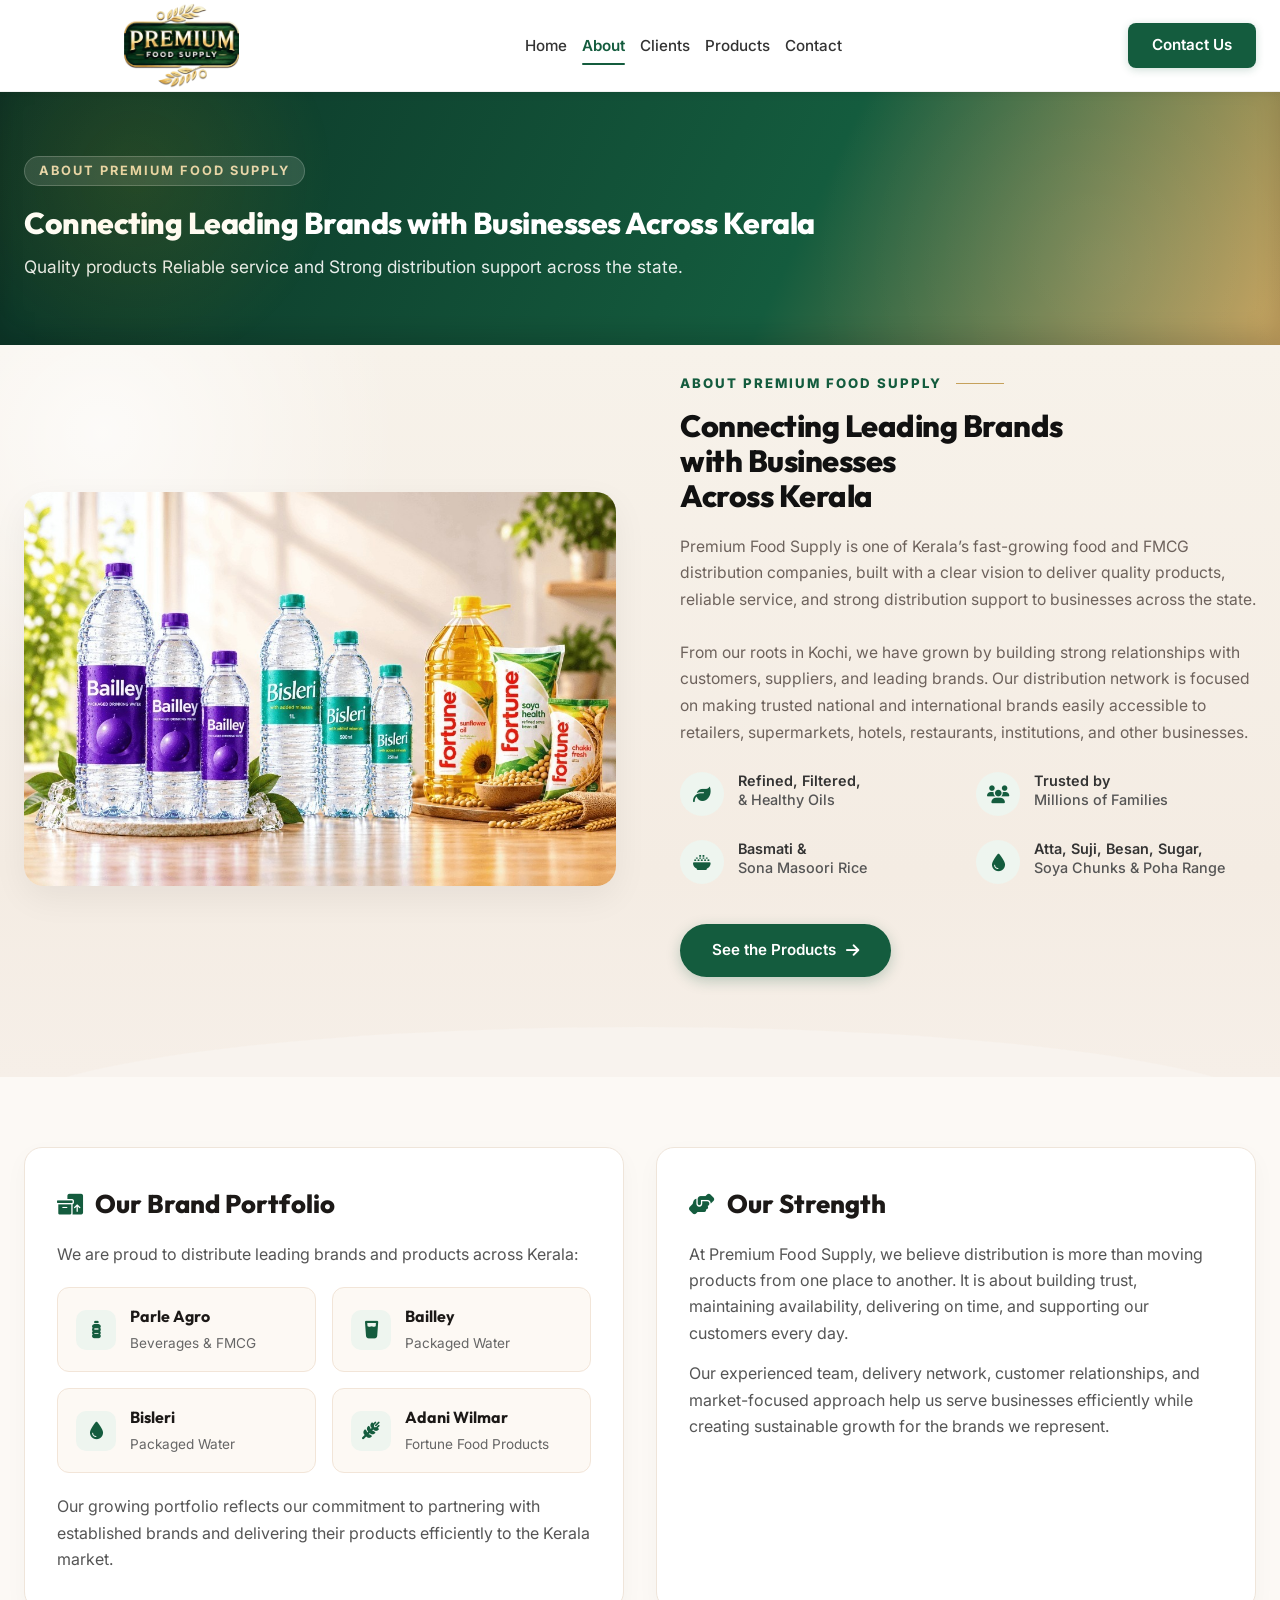
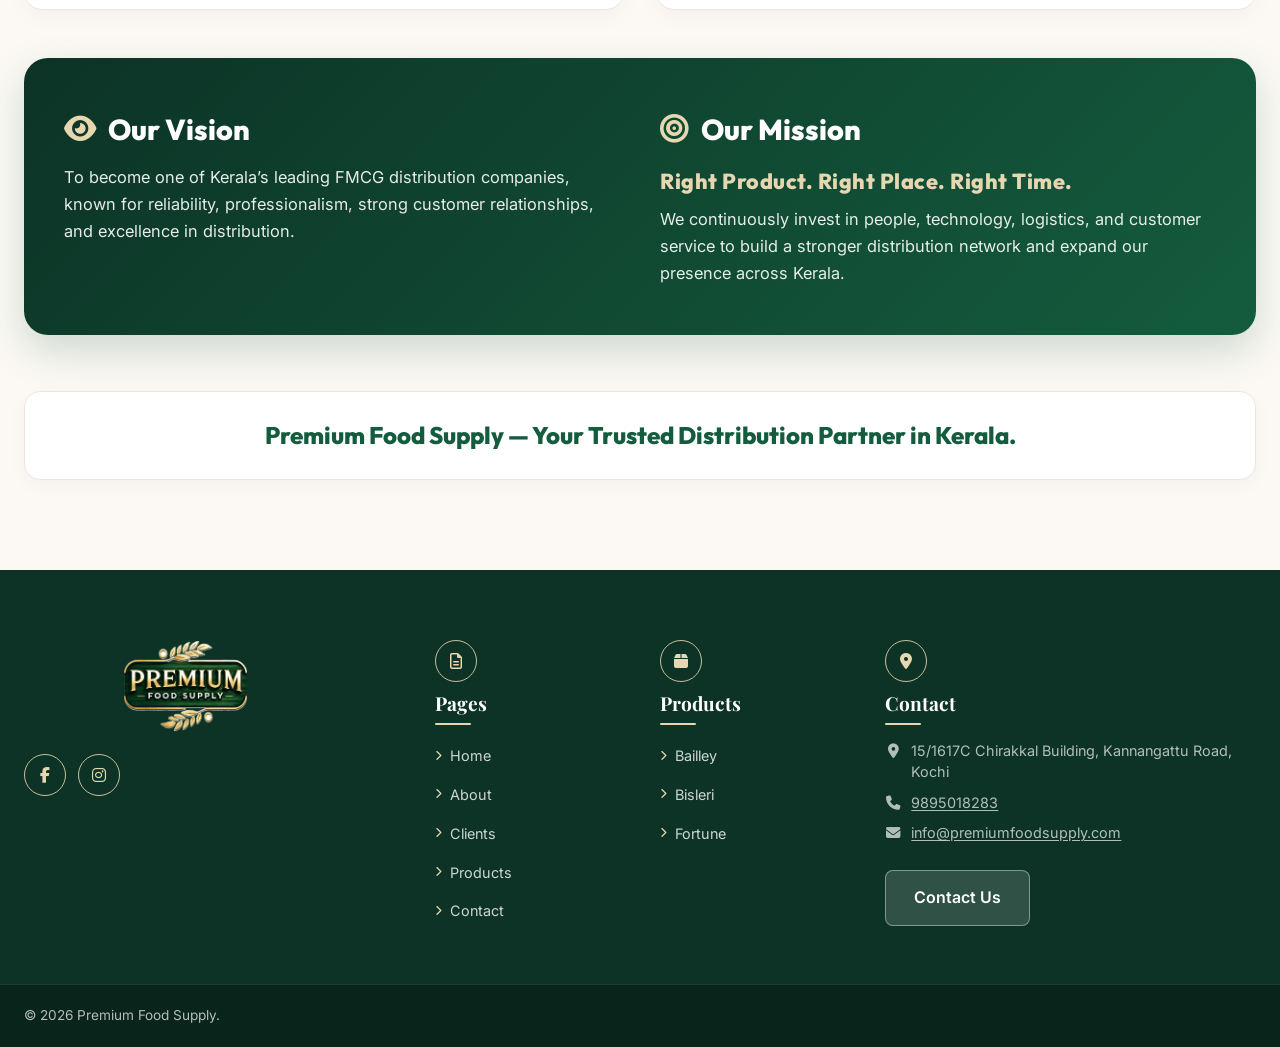
==== about.html @ c35e498e "Update about.html and product.html for clarity and layout improvements - Revised the service descrip" ====
<!DOCTYPE html>
<html lang="en">

<head>
    <meta charset="UTF-8">
    <meta name="viewport" content="width=device-width, initial-scale=1.0">
    <title>About Us - Premium Food Supply</title>
    <link
        href="https://fonts.googleapis.com/css2?family=Outfit:wght@400;500;600;700;800&family=Inter:wght@400;500;600;700&family=Playfair+Display:ital,wght@0,600;0,700;1,600&display=swap"
        rel="stylesheet">
    <link rel="stylesheet" href="https://cdnjs.cloudflare.com/ajax/libs/font-awesome/6.4.0/css/all.min.css">
    <link rel="stylesheet" href="css/style.css">
</head>

<body>


    <nav class="navbar">
        <div class="container">
            <button class="nav-toggle" id="navToggle" aria-label="Open menu"><i class="fa-solid fa-bars"></i></button>
            <div class="logo">
                <a href="index.html" class="brand-lockup">
                    <img class="brand-logo" src="images/premium-logo.png" alt="Premium Food Supply">
                </a>
            </div>
            <ul class="nav-links">
                <li><a href="index.html">Home</a></li>
                <li><a href="about.html" class="active">About</a></li>
                <li><a href="clients.html">Clients</a></li>
                <li><a href="products.html">Products</a></li>
                <li><a href="contact.html">Contact</a></li>
            </ul>
            <a href="contact.html" class="btn btn-nav-contact">Contact Us</a>
        </div>
    </nav>

    <section class="page-banner">
        <div class="container">
            <span class="page-kicker">About Premium Food Supply</span>
            <h1>Connecting Leading Brands with Businesses Across Kerala</h1>
            <p>Quality products Reliable service and Strong distribution support across the state.</p>
        </div>
    </section>

    <section class="about" id="home-about">
        <div class="container">
            <div class="about-grid">
                <div class="about-visual">
                    <div class="about-image-wrapper">
                        <img src="images/about-home.jpg?v=3" alt="Bailley, Bisleri, and Fortune products from Premium Food Supply">
                    </div>
                </div>
                <div class="about-content">
                    <div class="about-intro-card">
                        <div class="about-kicker">
                            <span>ABOUT PREMIUM FOOD SUPPLY</span>
                            <span class="about-kicker-line"></span>
                        </div>
                        <h2 class="about-title"><span class="about-title-line">Connecting Leading Brands</span><span class="about-title-line">with Businesses</span><span class="about-title-line">Across Kerala</span></h2>
                        <p class="about-desc"><span class="about-desc-line">Premium Food Supply is one of Kerala’s fast-growing food and FMCG</span><span class="about-desc-line">distribution companies, built with a clear vision to deliver quality products,</span><span class="about-desc-line">reliable service, and strong distribution support to businesses across the state.</span></p>
                        <p class="about-desc">From our roots in Kochi, we have grown by building strong relationships with customers, suppliers, and leading brands. Our distribution network is focused on making trusted national and international brands easily accessible to retailers, supermarkets, hotels, restaurants, institutions, and other businesses.</p>
                    </div>

                    <div class="about-details-card">
                        <div class="about-features-grid">
                            <div class="about-feature-item">
                                <div class="feature-icon-circle"><i class="fa-solid fa-leaf"></i></div>
                                <div class="feature-text">
                                    <span class="feature-title">Refined, Filtered,</span>
                                    <span class="feature-sub">&amp; Healthy Oils</span>
                                </div>
                            </div>
                            <div class="about-feature-item">
                                <div class="feature-icon-circle"><i class="fa-solid fa-users"></i></div>
                                <div class="feature-text">
                                    <span class="feature-title">Trusted by</span>
                                    <span class="feature-sub">Millions of Families</span>
                                </div>
                            </div>
                            <div class="about-feature-item">
                                <div class="feature-icon-circle"><i class="fa-solid fa-bowl-rice"></i></div>
                                <div class="feature-text">
                                    <span class="feature-title">Basmati &amp;</span>
                                    <span class="feature-sub">Sona Masoori Rice</span>
                                </div>
                            </div>
                            <div class="about-feature-item">
                                <div class="feature-icon-circle"><i class="fa-solid fa-droplet"></i></div>
                                <div class="feature-text">
                                    <span class="feature-title">Atta, Suji, Besan, Sugar,</span>
                                    <span class="feature-sub">Soya Chunks &amp; Poha Range</span>
                                </div>
                            </div>
                        </div>

                        <a href="products.html" class="btn btn-about-cta">See the Products <i class="fa-solid fa-arrow-right"></i></a>
                    </div>
                </div>
            </div>
        </div>
    </section>

    <section class="about-sections">
        <div class="container">
            <div class="about-block-grid">
                <div class="about-card">
                    <h3 class="about-card-title"><i class="fa-solid fa-boxes-packing"></i> Our Brand Portfolio</h3>
                    <p class="about-card-desc">We are proud to distribute leading brands and products across Kerala:</p>
                    <ul class="brand-portfolio-list">
                        <li class="brand-portfolio-item">
                            <div class="b-icon"><i class="fa-solid fa-bottle-water"></i></div>
                            <div class="b-info">
                                <strong>Parle Agro</strong>
                                <span>Beverages &amp; FMCG</span>
                            </div>
                        </li>
                        <li class="brand-portfolio-item">
                            <div class="b-icon"><i class="fa-solid fa-glass-water"></i></div>
                            <div class="b-info">
                                <strong>Bailley</strong>
                                <span>Packaged Water</span>
                            </div>
                        </li>
                        <li class="brand-portfolio-item">
                            <div class="b-icon"><i class="fa-solid fa-droplet"></i></div>
                            <div class="b-info">
                                <strong>Bisleri</strong>
                                <span>Packaged Water</span>
                            </div>
                        </li>
                        <li class="brand-portfolio-item">
                            <div class="b-icon"><i class="fa-solid fa-wheat-awn"></i></div>
                            <div class="b-info">
                                <strong>Adani Wilmar</strong>
                                <span>Fortune Food Products</span>
                            </div>
                        </li>
                    </ul>
                    <p class="about-card-desc" style="margin-top: 20px;">Our growing portfolio reflects our commitment to partnering with established brands and delivering their products efficiently to the Kerala market.</p>
                </div>

                <div class="about-card">
                    <h3 class="about-card-title"><i class="fa-solid fa-handshake-angle"></i> Our Strength</h3>
                    <p class="about-card-desc">At Premium Food Supply, we believe distribution is more than moving products from one place to another. It is about building trust, maintaining availability, delivering on time, and supporting our customers every day.</p>
                    <p class="about-card-desc" style="margin-top: 14px;">Our experienced team, delivery network, customer relationships, and market-focused approach help us serve businesses efficiently while creating sustainable growth for the brands we represent.</p>
                </div>
            </div>

            <div class="vm-banner">
                <div class="vm-box">
                    <h3><i class="fa-solid fa-eye"></i> Our Vision</h3>
                    <p>To become one of Kerala’s leading FMCG distribution companies, known for reliability, professionalism, strong customer relationships, and excellence in distribution.</p>
                </div>
                <div class="vm-box">
                    <h3><i class="fa-solid fa-bullseye"></i> Our Mission</h3>
                    <div class="mission-tagline">Right Product. Right Place. Right Time.</div>
                    <p>We continuously invest in people, technology, logistics, and customer service to build a stronger distribution network and expand our presence across Kerala.</p>
                </div>
            </div>

            <div class="about-tagline-footer">
                <h3>Premium Food Supply — Your Trusted Distribution Partner in Kerala.</h3>
            </div>
        </div>
    </section>

    <footer class="footer">
        <div class="container">
            <div class="footer-col">
                <div class="logo light">
                    <a href="index.html" class="brand-lockup">
                        <img class="brand-logo" src="images/premium-logo.png" alt="Premium Food Supply">
                    </a>
                </div>
                <div class="footer-social">
                    <a href="https://www.facebook.com/share/1CgRe87Rca/?mibextid=wwXIfr" target="_blank" rel="noopener noreferrer" aria-label="Facebook"><i class="fa-brands fa-facebook-f"></i></a>
                    <a href="https://www.instagram.com/premium_food_supply" target="_blank" rel="noopener noreferrer" aria-label="Instagram"><i class="fa-brands fa-instagram"></i></a>
                </div>
            </div>
            <div class="footer-col">
                <div class="footer-heading">
                    <span class="footer-heading-icon" aria-hidden="true"><i class="fa-regular fa-file-lines"></i></span>
                    <h4>Pages</h4>
                </div>
                <ul>
                    <li><a href="index.html">Home</a></li>
                    <li><a href="about.html">About</a></li>
                    <li><a href="clients.html">Clients</a></li>
                    <li><a href="products.html">Products</a></li>
                    <li><a href="contact.html">Contact</a></li>
                </ul>
            </div>
            <div class="footer-col">
                <div class="footer-heading">
                    <span class="footer-heading-icon" aria-hidden="true"><i class="fa-solid fa-box"></i></span>
                    <h4>Products</h4>
                </div>
                <ul>
                    <li><a href="products.html?brand=bailley">Bailley</a></li>
                    <li><a href="products.html?brand=bisleri">Bisleri</a></li>
                    <li><a href="products.html?brand=fortune">Fortune</a></li>
                </ul>
            </div>
            <div class="footer-col">
                <div class="footer-heading">
                    <span class="footer-heading-icon" aria-hidden="true"><i class="fa-solid fa-location-dot"></i></span>
                    <h4>Contact</h4>
                </div>
                <div class="contact-info">
                    <p><i class="fa-solid fa-location-dot" aria-hidden="true"></i><span>15/1617C Chirakkal Building, Kannangattu Road, Kochi</span></p>
                    <p><i class="fa-solid fa-phone" aria-hidden="true"></i><span><a href="tel:9895018283">9895018283</a></span></p>
                    <p><i class="fa-solid fa-envelope" aria-hidden="true"></i><span><a href="mailto:info@premiumfoodsupply.com">info@premiumfoodsupply.com</a></span></p>
                </div>
                <a href="contact.html" class="btn btn-hero-outline" style="background: rgba(255,255,255,0.15); color: #fff; border-color: rgba(255,255,255,0.4); margin-top: 16px;">Contact Us</a>
            </div>
        </div>
        <div class="footer-bottom">
            <div class="container">
                <p>&copy; 2026 Premium Food Supply.</p>
            </div>
        </div>
    </footer>

    <button type="button" class="to-top" aria-label="Back to top" hidden><i class="fa-solid fa-arrow-up"></i></button>

    <script src="js/site.js"></script>
</body>

</html>
---- css/style.css ----
/* Global Styles */
:root {
    --primary-color: #145c3e;
    --primary-dark: #0c3d2a;
    --accent: #c6a15b;
    --text-color: #1c1917;
    --text-light: #555555;
    --bg-light: #f7f6f1;
    --cream: #f4f1e8;
    --white: #ffffff;
    --border-color: #eadfD2;
}

* {
    margin: 0;
    padding: 0;
    box-sizing: border-box;
}

body {
    font-family: 'Inter', sans-serif;
    color: var(--text-color);
    line-height: 1.6;
    background-color: #ffffff;
}

h1,
h2,
h3,
h4,
h5,
h6 {
    font-family: 'Outfit', 'Inter', sans-serif;
    color: var(--text-color);
}

a {
    text-decoration: none;
    color: inherit;
    transition: all 0.3s ease;
}

ul {
    list-style: none;
}

.container {
    max-width: 1280px;
    margin: 0 auto;
    padding: 0 24px;
}

/* Buttons */
.btn {
    display: inline-block;
    padding: 10px 24px;
    border-radius: 8px;
    font-weight: 600;
    font-size: 0.95rem;
    cursor: pointer;
    text-align: center;
    border: 1px solid transparent;
    transition: all 0.25s ease;
}

.btn-primary {
    background-color: var(--primary-color);
    color: var(--white);
}

.btn-primary:hover {
    background-color: var(--primary-dark);
}

.btn-dark {
    background-color: var(--primary-dark);
    color: var(--white);
}

.btn-dark:hover {
    background-color: var(--primary-color);
}

.btn-outline {
    background-color: transparent;
    color: var(--primary-color);
    border-color: var(--primary-color);
}

.btn-outline:hover {
    background-color: var(--primary-color);
    color: var(--white);
}

/* Top Bar */
.top-bar {
    background-color: #0c3326;
    color: #ffffff;
    font-size: 0.825rem;
    padding: 6px 0;
    font-weight: 500;
}

.top-bar .container {
    display: flex;
    justify-content: space-between;
    align-items: center;
}

.top-bar-left {
    display: flex;
    align-items: center;
    gap: 12px;
}

.top-bar-left span {
    display: inline-flex;
    align-items: center;
    gap: 6px;
    opacity: 0.95;
}

.top-bar-sep {
    opacity: 0.5;
}

.top-bar-right {
    display: flex;
    align-items: center;
}

.aw-pill {
    background-color: #ffffff;
    border-radius: 6px;
    padding: 4px 12px;
    display: inline-flex;
    align-items: center;
    gap: 10px;
    box-shadow: 0 1px 3px rgba(0, 0, 0, 0.1);
}

.aw-logo {
    display: flex;
    flex-direction: column;
    line-height: 1;
    font-family: 'Inter', sans-serif;
    font-weight: 800;
    font-size: 0.75rem;
    letter-spacing: -0.2px;
}

.aw-blue {
    color: #145c3e;
}

.aw-teal {
    color: #c6a15b;
}

.aw-divider {
    width: 1px;
    height: 16px;
    background-color: #e0e0e0;
}

.aw-slogan {
    color: #666666;
    font-size: 0.725rem;
    font-weight: 400;
    white-space: nowrap;
}

/* Navbar */
.navbar {
    background-color: #ffffff;
    height: 92px;
    box-shadow: 0 1px 6px rgba(0, 0, 0, 0.04);
    position: sticky;
    top: 0;
    z-index: 100;
    border-bottom: 1px solid #f0f0f0;
}

.navbar .container {
    display: flex;
    justify-content: space-between;
    align-items: center;
    height: 100%;
}

.nav-toggle {
    display: none;
    background: none;
    border: none;
    font-size: 1.5rem;
    color: var(--primary-color);
    cursor: pointer;
}

.brand-lockup {
    display: flex;
    align-items: center;
    line-height: 1;
}

.brand-logo {
    display: block;
    height: 86px;
    width: auto;
    max-width: 280px;
    object-fit: contain;
}

.logo.light .brand-logo {
    height: 110px;
    max-width: 320px;
    background: transparent;
    border-radius: 0;
    padding: 0;
}

.brand-word {
    font-family: 'Outfit', sans-serif;
    font-size: 2.3rem;
    font-weight: 800;
    color: #145c3e;
    letter-spacing: -0.5px;
    position: relative;
    line-height: 0.9;
}

.brand-word sup {
    font-size: 0.85rem;
    font-weight: 700;
    top: -0.35em;
    position: relative;
    margin-left: 1px;
}

.brand-sub {
    font-family: 'Inter', sans-serif;
    font-size: 0.65rem;
    font-weight: 700;
    color: #145c3e;
    text-transform: lowercase;
    letter-spacing: 0.5px;
    margin-top: 2px;
}

.nav-links {
    display: flex;
    gap: 36px;
    align-items: center;
}

.nav-links li a {
    font-family: 'Inter', sans-serif;
    font-weight: 500;
    font-size: 0.95rem;
    color: #333333;
    position: relative;
    padding: 6px 0;
}

.nav-links li a:hover {
    color: #145c3e;
}

.nav-links li a.active {
    color: #145c3e;
    font-weight: 600;
}

.nav-links li a.active::after {
    content: '';
    position: absolute;
    bottom: -4px;
    left: 0;
    width: 100%;
    height: 2px;
    background-color: #145c3e;
    border-radius: 2px;
}

.btn-nav-contact {
    background-color: #145c3e;
    color: #ffffff;
    padding: 10px 24px;
    border-radius: 8px;
    font-weight: 600;
    font-size: 0.95rem;
    border: none;
    box-shadow: 0 2px 8px rgba(20, 92, 62, 0.2);
}

.btn-nav-contact:hover {
    background-color: #0c3d2a;
    color: #ffffff;
    transform: translateY(-1px);
    box-shadow: 0 4px 12px rgba(20, 92, 62, 0.3);
}

/* Hero Section */
.hero {
    position: relative;
    background-color: #f7f3ec;
    min-height: 600px;
    display: flex;
    align-items: center;
    overflow: hidden;
}

.hero-bg-container {
    position: absolute;
    inset: 0;
    width: 100%;
    height: 100%;
    z-index: 0;
}

.hero-photo {
    width: 100%;
    height: 100%;
    object-fit: cover;
    object-position: center right;
    display: block;
}

.hero-overlay-shade {
    position: absolute;
    inset: 0;
    z-index: 1;
    pointer-events: none;
    background:
        radial-gradient(ellipse at center, rgba(0, 0, 0, 0) 55%, rgba(0, 0, 0, 0.14) 100%),
        linear-gradient(180deg, rgba(0, 0, 0, 0.08) 0%, rgba(0, 0, 0, 0) 22%, rgba(0, 0, 0, 0) 78%, rgba(0, 0, 0, 0.12) 100%);
}

.hero .container {
    position: relative;
    z-index: 2;
    padding-top: 60px;
    padding-bottom: 60px;
    width: 100%;
}

.hero-content {
    max-width: 580px;
}

.hero-kicker {
    display: inline-block;
    font-family: 'Inter', sans-serif;
    font-size: 0.85rem;
    font-weight: 800;
    letter-spacing: 2.5px;
    color: #145c3e;
    text-transform: uppercase;
    margin-bottom: 16px;
}

.hero-title {
    font-family: 'Outfit', sans-serif;
    font-size: 3.8rem;
    font-weight: 800;
    color: #1c1917;
    line-height: 1.1;
    margin-bottom: 20px;
    letter-spacing: -0.5px;
    opacity: 0;
    animation: fadeUp 0.8s ease-out forwards;
}

.hero-title .highlight {
    color: #145c3e;
}

.hero-desc {
    font-family: 'Inter', sans-serif;
    font-size: 1.05rem;
    line-height: 1.6;
    color: #555555;
    margin-bottom: 32px;
    font-weight: 400;
    max-width: 500px;
    opacity: 0;
    animation: fadeUp 0.8s ease-out 0.2s forwards;
}

.hero-buttons {
    display: flex;
    align-items: center;
    gap: 16px;
    margin-bottom: 48px;
    opacity: 0;
    animation: fadeUp 0.8s ease-out 0.4s forwards;
}

.btn-hero-primary {
    background-color: #145c3e;
    color: #ffffff;
    padding: 14px 28px;
    border-radius: 8px;
    font-weight: 600;
    font-size: 1rem;
    display: inline-flex;
    align-items: center;
    gap: 10px;
    border: 1px solid #145c3e;
    box-shadow: 0 4px 14px rgba(20, 92, 62, 0.25);
    transition: all 0.25s ease;
}

.btn-hero-primary:hover {
    background-color: #0c3d2a;
    border-color: #0c3d2a;
    color: #ffffff;
    transform: translateY(-2px);
    box-shadow: 0 6px 20px rgba(20, 92, 62, 0.35);
}

.btn-hero-outline {
    background-color: #f7f4ec;
    color: #145c3e;
    padding: 14px 28px;
    border-radius: 8px;
    font-weight: 600;
    font-size: 1rem;
    border: 1px solid #d7c7a2;
    transition: all 0.25s ease;
}

.btn-hero-outline:hover {
    background-color: #145c3e;
    color: #ffffff;
    border-color: #145c3e;
    transform: translateY(-2px);
}

.hero-badges {
    display: flex;
    align-items: center;
    gap: 20px;
    opacity: 0;
    animation: fadeUp 0.8s ease-out 0.6s forwards;
}

.badge-item {
    display: flex;
    align-items: center;
    gap: 10px;
}

.badge-icon {
    width: 38px;
    height: 38px;
    border-radius: 8px;
    border: 1.5px solid #d8c6b8;
    display: flex;
    align-items: center;
    justify-content: center;
    color: #3d2c24;
    font-size: 0.95rem;
    background-color: rgba(255, 255, 255, 0.6);
}

.badge-text {
    display: flex;
    flex-direction: column;
    line-height: 1.2;
}

.badge-title {
    font-size: 0.8rem;
    font-weight: 700;
    color: #2c2523;
}

.badge-sub {
    font-size: 0.8rem;
    font-weight: 600;
    color: #555555;
}

.badge-sep {
    width: 1px;
    height: 26px;
    background-color: #dcd0c5;
}

@keyframes fadeUp {
    0% {
        opacity: 0;
        transform: translateY(24px);
    }
    100% {
        opacity: 1;
        transform: translateY(0);
    }
}

/* Page Banner */
.page-banner {
    background: linear-gradient(135deg, #0c3326 0%, #145c3e 62%, #c6a15b 100%);
    color: #ffffff;
    padding: 72px 0;
    position: relative;
    overflow: hidden;
    box-shadow: inset 0 -10px 25px rgba(0, 0, 0, 0.15);
}

.page-banner-video {
    min-height: 360px;
    display: flex;
    align-items: center;
    background: #2a0d40;
}

@media (min-width: 901px) {
    .page-banner-video {
        min-height: 520px;
        padding: 96px 0;
    }
}

.page-banner-media {
    position: absolute;
    inset: 0;
    z-index: 0;
}

.page-banner-slides {
    position: absolute;
    inset: 0;
}

.page-banner-video-el {
    position: absolute;
    inset: 0;
    width: 100%;
    height: 100%;
    max-width: none;
    min-width: 100%;
    min-height: 100%;
    object-fit: cover;
    object-position: center;
    display: block;
    opacity: 0;
    transition: opacity 0.7s ease;
    z-index: 0;
}

.page-banner-video-el.is-active {
    opacity: 1;
    z-index: 1;
}

.page-banner-shade {
    position: absolute;
    inset: 0;
    z-index: 2;
    background:
        linear-gradient(90deg, rgba(8, 28, 22, 0.72) 0%, rgba(12, 51, 38, 0.45) 48%, rgba(12, 51, 38, 0.28) 100%),
        linear-gradient(180deg, rgba(0, 0, 0, 0.18) 0%, rgba(0, 0, 0, 0.08) 40%, rgba(0, 0, 0, 0.28) 100%);
    pointer-events: none;
}

.page-banner-video .container {
    position: relative;
    z-index: 3;
}

#collection-banner .page-kicker,
#collection-banner h1,
#collection-banner p,
#collection-banner .page-banner-dots {
    display: none;
}

.page-banner-dots {
    display: flex;
    align-items: center;
    gap: 8px;
    margin-top: 22px;
}

.page-banner-dot {
    width: 9px;
    height: 9px;
    border: 0;
    border-radius: 999px;
    background: rgba(255, 255, 255, 0.4);
    cursor: pointer;
    padding: 0;
    transition: width 0.25s ease, background-color 0.25s ease;
}

.page-banner-dot.is-active {
    width: 28px;
    background: #e7d7b1;
}

.page-banner-video::before,
.page-banner-video::after {
    display: none;
}

.page-banner::before {
    content: "";
    position: absolute;
    top: -50%;
    right: -10%;
    width: 600px;
    height: 600px;
    background: radial-gradient(circle, rgba(255, 255, 255, 0.08) 0%, transparent 70%);
    border-radius: 50%;
    pointer-events: none;
}

.page-banner::after {
    content: "";
    position: absolute;
    bottom: -30px;
    left: -5%;
    width: 400px;
    height: 400px;
    background: radial-gradient(circle, rgba(255, 193, 7, 0.1) 0%, transparent 70%);
    border-radius: 50%;
    pointer-events: none;
}

.page-kicker {
    font-family: 'Inter', sans-serif;
    font-size: 0.825rem;
    font-weight: 800;
    letter-spacing: 2.5px;
    color: #e7d7b1;
    text-transform: uppercase;
    margin-bottom: 12px;
    display: inline-block;
    background: rgba(255, 255, 255, 0.12);
    padding: 4px 14px;
    border-radius: 20px;
    backdrop-filter: blur(4px);
    border: 1px solid rgba(255, 255, 255, 0.2);
}

.page-banner h1 {
    font-family: 'Outfit', sans-serif;
    font-size: clamp(2.4rem, 4vw, 3.4rem);
    font-weight: 800;
    color: #ffffff;
    line-height: 1.15;
    margin-bottom: 12px;
    letter-spacing: -0.5px;
}

.page-banner p {
    font-family: 'Inter', sans-serif;
    font-size: 1.08rem;
    color: rgba(255, 255, 255, 0.92);
    max-width: none;
    line-height: 1.6;
    white-space: nowrap;
}

/* Category Quick Nav Bar */
.category-nav-bar {
    background: #ffffff;
    border-bottom: 1px solid #efe5da;
    padding: 16px 0;
    position: sticky;
    top: 0;
    z-index: 99;
    box-shadow: 0 4px 20px rgba(0, 0, 0, 0.04);
}

.category-nav-bar .container {
    display: flex;
    align-items: center;
    gap: 12px;
    overflow-x: auto;
    scrollbar-width: none;
    padding-bottom: 4px;
}

.category-nav-bar .container::-webkit-scrollbar {
    display: none;
}

.category-chip {
    display: inline-flex;
    align-items: center;
    gap: 8px;
    padding: 10px 20px;
    border-radius: 30px;
    background: #fdf9f4;
    color: #4a3b37;
    font-family: 'Inter', sans-serif;
    font-size: 0.9rem;
    font-weight: 600;
    border: 1px solid #eadace;
    white-space: nowrap;
    transition: all 0.25s ease;
    cursor: pointer;
}

.category-chip i {
    color: #145c3e;
    font-size: 0.95rem;
}

.category-chip:hover,
.category-chip.active {
    background: #145c3e;
    color: #ffffff;
    border-color: #145c3e;
    box-shadow: 0 4px 14px rgba(20, 92, 62, 0.25);
}

.category-chip:hover i,
.category-chip.active i {
    color: #ffffff;
}

.catalog-back {
    margin: 28px 0 8px;
}

.catalog-back-btn {
    display: inline-flex;
    align-items: center;
    gap: 8px;
    background: #fff;
    color: #145c3e;
    border: 1px solid #eadace;
    border-radius: 999px;
    padding: 10px 18px;
    font-family: 'Inter', sans-serif;
    font-weight: 700;
    cursor: pointer;
}

.catalog-back-btn:hover {
    background: #145c3e;
    color: #fff;
    border-color: #145c3e;
}

/* Products Catalog Group Section */
.catalog-group {
    margin-bottom: 64px;
    scroll-margin-top: 100px;
}

.catalog-group[hidden],
.catalog-back[hidden] {
    display: none !important;
}

.catalog-group .section-header {
    display: block;
    text-align: center;
    margin-bottom: 36px;
    padding-bottom: 0;
    position: relative;
}

.catalog-group .section-header::after {
    display: none;
}

.catalog-group .section-title {
    font-family: 'Outfit', sans-serif;
    font-size: 2.2rem;
    font-weight: 800;
    color: #1c1917;
    margin: 0 auto;
    letter-spacing: -0.5px;
    display: inline-block;
    padding-bottom: 14px;
    position: relative;
    text-align: center;
}

.catalog-group .section-title::after {
    left: 50%;
    transform: translateX(-50%);
    bottom: -2px;
    width: 48px;
    height: 3px;
    background-color: #145c3e;
    border-radius: 3px;
}

.catalog-subgroup {
    margin-bottom: 40px;
}

.catalog-subgroup:last-child {
    margin-bottom: 0;
}

.catalog-subtitle {
    font-family: 'Outfit', sans-serif;
    font-size: 1.25rem;
    font-weight: 700;
    color: #145c3e;
    margin: 0 0 20px;
    letter-spacing: -0.2px;
    text-align: center;
}

.catalog-subnav {
    display: flex;
    flex-wrap: wrap;
    justify-content: center;
    gap: 10px;
    margin: 8px auto 36px;
    max-width: 920px;
}

.catalog-subchip,
.catalog-oilchip,
.catalog-foodchip {
    appearance: none;
    border: 1px solid rgba(20, 92, 62, 0.18);
    background: #f4f7f5;
    color: #1c1917;
    font-family: 'Outfit', sans-serif;
    font-size: 0.86rem;
    font-weight: 600;
    line-height: 1.25;
    padding: 10px 14px;
    border-radius: 999px;
    cursor: pointer;
    transition: background 0.2s ease, color 0.2s ease, border-color 0.2s ease;
}

.catalog-subchip:hover,
.catalog-subchip.active,
.catalog-oilchip:hover,
.catalog-oilchip.active,
.catalog-foodchip:hover,
.catalog-foodchip.active {
    background: #145c3e;
    border-color: #145c3e;
    color: #fff;
}

.catalog-oilnav,
.catalog-foodnav {
    display: none;
    flex-wrap: wrap;
    justify-content: center;
    gap: 8px;
    margin: 0 auto 32px;
    max-width: 980px;
}

.catalog-family[data-family="Oils"].is-oils-active .catalog-oilnav,
.catalog-group.is-oils-view .catalog-oilnav,
.catalog-family[data-family="Foods"].is-foods-active .catalog-foodnav,
.catalog-group.is-foods-view .catalog-foodnav {
    display: flex;
}

.catalog-oilchip,
.catalog-foodchip {
    font-size: 0.78rem;
    padding: 8px 12px;
    background: #fff;
    border-color: rgba(20, 92, 62, 0.22);
}

.catalog-family {
    margin-bottom: 48px;
}

.catalog-family:last-child {
    margin-bottom: 0;
}

.catalog-family-title {
    font-family: 'Outfit', sans-serif;
    font-size: 1.55rem;
    font-weight: 800;
    color: #1c1917;
    text-align: center;
    margin: 0 0 24px;
    letter-spacing: -0.3px;
}

.catalog-subgroup-nested {
    margin-top: 36px;
    padding-top: 8px;
}

.catalog-subgroup.is-subfiltered-out,
.catalog-family.is-subfiltered-out,
.product-card.is-subfiltered-out {
    display: none;
}

/* Product Detail Page */
.crumb {
    font-family: 'Inter', sans-serif;
    font-size: 0.9rem;
    color: #777777;
    margin-bottom: 32px;
    display: flex;
    align-items: center;
    gap: 8px;
    flex-wrap: wrap;
}

.crumb a {
    color: #145c3e;
    font-weight: 600;
    transition: color 0.2s ease;
}

.crumb a:hover {
    color: #7a061b;
    text-decoration: underline;
}

.crumb span {
    color: #2c2523;
    font-weight: 500;
}

.detail {
    display: grid;
    grid-template-columns: 1fr 1.15fr;
    gap: 48px;
    align-items: center;
    background: #ffffff;
    padding: 44px;
    border-radius: 20px;
    box-shadow: 0 12px 35px rgba(0, 0, 0, 0.05);
    border: 1px solid #efe5da;
    margin-bottom: 64px;
}

.detail-photo {
    background: radial-gradient(circle at center, #ffffff 0%, #fdf6ee 100%);
    border-radius: 16px;
    padding: 32px;
    display: flex;
    align-items: center;
    justify-content: center;
    height: 420px;
    border: 1px solid #f3e5d7;
    box-shadow: inset 0 2px 10px rgba(0,0,0,0.02);
    position: relative;
}

.detail-photo img {
    max-width: 100%;
    max-height: 360px;
    object-fit: contain;
    filter: drop-shadow(0 12px 20px rgba(0, 0, 0, 0.12));
    transition: transform 0.4s ease;
}

.detail-photo:hover img {
    transform: scale(1.05);
}

.detail h1 {
    font-family: 'Outfit', sans-serif;
    font-size: 2.5rem;
    font-weight: 800;
    color: #1c1917;
    margin-bottom: 16px;
    line-height: 1.2;
    letter-spacing: -0.5px;
}

.detail-summary {
    font-family: 'Inter', sans-serif;
    font-size: 1.05rem;
    color: #555555;
    line-height: 1.65;
    margin-bottom: 24px;
}

.pack-chips-label {
    font-family: 'Outfit', sans-serif;
    font-size: 0.85rem;
    font-weight: 700;
    color: #333333;
    text-transform: uppercase;
    letter-spacing: 1px;
    margin-bottom: 10px;
    display: block;
}

.pack-chips {
    display: flex;
    flex-wrap: wrap;
    gap: 10px;
    margin-bottom: 28px;
}

.pack-chips span {
    font-family: 'Inter', sans-serif;
    font-size: 0.88rem;
    font-weight: 700;
    background: #eef5ef;
    color: #145c3e;
    padding: 8px 18px;
    border-radius: 30px;
    border: 1px solid #ebd2cc;
    box-shadow: 0 2px 6px rgba(20, 92, 62, 0.06);
}

.detail-points {
    list-style: none;
    margin-bottom: 36px;
    display: flex;
    flex-direction: column;
    gap: 12px;
}

.detail-points li {
    font-family: 'Inter', sans-serif;
    font-size: 0.98rem;
    color: #2c2523;
    padding: 12px 18px;
    background: #fdf9f4;
    border-radius: 10px;
    border: 1px solid #f2e5d8;
    display: flex;
    align-items: center;
    gap: 12px;
}

.detail-points li::before {
    content: '\f058';
    font-family: 'Font Awesome 6 Free';
    font-weight: 900;
    color: #145c3e;
    font-size: 1.1rem;
    flex-shrink: 0;
}

.related {
    margin-top: 40px;
}

.related .section-title {
    font-family: 'Outfit', sans-serif;
    font-size: 2.2rem;
    font-weight: 800;
    color: #1c1917;
    margin-bottom: 32px;
    text-align: center;
}

/* Contact Page Styles */
.contact-quick-grid {
    display: grid;
    grid-template-columns: repeat(3, 1fr);
    gap: 28px;
    margin-bottom: 54px;
}

.contact-quick-card {
    background: #ffffff;
    border: 1px solid #efe5da;
    border-radius: 18px;
    padding: 28px 24px;
    display: flex;
    flex-direction: column;
    align-items: flex-start;
    gap: 18px;
    box-shadow: 0 8px 24px rgba(0, 0, 0, 0.04);
    transition: all 0.3s ease;
}

.contact-quick-card:hover {
    transform: translateY(-4px);
    box-shadow: 0 14px 32px rgba(20, 92, 62, 0.1);
    border-color: #e5bebc;
}

.contact-quick-icon {
    width: 52px;
    height: 52px;
    border-radius: 50%;
    background-color: #eef5ef;
    color: #145c3e;
    display: flex;
    align-items: center;
    justify-content: center;
    font-size: 1.3rem;
    flex-shrink: 0;
}

.contact-quick-card h3 {
    font-family: 'Outfit', sans-serif;
    font-size: 1.25rem;
    font-weight: 700;
    color: #1c1917;
    margin: 0;
}

.contact-quick-card p {
    font-family: 'Inter', sans-serif;
    font-size: 0.95rem;
    color: #555555;
    line-height: 1.55;
    margin: 0;
}

.contact-quick-card .contact-link {
    font-family: 'Inter', sans-serif;
    font-size: 0.95rem;
    font-weight: 700;
    color: #145c3e;
    display: inline-flex;
    align-items: center;
    gap: 6px;
    margin-top: auto;
    transition: gap 0.2s ease;
}

.contact-quick-card:hover .contact-link {
    gap: 10px;
}

.contact-layout {
    display: grid;
    grid-template-columns: 1fr 1.2fr;
    gap: 48px;
    align-items: stretch;
}

.contact-card {
    background: linear-gradient(145deg, #1c1917 0%, #2b2422 100%);
    color: #ffffff;
    padding: 44px 40px;
    border-radius: 20px;
    box-shadow: 0 14px 36px rgba(0, 0, 0, 0.15);
    border: 1px solid rgba(255, 255, 255, 0.08);
    display: flex;
    flex-direction: column;
    justify-content: space-between;
    position: relative;
    overflow: hidden;
}

.contact-card::before {
    content: "";
    position: absolute;
    top: 0;
    right: 0;
    width: 240px;
    height: 240px;
    background: radial-gradient(circle, rgba(20, 92, 62, 0.3) 0%, transparent 70%);
    pointer-events: none;
}

.contact-card .section-subtitle {
    color: #e7d7b1;
    font-size: 0.85rem;
    font-weight: 800;
    letter-spacing: 2.5px;
}

.contact-card .section-title {
    color: #ffffff;
    font-size: 2.2rem;
    margin-bottom: 24px;
}

.contact-info-list {
    display: flex;
    flex-direction: column;
    gap: 20px;
    margin-bottom: 32px;
}

.contact-info-item {
    display: flex;
    align-items: flex-start;
    gap: 16px;
}

.contact-info-icon {
    width: 42px;
    height: 42px;
    border-radius: 10px;
    background: rgba(255, 255, 255, 0.1);
    color: #c6a15b;
    display: flex;
    align-items: center;
    justify-content: center;
    font-size: 1.1rem;
    flex-shrink: 0;
}

.contact-info-text {
    display: flex;
    flex-direction: column;
}

.contact-info-text strong {
    font-family: 'Outfit', sans-serif;
    font-size: 0.95rem;
    font-weight: 700;
    color: #ffffff;
    margin-bottom: 2px;
}

.contact-info-text span {
    font-family: 'Inter', sans-serif;
    font-size: 0.9rem;
    color: rgba(255, 255, 255, 0.8);
    line-height: 1.5;
}

.contact-trust-badges {
    display: flex;
    gap: 16px;
    padding-top: 24px;
    border-top: 1px solid rgba(255, 255, 255, 0.12);
}

.contact-trust-item {
    display: flex;
    align-items: center;
    gap: 8px;
    font-family: 'Inter', sans-serif;
    font-size: 0.825rem;
    font-weight: 600;
    color: rgba(255, 255, 255, 0.85);
}

.contact-trust-item i {
    color: #4caf50;
}

.contact-form {
    background: #ffffff;
    padding: 44px 40px;
    border-radius: 20px;
    box-shadow: 0 12px 35px rgba(0, 0, 0, 0.05);
    border: 1px solid #efe5da;
}

.contact-form h2 {
    font-family: 'Outfit', sans-serif;
    font-size: 2rem;
    font-weight: 800;
    color: #1c1917;
    margin-bottom: 8px;
}

.contact-form p.form-subtitle {
    font-family: 'Inter', sans-serif;
    font-size: 0.95rem;
    color: #666666;
    margin-bottom: 28px;
}

.form-row {
    margin-bottom: 22px;
}

.form-row label {
    font-family: 'Outfit', sans-serif;
    font-size: 0.9rem;
    font-weight: 700;
    color: #2c2523;
    margin-bottom: 8px;
    display: block;
    letter-spacing: 0.2px;
}

.form-row input,
.form-row select,
.form-row textarea {
    width: 100%;
    padding: 14px 18px;
    border-radius: 10px;
    border: 1px solid #dcd0c5;
    background-color: #faf8f5;
    font-family: 'Inter', sans-serif;
    font-size: 0.98rem;
    color: #2c2523;
    transition: all 0.25s ease;
}

.form-row select {
    cursor: pointer;
    appearance: none;
    background-image: url("data:image/svg+xml;charset=UTF-8,%3csvg xmlns='http://www.w3.org/2000/svg' viewBox='0 0 24 24' fill='none' stroke='%23a80825' stroke-width='2' stroke-linecap='round' stroke-linejoin='round'%3e%3cpolyline points='6 9 12 15 18 9'%3e%3c/polyline%3e%3c/svg%3e");
    background-repeat: no-repeat;
    background-position: right 16px center;
    background-size: 16px;
}

.form-row textarea {
    min-height: 130px;
    resize: vertical;
}

.form-row input:focus,
.form-row select:focus,
.form-row textarea:focus {
    background-color: #ffffff;
    border-color: #145c3e;
    box-shadow: 0 0 0 4px rgba(20, 92, 62, 0.12);
    outline: none;
}

.topic-picker {
    position: relative;
}

.topic-picker-btn {
    width: 100%;
    padding: 14px 44px 14px 18px;
    border-radius: 10px;
    border: 1px solid #dcd0c5;
    background-color: #faf8f5;
    font-family: 'Inter', sans-serif;
    font-size: 0.98rem;
    color: #2c2523;
    text-align: left;
    cursor: pointer;
    appearance: none;
    background-image: url("data:image/svg+xml;charset=UTF-8,%3csvg xmlns='http://www.w3.org/2000/svg' viewBox='0 0 24 24' fill='none' stroke='%23a80825' stroke-width='2' stroke-linecap='round' stroke-linejoin='round'%3e%3cpolyline points='6 9 12 15 18 9'%3e%3c/polyline%3e%3c/svg%3e");
    background-repeat: no-repeat;
    background-position: right 16px center;
    background-size: 16px;
    transition: all 0.25s ease;
}

.topic-picker.is-open .topic-picker-btn,
.topic-picker-btn:focus {
    background-color: #ffffff;
    border-color: #145c3e;
    box-shadow: 0 0 0 4px rgba(20, 92, 62, 0.12);
    outline: none;
}

.topic-picker-menu {
    position: absolute;
    left: 0;
    right: 0;
    top: calc(100% + 6px);
    z-index: 40;
    max-height: 280px;
    overflow-y: auto;
    background: #ffffff;
    border: 1px solid #e5ddd4;
    border-radius: 10px;
    box-shadow: 0 12px 28px rgba(28, 25, 23, 0.12);
    padding: 6px;
}

.topic-option {
    width: 100%;
    display: flex;
    align-items: center;
    justify-content: space-between;
    gap: 10px;
    padding: 11px 12px;
    border: 0;
    border-radius: 8px;
    background: transparent;
    color: #2c2523;
    font-family: 'Inter', sans-serif;
    font-size: 0.95rem;
    text-align: left;
    cursor: pointer;
}

.topic-option:hover,
.topic-option:focus {
    background: #f3f7f4;
    color: #145c3e;
    outline: none;
}

.topic-option.topic-brand {
    font-weight: 600;
}

.topic-option.topic-category {
    font-weight: 600;
    color: #145c3e;
}

.topic-option.topic-brand i,
.topic-option.topic-category i,
.topic-option.topic-back i {
    font-size: 0.75rem;
    color: #a80825;
}

.topic-option.topic-back {
    font-weight: 700;
    color: #145c3e;
    border-bottom: 1px solid #eadfd6;
    border-radius: 8px 8px 0 0;
    margin-bottom: 4px;
}

.topic-group-label {
    padding: 10px 12px 4px;
    font-family: 'Outfit', sans-serif;
    font-size: 0.78rem;
    font-weight: 700;
    letter-spacing: 0.04em;
    text-transform: uppercase;
    color: #145c3e;
}

.form-note {
    background: #e8f5e9;
    border: 1px solid #c8e6c9;
    color: #2e7d32;
    padding: 16px 20px;
    border-radius: 12px;
    font-family: 'Inter', sans-serif;
    font-size: 0.95rem;
    font-weight: 600;
    margin-top: 20px;
    display: flex;
    align-items: center;
    gap: 12px;
}

.form-note[hidden] {
    display: none !important;
}

.form-note i {
    font-size: 1.2rem;
}

@media (max-width: 992px) {
    .detail {
        grid-template-columns: 1fr;
        padding: 32px 24px;
        gap: 32px;
    }
    
    .detail-photo {
        height: 320px;
    }

    .contact-quick-grid {
        grid-template-columns: 1fr;
    }

    .contact-quick-card {
        align-items: center;
        text-align: center;
        justify-content: center;
    }

    .contact-quick-card .contact-link {
        justify-content: center;
        text-align: center;
        word-break: break-word;
    }

    .contact-layout {
        grid-template-columns: 1fr;
    }
}

/* Features Section */
.features {
    background-color: var(--white);
    padding: 40px 0;
    border-bottom: 1px solid var(--border-color);
}

.features .container {
    display: flex;
    justify-content: space-between;
    align-items: center;
}

.feature-box {
    display: flex;
    align-items: center;
    gap: 15px;
    padding: 0 20px;
}

.features .feature-box:not(:last-child) {
    border-right: 1px solid var(--border-color);
}

.feature-icon {
    font-size: 2rem;
    color: #1a6b48;
}

.feature-text h4 {
    font-size: 1rem;
    margin-bottom: 2px;
    color: var(--text-color);
    font-family: 'Inter', sans-serif;
}

.feature-text p {
    font-size: 0.85rem;
    color: var(--text-light);
}

/* About Section */
.about {
    padding: 90px 0;
    background-color: #fdf9f4;
    position: relative;
    overflow: hidden;
}

.about-grid {
    display: grid;
    grid-template-columns: 1.05fr 1fr;
    gap: 64px;
    align-items: center;
}

.about-visual {
    position: relative;
}

.about-image-wrapper {
    position: relative;
    border-radius: 20px;
    overflow: hidden;
    box-shadow: 0 12px 35px rgba(0, 0, 0, 0.06);
}

.about-image-wrapper img {
    width: 100%;
    height: auto;
    display: block;
    object-fit: cover;
}

.about-content {
    display: flex;
    flex-direction: column;
}

.about-intro-card,
.about-details-card {
    display: flex;
    flex-direction: column;
}

.about-kicker {
    display: flex;
    align-items: center;
    gap: 12px;
    margin-bottom: 16px;
}

.about-kicker span:first-child {
    font-family: 'Inter', sans-serif;
    font-size: 0.825rem;
    font-weight: 800;
    letter-spacing: 2px;
    color: #145c3e;
    text-transform: uppercase;
}

.about-kicker-line {
    width: 60px;
    height: 1.5px;
    background-color: #d8c0b5;
    display: inline-block;
}

.about-title {
    font-family: 'Outfit', sans-serif;
    font-size: clamp(1.85rem, 2.4vw, 2.85rem);
    font-weight: 800;
    color: #111111;
    line-height: 1.15;
    margin-bottom: 20px;
    letter-spacing: -0.5px;
}

.about-title .about-title-line {
    display: block;
    white-space: nowrap;
}

.about-title .highlight {
    color: #111111;
}

.br-m {
    display: none;
}

.about-desc {
    font-family: 'Inter', sans-serif;
    font-size: 1.025rem;
    line-height: 1.65;
    color: #555555;
    margin-bottom: 36px;
    font-weight: 400;
}

.about-desc .about-desc-line {
    display: block;
}

.about-visual-badge {
    position: absolute;
    bottom: -20px;
    right: -20px;
    background: #145c3e;
    color: #ffffff;
    padding: 18px 24px;
    border-radius: 16px;
    box-shadow: 0 12px 30px rgba(20, 92, 62, 0.28);
    display: flex;
    flex-direction: column;
    align-items: center;
    border: 3px solid #ffffff;
    z-index: 2;
}

.about-visual-badge .badge-num {
    font-family: 'Outfit', sans-serif;
    font-size: 1.8rem;
    font-weight: 800;
    line-height: 1;
    color: #e7d7b1;
}

.about-visual-badge .badge-lbl {
    font-family: 'Inter', sans-serif;
    font-size: 0.75rem;
    font-weight: 700;
    text-transform: uppercase;
    letter-spacing: 0.5px;
    text-align: center;
    margin-top: 4px;
}

.about-brands-strip {
    margin-top: 24px;
    margin-bottom: 28px;
    padding-top: 20px;
    border-top: 1px dashed #e5d8cb;
}

.strip-heading {
    font-family: 'Outfit', sans-serif;
    font-size: 0.85rem;
    font-weight: 800;
    text-transform: uppercase;
    letter-spacing: 1.5px;
    color: #145c3e;
    margin-bottom: 14px;
}

.about-brands-grid {
    display: grid;
    grid-template-columns: repeat(3, 1fr);
    gap: 14px;
}

.brand-mini-card {
    background: #ffffff;
    border: 1px solid #efe5da;
    border-radius: 12px;
    padding: 12px 14px;
    display: flex;
    align-items: center;
    gap: 12px;
    text-decoration: none;
    box-shadow: 0 4px 12px rgba(0, 0, 0, 0.03);
    transition: all 0.25s ease;
}

.brand-mini-card:hover {
    transform: translateY(-3px);
    box-shadow: 0 8px 20px rgba(20, 92, 62, 0.12);
    border-color: #145c3e;
}

.b-mini-logo {
    width: 38px;
    height: 38px;
    border-radius: 8px;
    background: #fdf9f4;
    display: flex;
    align-items: center;
    justify-content: center;
    overflow: hidden;
    border: 1px solid #f2e5d8;
    flex-shrink: 0;
}

.b-mini-logo img {
    max-width: 80%;
    max-height: 80%;
    object-fit: contain;
}

.b-mini-text {
    display: flex;
    flex-direction: column;
    line-height: 1.25;
}

.b-mini-text strong {
    font-family: 'Outfit', sans-serif;
    font-size: 0.95rem;
    font-weight: 700;
    color: #1c1917;
}

.b-mini-text span {
    font-family: 'Inter', sans-serif;
    font-size: 0.75rem;
    color: #666666;
}

.about-action-row {
    margin-top: 12px;
}

.about-action-row-mobile {
    display: none;
}

.about-action-row-desktop {
    display: block;
    margin-top: 28px;
}

@media (max-width: 992px) {
    .about-visual-badge {
        position: relative;
        bottom: 0;
        right: 0;
        margin-top: 16px;
    }
}

@media (max-width: 640px) {
    .about-brands-grid {
        grid-template-columns: 1fr;
    }
}

.about-features-grid {
    display: grid;
    grid-template-columns: 1fr 1fr;
    gap: 24px 16px;
    margin-bottom: 40px;
}

.about-feature-item {
    display: flex;
    align-items: flex-start;
    gap: 14px;
}

.feature-icon-circle {
    width: 44px;
    height: 44px;
    border-radius: 50%;
    background-color: #eef5ef;
    color: #145c3e;
    display: flex;
    align-items: center;
    justify-content: center;
    font-size: 1.1rem;
    flex-shrink: 0;
}

.about-feature-item .feature-text {
    display: flex;
    flex-direction: column;
    line-height: 1.3;
}

.about-feature-item .feature-title {
    font-family: 'Inter', sans-serif;
    font-size: 0.9rem;
    font-weight: 600;
    color: #333333;
}

.about-feature-item .feature-sub {
    font-family: 'Inter', sans-serif;
    font-size: 0.9rem;
    font-weight: 500;
    color: #555555;
}

.btn-about-cta {
    align-self: flex-start;
    background-color: #145c3e;
    color: #ffffff;
    padding: 14px 32px;
    border-radius: 30px;
    font-weight: 600;
    font-size: 0.95rem;
    border: none;
    display: inline-flex;
    align-items: center;
    gap: 10px;
    margin-bottom: 28px;
    box-shadow: 0 4px 14px rgba(20, 92, 62, 0.25);
    transition: all 0.25s ease;
}

.btn-about-cta:hover {
    background-color: #0c3d2a;
    color: #ffffff;
    transform: translateY(-2px);
    box-shadow: 0 6px 20px rgba(20, 92, 62, 0.35);
}

/* Products Section */
.products {
    padding: 90px 0;
    background-color: #ffffff;
}

.section-header {
    text-align: center;
    margin-bottom: 56px;
}

.section-subtitle {
    font-family: 'Inter', sans-serif;
    font-size: 0.825rem;
    font-weight: 800;
    letter-spacing: 2.5px;
    color: #145c3e;
    text-transform: uppercase;
    display: block;
    margin-bottom: 10px;
}

.section-title {
    font-family: 'Outfit', sans-serif;
    font-size: 2.8rem;
    font-weight: 800;
    color: #1c1917;
    letter-spacing: -0.5px;
    position: relative;
    display: inline-block;
}

.section-title::after {
    content: '';
    position: absolute;
    bottom: -12px;
    left: 50%;
    transform: translateX(-50%);
    width: 44px;
    height: 3px;
    background-color: #145c3e;
    border-radius: 2px;
}

.products-grid {
    display: grid;
    grid-template-columns: repeat(3, 1fr);
    gap: 28px;
    margin-bottom: 48px;
}

.product-card {
    background: #ffffff;
    border-radius: 16px;
    padding: 24px 20px;
    text-align: center;
    box-shadow: 0 6px 20px rgba(0, 0, 0, 0.04);
    border: 1px solid #eae1d7;
    transition: all 0.3s ease;
    display: flex;
    flex-direction: column;
    align-items: center;
    justify-content: space-between;
}

.product-card:hover {
    transform: translateY(-6px);
    box-shadow: 0 14px 35px rgba(20, 92, 62, 0.1);
    border-color: #d4c4a0;
}

.product-img-box {
    width: 100%;
    height: 220px;
    min-height: 220px;
    max-height: 220px;
    border-radius: 12px;
    border: none;
    outline: none;
    box-shadow: none;
    background-color: #f5f5f5;
    margin-bottom: 18px;
    overflow: hidden;
    position: relative;
    display: flex;
    align-items: center;
    justify-content: center;
    flex-shrink: 0;
}

.product-img-box img {
    max-width: 100%;
    max-height: 100%;
    width: auto;
    height: auto;
    object-fit: contain;
    padding: 10px;
    border: none;
    outline: none;
    box-shadow: none;
    background: transparent;
    transition: transform 0.3s ease;
}

.product-card:hover .product-img-box img {
    transform: scale(1.06);
}

.product-card h4 {
    font-family: 'Outfit', sans-serif;
    font-weight: 700;
    font-size: 1.15rem;
    color: #1c1917;
    margin-bottom: 8px;
    line-height: 1.3;
    flex: 1 1 auto;
    display: flex;
    align-items: center;
    justify-content: center;
    min-height: 2.8em;
}

.pack-line {
    display: inline-block;
    font-family: 'Inter', sans-serif;
    font-size: 0.825rem;
    color: #555555;
    background: #eef5ef;
    padding: 4px 12px;
    border-radius: 20px;
    margin-bottom: 18px;
    font-weight: 500;
}

.product-card .btn {
    width: 100%;
    padding: 11px 0;
    font-size: 0.9rem;
    font-weight: 600;
    border-radius: 8px;
    background-color: #145c3e;
    color: #ffffff;
    border: none;
    box-shadow: 0 2px 8px rgba(20, 92, 62, 0.2);
    transition: all 0.25s ease;
}

.product-card .btn:hover {
    background-color: #0c3d2a;
    color: #ffffff;
    transform: translateY(-1px);
    box-shadow: 0 4px 14px rgba(20, 92, 62, 0.3);
}

.view-all-container {
    text-align: center;
}

.view-all-container .btn-primary {
    background-color: #145c3e;
    color: #ffffff;
    padding: 14px 36px;
    border-radius: 30px;
    font-weight: 600;
    font-size: 1rem;
    box-shadow: 0 4px 14px rgba(20, 92, 62, 0.25);
}

.view-all-container .btn-primary:hover {
    background-color: #0c3d2a;
    transform: translateY(-2px);
    box-shadow: 0 6px 20px rgba(20, 92, 62, 0.35);
}

/* Why Choose Us Section */
.why-choose-us {
    padding: 90px 0;
    background-color: #fdf9f4;
}

.why-choose-us .container {
    display: flex;
    flex-direction: column;
    gap: 40px;
}

.why-content {
    text-align: center;
    max-width: 650px;
    margin: 0 auto;
}

.why-content p {
    font-family: 'Inter', sans-serif;
    color: #555555;
    font-size: 1.05rem;
    margin-top: 12px;
}

.why-features {
    display: grid;
    grid-template-columns: repeat(4, 1fr);
    gap: 24px;
}

.why-box {
    background: #ffffff;
    padding: 24px 20px;
    border-radius: 16px;
    display: flex;
    align-items: flex-start;
    gap: 16px;
    box-shadow: 0 6px 20px rgba(0, 0, 0, 0.04);
    border: 1px solid #efe5da;
    transition: all 0.3s ease;
}

.why-box:hover {
    transform: translateY(-4px);
    box-shadow: 0 12px 30px rgba(20, 92, 62, 0.08);
    border-color: #d4c4a0;
}

.why-icon {
    width: 44px;
    height: 44px;
    border-radius: 50%;
    background-color: #eef5ef;
    color: #145c3e;
    display: flex;
    align-items: center;
    justify-content: center;
    font-size: 1.1rem;
    flex-shrink: 0;
}

.why-text {
    text-align: left;
}

.why-text h4 {
    font-family: 'Outfit', sans-serif;
    font-size: 1.05rem;
    font-weight: 700;
    margin-bottom: 4px;
    color: #1c1917;
}

.why-text p {
    font-family: 'Inter', sans-serif;
    font-size: 0.85rem;
    color: #555555;
}

/* Contact Section */
.page-section#home-contact {
    padding: 90px 0;
    background-color: #ffffff;
}

.contact-layout {
    display: grid;
    grid-template-columns: 1fr 1.2fr;
    gap: 40px;
    align-items: stretch;
    margin-top: 40px;
}

.contact-card {
    background: #145c3e;
    color: #ffffff;
    border-radius: 16px;
    padding: 44px 36px;
    box-shadow: 0 10px 30px rgba(20, 92, 62, 0.2);
    display: flex;
    flex-direction: column;
    justify-content: space-between;
}

.contact-card .section-subtitle {
    color: #e7d7b1;
}

.contact-card h3 {
    color: #ffffff;
    font-family: 'Outfit', sans-serif;
    font-size: 2rem;
    font-weight: 800;
    margin-bottom: 24px;
}

.contact-card p {
    color: rgba(255, 255, 255, 0.92);
    display: flex;
    align-items: center;
    gap: 12px;
    margin-bottom: 16px;
    font-size: 0.95rem;
}

.contact-card p i {
    color: #e7d7b1;
    font-size: 1.1rem;
    width: 24px;
}

.contact-form {
    background: #ffffff;
    padding: 40px;
    border-radius: 16px;
    box-shadow: 0 6px 20px rgba(0, 0, 0, 0.04);
    border: 1px solid #efe5da;
    display: flex;
    flex-direction: column;
    gap: 20px;
}

.form-row {
    display: flex;
    flex-direction: column;
    gap: 6px;
}

.form-row label {
    font-family: 'Inter', sans-serif;
    font-size: 0.875rem;
    font-weight: 600;
    color: #333333;
}

.form-row input,
.form-row textarea {
    border-radius: 8px;
    border: 1px solid #dcd0c5;
    padding: 12px 16px;
    font-family: 'Inter', sans-serif;
    font-size: 0.95rem;
    color: #1c1917;
    transition: all 0.25s ease;
}

.form-row input:focus,
.form-row textarea:focus {
    border-color: #145c3e;
    outline: none;
    box-shadow: 0 0 0 3px rgba(20, 92, 62, 0.1);
}

.form-row textarea {
    min-height: 120px;
    resize: vertical;
}

.contact-form button[type="submit"] {
    background-color: #145c3e;
    color: #ffffff;
    padding: 14px 32px;
    border-radius: 8px;
    font-weight: 600;
    font-size: 1rem;
    border: none;
    cursor: pointer;
    box-shadow: 0 4px 14px rgba(20, 92, 62, 0.25);
    transition: all 0.25s ease;
    align-self: flex-start;
}

.contact-form button[type="submit"]:hover {
    background-color: #0c3d2a;
    transform: translateY(-2px);
    box-shadow: 0 6px 20px rgba(20, 92, 62, 0.35);
}

/* Footer */
.footer {
    background-color: #0c3326;
    color: #ffffff;
    padding-top: 70px;
}

.footer .container {
    display: grid;
    grid-template-columns: 2fr 1fr 1fr 2fr;
    gap: 40px;
    margin-bottom: 50px;
    align-items: start;
}

.footer-col {
    display: flex;
    flex-direction: column;
    align-items: flex-start;
    align-self: start;
}

.footer-col > p {
    margin-top: 16px;
    font-size: 0.9rem;
    color: rgba(255, 255, 255, 0.8);
    line-height: 1.6;
}

.footer-social {
    display: flex;
    align-items: center;
    justify-content: flex-start;
    gap: 12px;
    margin-top: 18px;
}

.footer-social a {
    display: inline-flex;
    align-items: center;
    justify-content: center;
    width: 42px;
    height: 42px;
    border-radius: 50%;
    background: transparent;
    border: 1.5px solid rgba(231, 215, 177, 0.85);
    color: #e7d7b1;
    font-size: 1rem;
    text-decoration: none;
    transition: background 0.22s ease, border-color 0.22s ease, color 0.22s ease, transform 0.22s ease, box-shadow 0.22s ease;
}

.footer-social a:hover,
.footer-social a:focus-visible {
    background: rgba(231, 215, 177, 0.16);
    border-color: #e7d7b1;
    color: #ffffff;
    transform: translateY(-2px);
    box-shadow: 0 6px 16px rgba(0, 0, 0, 0.18);
    outline: none;
}

.footer-social a i {
    line-height: 1;
}

.footer-col h4 {
    color: #ffffff;
    font-family: 'Playfair Display', 'Outfit', Georgia, serif;
    font-size: 1.2rem;
    font-weight: 700;
    margin: 0 0 14px;
    position: relative;
    display: inline-block;
}

.footer-heading {
    display: flex;
    flex-direction: column;
    align-items: flex-start;
    gap: 10px;
    margin-bottom: 6px;
    min-height: 0;
}

.footer-heading-icon {
    display: inline-flex;
    align-items: center;
    justify-content: center;
    width: 42px;
    height: 42px;
    flex-shrink: 0;
    border-radius: 50%;
    border: 1.5px solid rgba(231, 215, 177, 0.85);
    color: #e7d7b1;
    font-size: 1rem;
    background: transparent;
}

.footer-heading h4 {
    margin: 0;
    padding-bottom: 10px;
    line-height: 1.2;
}

.footer-heading h4::after {
    content: "";
    display: block;
    width: 36px;
    height: 2px;
    margin-top: 8px;
    background: #e7d7b1;
    border-radius: 2px;
}

.footer-col ul li {
    margin-bottom: 12px;
}

.footer-col ul li a {
    color: rgba(255, 255, 255, 0.8);
    font-size: 0.9rem;
    transition: all 0.25s ease;
    display: inline-flex;
    align-items: center;
    gap: 8px;
}

.footer-col ul li a::before {
    content: "\f054";
    font-family: "Font Awesome 6 Free";
    font-weight: 900;
    font-size: 0.65rem;
    color: #e7d7b1;
    line-height: 1;
}

.footer-col ul li a:hover {
    color: #ffffff;
    padding-left: 4px;
}

.footer .contact-info p {
    color: rgba(255, 255, 255, 0.85);
    font-size: 0.9rem;
    margin-bottom: 10px;
    display: flex;
    align-items: flex-start;
    gap: 10px;
}

.footer .contact-info p i {
    flex: 0 0 16px;
    width: 16px;
    margin-top: 3px;
    text-align: center;
}

.footer .contact-info p span {
    flex: 1 1 auto;
    min-width: 0;
    line-height: 1.45;
}

.footer .contact-info a,
#home-contact .contact-facts a,
.contact-page .contact-info-text a {
    color: inherit;
    text-decoration: underline;
    text-underline-offset: 2px;
}

.footer-bottom {
    background-color: #08241b;
    padding: 20px 0;
    border-top: 1px solid rgba(255, 255, 255, 0.1);
    color: rgba(255, 255, 255, 0.7);
    text-align: center;
    font-size: 0.85rem;
}

.footer-col ul li a:hover {
    color: var(--white);
    padding-left: 5px;
}

.contact-info p {
    display: flex;
    align-items: flex-start;
    gap: 10px;
    margin-bottom: 12px;
    font-size: 0.9rem;
    opacity: 0.8;
}

.newsletter-title {
    margin-top: 30px;
}

.newsletter-text {
    font-size: 0.9rem;
    opacity: 0.8;
    margin-bottom: 15px;
}

.newsletter-form {
    display: flex;
}

.newsletter-form input {
    flex: 1;
    padding: 10px 15px;
    border: none;
    border-radius: 4px 0 0 4px;
    outline: none;
}

.newsletter-form button {
    background-color: #1a6b48;
    color: white;
    border: none;
    padding: 0 15px;
    border-radius: 0 4px 4px 0;
    cursor: pointer;
    transition: background 0.3s;
}

.newsletter-form button:hover {
    background-color: #9a1024;
}

.footer-bottom {
    background-color: #08241b;
    padding: 20px 0;
    font-size: 0.85rem;
}

.footer-bottom .container {
    display: flex;
    justify-content: space-between;
    align-items: center;
    margin-bottom: 0;
}

.footer-links a {
    color: rgba(255, 255, 255, 0.8);
    margin-left: 20px;
}

.footer-links a:hover {
    color: var(--white);
}

/* Responsive */
@media (max-width: 1280px) {
    .logo img {
        margin-left: 100px;
    }

    .hero-content h2 {
        font-size: 4rem;
    }

    .nav-links {
        gap: 15px;
    }

    .products .product-card {
        border-radius: 10px;
    }

    .product-card .btn {
        border-radius: 5px;
        width: 200px;
    }

    .about .container,
    .why-choose-us .container {
        gap: 30px;
    }

    .products-grid {
        grid-template-columns: repeat(3, 1fr);
    }
}

@media (max-width: 1024px) {
    .products-grid {
        grid-template-columns: repeat(2, 1fr);
    }

    .about .container {
        display: flex;
        flex-direction: row;
        align-items: center;
    }

    .about .container .about-image img {
        width: 400px;
        height: 500px;
        object-fit: cover;
    }

    .why-choose-us .container {
        flex-direction: column;
    }

    .why-choose-us .why-content {
        text-align: center;
    }

    .footer .container {
        display: flex;
        flex-wrap: wrap;
        gap: 100px;
        align-items: flex-start;
    }

    .footer .footer-col:first-child p {
        display: none;
    }
}

@media(max-width: 1012px) {
    .footer .container {
        display: flex;
        gap: 80px;
        align-items: flex-start;
    }
}

@media(max-width:952px) {
    .footer .container {
        display: flex;
        gap: 60px;
        align-items: flex-start;
    }
}

@media(max-width:892px) {
    .footer .container {
        display: flex;
        gap: 40px;
        align-items: flex-start;
    }
}

@media(max-width:832px) {
    .footer .container {
        display: flex;
        gap: 25px;
        align-items: flex-start;
    }
}

@media(max-width:791px) {
    .navbar {
        height: 70px;
    }

    .navbar .logo img {
        width: 80px;
        height: auto;
    }

    .navbar .container .nav-links ul li a {
        font-size: 7px;
    }

    .navbar .container .nav-links .btn {
        font-size: 7px;
        width: 70px;
    }

    .navbar .container .nav-links #home {
        display: none;
    }

    .hero {
        padding: 0;
    }

    .hero-content h2 {
        font-size: 2rem;
    }

    .hero-buttons .btn {
        padding: 10px 10px;
        font-size: 0.9rem;
    }

    .feature-icon {
        font-size: 1.3rem;
    }

    .feature-text h4 {
        margin-bottom: 0;
        font-size: 0.8rem;
    }

    .feature-text p {
        font-size: 0.8rem;
    }

    .about {
        padding: 50px 0;
    }

    .about .container .about-image img {
        width: 300px;
        height: 400px;
    }

    .about-content .section-subtitle {
        font-size: 0.6rem;
    }

    .section-title {
        font-size: 1.8rem;
    }

    .about-content p {
        font-size: 13px;
    }

    .about-list li {
        font-size: 12px;
    }

    .about a {
        font-size: 13px;
    }

    .products {
        padding: 40px 0;
    }

    .section-subtitle {
        font-size: 0.6rem;
    }

    .products .section-header .section-title {
        font-size: 21px;
    }

    .products-grid {
        display: grid;
        grid-template-columns: repeat(3, 1fr);
        gap: 15px;
    }

    .product-card {
        padding: 15px 0;
    }

    .product-card img {
        width: 90px;
        height: 90px;
    }

    .product-card h4 {
        font-size: 13px;
    }

    .product-card .btn {
        width: 130px;
        font-size: 10px;
    }

    .all-spices {
        padding: 50px 0;
    }

    .all-spices .decor-bay {
        width: 100px;
    }

    .all-spices .decor-anise {
        width: 30px;
    }

    .all-spices .section-header .section-title {
        font-size: 2rem !important;
    }

    .all-spices .section-header .section-desc {
        font-size: 12px !important;
    }

    .spices-list {
        display: flex;
    }

    .spice-item img {
        height: 90px !important;
        width: 90px;
    }

    .spice-item span {
        font-size: 12px !important;
    }

    .view-all-container a {
        font-size: 13px !important;
    }

    .decor-new-bg-bottom {
        width: 150px;
    }

    .decor-bay-bottom-right {
        width: 100px;
    }

    .why-choose-us {
        padding: 40px 0;
    }

    .why-choose-us .section-subtitle {
        font-size: 9px;
    }

    .why-choose-us .section-title {
        font-size: 25px;
    }

    .why-content p {
        font-size: 15px;
    }

    .why-icon {
        font-size: 1.5rem;
    }

    .why-text h4 {
        font-size: 0.8rem;
    }

    .why-text p {
        font-family: 0.2rem;
    }

    .footer .container {
        gap: 37px;
    }

    .footer-col .logo.light {
        will-change: 70px;
    }

    .footer-col h4 {
        font-size: 0.9rem;
    }

    .footer-col ul li a {
        font-size: 0.7rem;
    }
}

@media(max-width:768px) {
    .nav-links li a {
        font-size: 0.85rem;
    }

    .top-bar-left span {
        font-size: 0.7rem;
    }

    .top-bar-right span {
        font-size: 0.7rem;
    }

    .footer .container {
        gap: 30px;
    }

    .footer-bottom {
        font-size: 0.75rem;
    }
}

@media(max-width:640px) {
    .top-bar {
        display: none;
    }

    .nav-links #about {
        display: none;
    }

    .navbar .btn {
        font-size: 11px;
    }

    .hero-content h2 {
        font-size: 2rem;
    }

    .hero-content p {
        font-size: 1rem;
    }

    .hero-buttons .btn {
        font-size: 0.8rem;
    }

    .features .container {
        display: flex;
        gap: 20px;
    }

    .feature-text h4 {
        font-size: 0.8rem;
    }

    .feature-text p {
        font-size: 0.6rem;
    }

    .about .container .about-image img {
        width: 300px;
        height: 350px;
    }

    .about-content .section-title {
        font-size: 1.4rem;
    }

    .about-content p {
        font-size: 11px;
    }

    .about a {
        font-size: 10;
    }

    .products-grid {
        grid-template-columns: repeat(3, 1fr);
    }

    .spices-list {
        display: flex;
        flex-direction: row;
        overflow-x: auto;
        gap: 15px;
        padding-bottom: 10px;
    }

    .spice-item {
        flex: 0 0 120px;
    }

    .spice-item img {
        height: 80px;
        width: 90px;
    }

    .spice-item span {
        font-size: 9px !important;
    }

    .why-choose-us .section-title {
        font-size: 20px;
    }

    .why-content p {
        font-size: 13px;
    }

    .why-icon {
        font-size: 1.3rem;
    }

    .why-text h4 {
        font-size: 11px;
    }

    .why-text p {
        font-size: 0.6rem;
    }

    #link {
        display: none;
    }

    .footer .container {
        display: flex;
        gap: 20px;
        align-items: flex-start;
    }

    .footer-col {
        display: flex;
        flex-direction: column;
        align-items: flex-start;
    }
}

/* Modal Styles */
.modal {
    display: none;
    position: fixed;
    z-index: 2000;
    left: 0;
    top: 0;
    width: 100%;
    height: 100%;
    overflow: auto;
    background-color: rgba(0, 0, 0, 0.7);
    backdrop-filter: blur(5px);
}

.modal-content {
    background-color: #fff;
    margin: 5% auto;
    padding: 40px;
    border-radius: 15px;
    width: 90%;
    max-width: 600px;
    box-shadow: 0 10px 30px rgba(0, 0, 0, 0.2);
    position: relative;
    animation: modalFadeIn 0.3s ease-out;
}

@keyframes modalFadeIn {
    from { transform: translateY(-30px); opacity: 0; }
    to { transform: translateY(0); opacity: 1; }
}

.close-modal {
    color: #0e4a34;
    float: right;
    font-size: 28px;
    font-weight: bold;
    cursor: pointer;
    line-height: 20px;
    transition: color 0.3s;
}

.close-modal:hover {
    color: #f1c40f;
}

.modal-title {
    color: #0e4a34;
    margin-bottom: 20px;
    font-size: 1.8rem;
    line-height: 1.2;
}

.modal-text {
    color: #444;
    line-height: 1.6;
    margin-bottom: 25px;
}

.modal-section {
    margin-bottom: 20px;
}

.modal-section h4 {
    color: #0e4a34;
    margin-bottom: 10px;
    font-size: 1.2rem;
}

.modal-list {
    list-style: none;
    padding: 0;
}

.modal-list li {
    margin-bottom: 8px;
    color: #555;
    display: flex;
    align-items: center;
    gap: 10px;
}

.modal-list li i {
    color: #f1c40f;
    font-size: 0.9rem;
}

@media(max-width:480px) {
    .navbar .logo img {
        width: 70px;
        height: auto;
    }

    .navbar .container .nav-links li a {
        font-size: 11px;
        line-height: 1px;
    }

    .navbar .btn {
        font-size: 9px;
        padding: 5px 5px;
    }

    .nav-links i {
        display: none;

    }

    .hero-content h2 {
        font-size: 1.8rem;
    }

    .hero-content p {
        font-size: 0.8rem;
    }

    .hero-buttons .btn {
        font-size: 0.7rem;
    }

    .features {
        display: block;
        overflow-x: auto;
        -webkit-overflow-scrolling: touch;
        padding: 10px 0;
    }

    .features .container {
        display: flex;
        flex-wrap: nowrap;
        gap: 15px;
        padding-bottom: 10px;
    }

    .features .feature-box {
        flex: 0 0 250px;
    }

    .about .container {
        display: flex;
        flex-direction: column;
        align-items: flex-start;
        text-align: left;
        gap: 20px;
        padding: 0 20px;
    }

    .about-image {
        display: none !important;
    }

    .about-content {
        padding: 0;
        width: 100%;
        display: flex;
        flex-direction: column;
        align-items: flex-start;
    }

    .about-content .section-subtitle,
    .about-content .section-title,
    .about-content p {
        text-align: left;
        margin-left: 0;
        margin-right: 0;
        width: 100%;
    }

    .about-content .section-subtitle {
        display: flex;
        justify-content: flex-start;
        align-items: center;
    }

    .about a {
        display: inline-block;
        margin: 20px auto 0;
        white-space: nowrap;
        font-size: 0.9rem;
        padding: 10px 25px;
    }

    .about-list {
        display: inline-block;
        text-align: left;
        margin: 15px auto;
    }

    .products {
        padding: 20px 0;
    }

    .products-grid {
        display: flex;
        flex-direction: row;
        overflow-x: auto;
        gap: 15px;
        padding: 10px 0;
        margin: 0 -20px;
        padding-left: 20px;
        padding-right: 20px;
        -webkit-overflow-scrolling: touch;
    }

    .product-card {
        flex: 0 0 250px;
        background: #fff;
        padding: 20px;
        border-radius: 12px;
        box-shadow: 0 2px 15px rgba(0, 0, 0, 0.08);
        text-align: center;
    }

    .product-card img {
        width: 100px;
        height: 100px;
        margin: 0 auto 15px;
    }

    .product-card h4 {
        font-size: 1.1rem;
        margin-bottom: 15px;
    }

    .why-features {
        display: none;
        flex-direction: row;
        overflow-x: auto;
        gap: 15px;
        padding: 10px 0;
        margin: 0 -20px;
        /* Allow scrolling from edge to edge */
        padding-left: 20px;
        padding-right: 20px;
        -webkit-overflow-scrolling: touch;
    }

    .why-box {
        flex: 0 0 250px;
        background: #f9f9f9;
        padding: 20px;
        border-radius: 12px;
        box-shadow: 0 2px 10px rgba(0, 0, 0, 0.05);
    }

    #our-products {
        display: none;
    }

    .footer .logo-text img {
        width: 80px;
        height: auto;
    }

    .footer-col #contact-us {
        font-size: 10px;
    }

    .contact-info p {
        font-size: 0.7rem;
    }

    .newsletter-title {
        padding: 0;
        margin-top: 20px;
        margin-bottom: 0;
    }

    .footer-bottom {
        padding: 5px 0;
    }

    .footer-col>p {
        margin-top: 0;
    }

    .footer-links {
        display: flex;
        justify-content: space-between;
        gap: 200px;
    }

    .footer-links a {
        margin-left: 0;
    }
}

@media(max-width:360px) {

    #product,
    #spices-mobile-toggle {
        cursor: pointer;
    }

    .navbar {
        height: 40px;
    }

    .navbar .container {
        display: flex;
        justify-content: center;
        align-items: center;
        position: relative;
    }

    .nav-toggle {
        display: block;
        position: static;
        margin-left: auto;
        font-size: 1.2rem;
    }

    .navbar .logo {
        display: flex;
        align-items: center;
        justify-content: center;
    }

    .navbar .container .nav-links {
        display: none;
        gap: 10px;
    }

    .nav-links.active {
        display: flex !important;
        flex-direction: column;
        position: absolute;
        top: 40px;
        left: 0;
        background: var(--white, #fff);
        width: 100%;
        padding: 10px;
        box-shadow: 0 2px 10px rgba(0, 0, 0, 0.1);
        z-index: 1000;
        max-height: 80vh;
        overflow-y: auto;
    }

    .nav-links li {
        width: 100%;
    }

    .nav-links .dropdown-menu {
        position: static;
        display: none;
        box-shadow: none;
        padding-left: 20px;
        width: 100%;
    }

    .nav-links .dropdown.active .dropdown-menu {
        display: block;
    }

    .navbar .btn {
        display: none;
    }

    .navbar .logo img {
        width: 50px;
        height: auto;
    }

    .nav-links li a {
        font-size: 0.75rem;
        display: block;
        padding: 8px 0;
    }

    .hero {
        padding: 0;
        background-image: none;
    }

    .hero-content {
        max-width: 52%;
    }

    .hero-content h2 {
        font-size: 20px;
    }

    .hero-content p {
        font-size: 12px;
        width: 150px;
        color: #2e3a32;
    }

    .hero-buttons a {
        width: 100px;
        text-align: center;
    }

    .hero-buttons .btn {
        font-size: 0.5rem;
    }

    .hero-buttons .btn-outline {
        color: #0e4a34;
        border: 1px solid #0e4a34;
        background-color: #fff;
    }

    .features {
        display: flex;
        flex-direction: row;
        overflow-x: auto;
        gap: 15px;
        padding-bottom: 10px;
    }

    .features .feature-box {
        flex: 0 0 250px;
    }

    .about {
        padding: 25px 0;
    }

    .about-content {
        display: flex;
        flex-direction: column;
        align-items: center;
        text-align: center;
        margin-right: 0 !important;
    }

    .about-content .section-title {
        font-size: 18px;
        width: 250px;
        margin: 0 auto 15px auto;
    }

    .about-content p {
        font-size: 14px;
        width: 250px;
        margin: 0 auto 15px auto;
    }

    .about-list {
        display: inline-block;
        text-align: left;
        margin: 0 auto 15px auto;
    }

    .about-list li {
        font-size: 10px;
    }

    .about-list li i {
        font-size: 10px;
    }

    .about a {
        font-size: 9px;
        margin: 0 auto;
        display: inline-block;
    }

    .about .container .about-image img {
        display: none;
    }

    .products .section-header {
        margin-bottom: 25px;
    }

    .product-card {
        padding: 30px;
    }

    .product-card img {
        width: 90px;
        height: 90px;
    }

    .product-card .btn {
        width: 150px;
    }

    .products-grid {
        display: flex;
        flex-direction: row;
        overflow-x: auto;
        gap: 15px;
        padding-bottom: 10px;
    }

    .products-grid .product-card {
        flex: 0 0 150px;
    }

    .products-grid .product-card.active-card {
        flex: 0 0 200px !important;
        display: flex !important;
        flex-direction: column !important;
        align-items: center !important;
        box-shadow: none !important;
        padding: 10px !important;
        background: none !important;
        max-height: 500px !important;
        overflow-y: auto !important;
    }

    .products-grid .product-card.active-card img {
        width: 100px !important;
        height: 100px !important;
        grid-area: auto !important;
    }

    .product-card.active-card h4 {
        font-size: 1rem;
        grid-area: auto !important;
    }

    .products-grid .product-card.active-card .product-desc {
        display: block !important;
        text-align: left;
        grid-area: auto !important;
    }

    .all-spices .decor-bay {
        width: 50px;
        display: none;
        transform: translate(-1%, -25%) rotate(45deg);
    }

    .decor-new-bg {
        width: 80px;
        transform: translate(-40% -100%) rotate(90deg);
    }

    .decor-bay-bottom-right {
        display: none;
    }

    .decor-new-bg-bottom {
        width: 100PX;
    }

    .spices-list {
        display: flex;
        flex-direction: row;
        overflow-x: auto;
        gap: 10px;
        padding-bottom: 5px;
    }

    .spice-item span {
        font-size: 10px !important;
    }

    .spice-item {
        flex: 0 0 80px;
    }

    .spice-item img {
        width: 70px !important;
        height: 70px !important;
    }

    .why-choose-us .section-title {
        font-size: 17px !important;
    }

    .why-features {
        display: none;
    }

    .footer {
        padding-top: 10px;
    }

    .footer .container {
        display: flex;
        flex-direction: column;
        gap: 5px;
    }

    .footer .logo-text img {
        width: 70px;
        height: auto;
        margin: 0 auto !important;
        display: block;
    }

    #our-products {
        display: none;
    }

    #contact-us {
        display: flex;
        flex-direction: row;
        justify-content: center;
        gap: 20px;
        margin-top: 10px;
    }

    .footer-col ul {
        display: flex;
        flex-direction: column;
        align-items: flex-start;
    }

    .footer-col ul li {
        margin-bottom: 0 !important;
    }

    .newsletter-title,
    .newsletter-text,
    .newsletter-form {
        display: none;
    }

    .contact-info p {
        font-size: 11px;
        text-align: left;
    }

    .footer-bottom {
        font-size: 0.55rem;
        text-align: center;
    }

    .footer-links {
        display: flex;
        justify-content: center;
        gap: 10px;
    }

    .footer-links a {
        font-size: 0.55rem;
    }
}

@media (max-width:320px) {

html,
body {
    overflow-x: hidden;
    max-width: 100%;
}

    .navbar {
        height: 30px;
        width: 100%;
    }

    .nav-toggle {
        height: 10px;
        width: 10px;
        font-size: 10px;
    }



    .container {
        padding: 0 10px;
        width: 100%;
        max-width: 320px;
        box-sizing: border-box;
    }

    .hero {
        padding: 0;
        background-image: none;
    }

    .hero-content {
        max-width: 58%;
    }

    .hero-content h2 {
        font-size: 15px;
        margin-bottom: 5px;
        line-height: normal;
    }

    .hero-content p {
        font-size: 12px;
        width: 150px;
        color: #747775;
    }

    .hero-buttons a {
        width: 100px;
        text-align: center;
    }

    .hero-buttons .btn {
        font-size: 0.5rem;
        padding: 5px 2px;
    }

    .hero-buttons .btn-outline {
        color: #0e4a34;
        border: 1px solid #0e4a34;
        background-color: #fff;
    }

    .about-content .section-title,
    .about-content p {
        width: 100%;
        max-width: 280px;
    }

    .products-grid .product-card {
        flex: 0 0 140px;
    }

    .spices-list {
        gap: 8px;
    }

    .spice-item {
        flex: 0 0 75px;
    }

    .footer .logo-text img {
        width: 60px;
    }

    img {
        max-width: 100%;
        height: auto;
    }

    /* Hide decorative elements that might cause overflow */
    .decor-anise,
    .decor-bay,
    .decor-new-bg,
    .decor-new-bg-bottom,
    .decor-bay-bottom-right {
        display: none !important;
    }
}

/* Fortune brand */
.brand-lockup {
    display: flex;
    flex-direction: column;
    line-height: 1;
}

.brand-word {
    font-family: 'Nunito', sans-serif;
    font-weight: 800;
    font-size: 2.15rem;
    color: #1a6b48;
    letter-spacing: -0.5px;
}

.brand-word sup {
    font-size: 0.45em;
    margin-left: 1px;
}

.brand-o {
    display: inline-block;
    position: relative;
}

.brand-o::before {
    content: '';
    position: absolute;
    width: 7px;
    height: 7px;
    border: 2.5px solid #c6a15b;
    border-left-color: transparent;
    border-bottom-color: transparent;
    border-radius: 50%;
    top: 2px;
    left: 1px;
    transform: rotate(-20deg);
}

.brand-sub {
    color: #1a6b48;
    font-size: 0.68rem;
    font-weight: 700;
    letter-spacing: 0.2px;
    margin-top: 2px;
}

.logo.light .brand-word,
.logo.light .brand-sub {
    color: #fff;
}

.logo.light .brand-o::before {
    border-color: #ffd0a8;
    border-left-color: transparent;
    border-bottom-color: transparent;
}

.aw-pill {
    display: inline-flex;
    align-items: center;
    gap: 8px;
    background: #fff;
    color: #1f4e79;
    border: 1px solid #d7e3ef;
    border-radius: 4px;
    padding: 4px 8px;
    font-size: 0.72rem;
    line-height: 1.15;
    text-align: left;
}

.aw-pill strong {
    font-family: 'Nunito', sans-serif;
    font-size: 0.78rem;
    letter-spacing: 0.2px;
}

.aw-pill span {
    color: #5c6b7a;
    font-size: 0.62rem;
    max-width: 90px;
}

.hero-kicker {
    display: inline-block;
    color: #1a6b48;
    font-weight: 800;
    letter-spacing: 1.5px;
    text-transform: uppercase;
    font-size: 0.85rem;
    margin-bottom: 12px;
}

.hero .container {
    align-items: center;
}

.hero-content {
    max-width: 520px;
    padding-bottom: 18px;
}

.hero-kicker {
    font-size: 0.78rem;
    letter-spacing: 2.4px;
    margin-bottom: 16px;
}

.hero-content h2 {
    font-family: 'Nunito', sans-serif;
    font-weight: 800;
    font-size: clamp(2.6rem, 4.6vw, 4.35rem);
    line-height: 1.02;
    max-width: 520px;
    color: #1c1c1c;
    margin-bottom: 16px;
}

.hero-content h2 span {
    color: #1a6b48;
}

.hero-content p {
    max-width: 430px;
    color: #5e564f;
    font-size: 1rem;
    line-height: 1.6;
    margin-bottom: 22px;
}

.hero-buttons .btn {
    border-radius: 999px;
    padding: 12px 22px;
    font-weight: 700;
}

.hero-buttons .btn-primary {
    background: #145c3e;
    border-color: #145c3e;
    display: inline-flex;
    align-items: center;
    gap: 8px;
}

.hero-buttons .btn-outline {
    background: #fff;
    border: 1px solid #d9d3cc;
    color: #3a322e;
}

.hero-buttons .btn-outline:hover {
    background: #fff;
    color: #145c3e;
    border-color: #145c3e;
}

.hero-points {
    display: flex;
    gap: 22px;
    margin-top: 28px;
    padding: 0;
    list-style: none;
}

.hero-points li {
    display: flex;
    align-items: center;
    gap: 8px;
    color: #6a615b;
    font-size: 0.82rem;
    font-weight: 600;
}

.hero-points i {
    color: #8a847e;
    font-size: 0.95rem;
}

@media (max-width: 768px) {
    .hero-content,
    .hero-content h2,
    .hero-content p {
        max-width: 100%;
    }

    .hero-points {
        flex-wrap: wrap;
        gap: 10px 16px;
    }
}

.pack-line {
    color: var(--text-light);
    font-size: 0.82rem;
    margin: -6px 0 14px;
    line-height: 1.45;
}

.product-card .btn {
    width: 100%;
}

.product-desc ul {
    padding-left: 18px;
    list-style: disc;
}

.product-desc li {
    margin-bottom: 6px;
}

.about-image img {
    height: auto !important;
    object-fit: contain;
    background: #f6efe4;
}

.product-card h4 {
    min-height: 48px;
    line-height: 1.35;
}

.product-card.active-card {
    grid-template-areas:
        "image title"
        "image packs"
        "image desc";
}

.product-card.active-card .pack-line {
    grid-area: packs;
    margin: 0 0 12px;
}

.catalog-banner {
    padding: 0 0 80px;
    background: #fff;
}

.catalog-frame {
    background: #f6efe4;
    border-radius: 16px;
    padding: 18px;
    box-shadow: 0 12px 30px rgba(107, 21, 32, 0.08);
}

.catalog-frame img {
    width: 100%;
    border-radius: 10px;
    display: block;
}

.catalog-note {
    text-align: center;
    color: var(--text-light);
    margin-top: 14px;
    font-size: 0.92rem;
}

.all-spices {
    background-image: none;
    background-color: #fff8f1;
}

.spice-item {
    width: 170px;
}

.spice-item img {
    width: 150px;
    height: 130px;
    border-radius: 14px;
    object-fit: contain;
    background: #fff;
}

.spice-item span {
    font-family: 'Nunito', sans-serif;
    font-size: 0.92rem;
    color: #0e4a34;
}

.leaf-divider {
    color: #c6a15b !important;
}

@media (max-width: 768px) {
    .hero-content h2 {
        font-size: 2.4rem;
    }

    .brand-word {
        font-size: 1.6rem;
    }

    .products-grid .product-card {
        flex: 0 0 240px;
    }

    .product-card img,
    .products-grid .product-card img {
        width: 100%;
        height: 160px;
        border-radius: 12px;
        object-fit: contain;
    }

    .aw-pill span {
        display: none;
    }

    .detail {
        grid-template-columns: 1fr;
    }

    .contact-layout {
        grid-template-columns: 1fr;
    }

    .page-banner h1 {
        font-size: 2.2rem;
    }
}

.page-banner {
    background: linear-gradient(115deg, #0c3326 0%, #145c3e 62%, #c6a15b 100%);
    color: #fff;
    padding: 64px 0;
}

.page-banner h1 {
    color: #fff;
    font-size: clamp(1.55rem, 2.35vw, 2.45rem);
    margin: 8px 0 12px;
    white-space: nowrap;
}

.page-banner p {
    color: rgba(255, 255, 255, 0.9);
    max-width: none;
    white-space: nowrap;
}

.page-kicker {
    font-size: 0.8rem;
    font-weight: 700;
    letter-spacing: 2px;
    text-transform: uppercase;
}

.page-section {
    padding: 72px 0;
}

.home-preview {
    background: var(--bg-light);
}

.detail {
    display: grid;
    grid-template-columns: 0.9fr 1.1fr;
    gap: 48px;
    align-items: center;
}

.detail-photo {
    background: #f8f3ea;
    border-radius: 16px;
    padding: 24px;
}

.detail-photo img {
    width: 100%;
    height: 420px;
    object-fit: contain;
    display: block;
}

.detail h1 {
    font-size: 2.4rem;
    margin: 8px 0 16px;
}

.detail-summary {
    color: var(--text-light);
    margin-bottom: 20px;
}

.pack-chips {
    display: flex;
    flex-wrap: wrap;
    gap: 8px;
    margin-bottom: 24px;
}

.pack-chips span {
    background: #fff;
    border: 1px solid #eadfd2;
    border-radius: 999px;
    padding: 8px 14px;
    font-size: 0.9rem;
}

.detail-points {
    margin: 0 0 28px;
    padding-left: 18px;
    list-style: disc;
    color: var(--text-color);
}

.detail-points li {
    margin-bottom: 8px;
}

.crumb {
    color: var(--text-light);
    margin-bottom: 28px;
    font-size: 0.92rem;
}

.crumb a:hover {
    color: var(--primary-color);
}

.related {
    margin-top: 64px;
}

.related h2 {
    margin-bottom: 24px;
}

.contact-layout {
    display: grid;
    grid-template-columns: 0.8fr 1.2fr;
    gap: 40px;
    align-items: start;
}

.contact-card,
.contact-form {
    background: #fff;
    border: 1px solid var(--border-color);
    border-radius: 12px;
    padding: 28px;
    box-shadow: 0 8px 24px rgba(107, 21, 32, 0.05);
}

.contact-card p {
    display: flex;
    gap: 10px;
    align-items: flex-start;
    margin-bottom: 14px;
    color: var(--text-color);
}

.contact-card i {
    color: var(--primary-color);
    margin-top: 4px;
}

.form-row {
    margin-bottom: 16px;
}

.form-row label {
    display: block;
    font-weight: 600;
    margin-bottom: 6px;
    font-size: 0.92rem;
}

.form-row input,
.form-row textarea {
    width: 100%;
    border: 1px solid #eadfd2;
    border-radius: 8px;
    padding: 12px 14px;
    font: inherit;
    color: var(--text-color);
    background: #fffdfb;
}

.form-row textarea {
    min-height: 140px;
    resize: vertical;
}

.form-note {
    margin-top: 14px;
    color: #1f7a3a;
    font-weight: 600;
}

.home-cta {
    text-align: center;
    padding: 10px 0 80px;
}

.catalog-group,
#home-about,
#home-contact {
    scroll-margin-top: 110px;
}

.catalog-group {
    margin-bottom: 64px;
}

.catalog-group .section-header {
    margin-bottom: 28px;
}

/* Motion */
@keyframes fadeUp {
    from {
        opacity: 0;
        transform: translateY(24px);
    }

    to {
        opacity: 1;
        transform: none;
    }
}

@keyframes heroFade {
    from {
        opacity: 0;
    }

    to {
        opacity: 1;
    }
}

@keyframes iconFloat {
    0%,
    100% {
        transform: translateY(0);
    }

    50% {
        transform: translateY(-5px);
    }
}

.hero-photo {
    animation: heroFade 0.7s ease both;
}

.hero-kicker {
    opacity: 0;
    animation: fadeUp 0.7s ease 0.15s forwards;
}

.btn {
    transition: transform 0.25s ease, background-color 0.25s ease, color 0.25s ease, box-shadow 0.25s ease, border-color 0.25s ease;
}

.btn:hover {
    transform: translateY(-2px);
    box-shadow: 0 8px 18px rgba(12, 61, 42, 0.16);
}

.nav-links li a {
    position: relative;
}

.nav-links li a::after {
    content: "";
    position: absolute;
    left: 0;
    bottom: -6px;
    width: 100%;
    height: 2px;
    background: var(--primary-color);
    transform: scaleX(0);
    transform-origin: left center;
    transition: transform 0.28s ease;
}

.nav-links li a:hover::after,
.nav-links li a.active::after {
    transform: scaleX(1);
}

.feature-icon,
.why-icon {
    animation: iconFloat 3.2s ease-in-out infinite;
}

.feature-box:nth-child(2) .feature-icon,
.why-box:nth-child(2) .why-icon {
    animation-delay: 0.35s;
}

.feature-box:nth-child(3) .feature-icon,
.why-box:nth-child(3) .why-icon {
    animation-delay: 0.7s;
}

.feature-box:nth-child(4) .feature-icon,
.why-box:nth-child(4) .why-icon {
    animation-delay: 1.05s;
}

.reveal {
    opacity: 0;
    transform: translateY(28px);
    transition: opacity 0.7s ease, transform 0.7s ease, box-shadow 0.35s ease;
}

.about-image.reveal {
    transform: translateX(-28px);
}

.about-content.reveal,
.contact-form.reveal {
    transform: translateX(28px);
}

.reveal.is-visible {
    opacity: 1;
    transform: none;
}

.product-card {
    transition: transform 0.35s ease, box-shadow 0.35s ease;
}

.product-card img {
    transition: transform 0.45s ease;
}

.product-card:hover img {
    transform: scale(1.04);
}

.page-banner .container {
    animation: fadeUp 0.7s ease both;
}

.form-row input,
.form-row textarea {
    transition: border-color 0.25s ease, box-shadow 0.25s ease;
}

.form-row input:focus,
.form-row textarea:focus {
    border-color: #1a6b48;
    box-shadow: 0 0 0 3px rgba(20, 92, 62, 0.12);
    outline: none;
}

#home-about.about {
    position: relative;
    overflow: hidden;
    padding: 28px 0 72px;
    background:
        radial-gradient(circle at 8% 12%, rgba(255, 255, 255, 0.7), transparent 22%),
        linear-gradient(180deg, #f7f2ea 0%, #f4ece3 72%, #f6efe8 100%);
}

#home-about .container {
    position: relative;
    z-index: 1;
    align-items: center;
    gap: 12px;
}

#home-about .about-image img {
    border-radius: 0;
    box-shadow: none;
    background: transparent;
    height: auto !important;
    width: 100%;
    object-fit: contain;
}

#home-about .about-kicker {
    display: flex;
    align-items: center;
    gap: 14px;
    margin-bottom: 14px;
    color: #1a6b48;
    font-size: 0.78rem;
    font-weight: 800;
    letter-spacing: 1.8px;
    text-transform: uppercase;
}

#home-about .about-kicker-line {
    width: 48px;
    height: 1px;
    background: #c6a15b;
}

#home-about .home-about-title {
    font-family: "Source Serif 4", Georgia, serif;
    font-size: clamp(2.1rem, 3.4vw, 3.15rem);
    font-weight: 600;
    line-height: 1.12;
    color: #3d2b28;
    margin-bottom: 16px;
    max-width: none;
}

#home-about .home-about-title span {
    color: #1a6b48;
}

#home-about .about-content p {
    color: #6d625c;
    font-size: 0.98rem;
    line-height: 1.7;
    max-width: none;
    margin-bottom: 26px;
}

@media (min-width: 901px) {
    .about-desc .about-desc-line {
        white-space: nowrap;
    }
}

#home-about .about-points {
    display: grid;
    grid-template-columns: 1fr 1fr;
    gap: 18px 28px;
    margin: 0 0 28px;
    padding: 0;
    list-style: none;
}

#home-about .about-points li {
    display: flex;
    align-items: center;
    gap: 12px;
    margin: 0;
    color: #4a3b37;
    font-size: 0.92rem;
    font-weight: 500;
    line-height: 1.35;
}

#home-about .about-point-icon {
    width: 42px;
    height: 42px;
    border-radius: 50%;
    border: 1.5px solid #efc4cb;
    background: #fff;
    color: #1a6b48;
    display: inline-flex;
    align-items: center;
    justify-content: center;
    flex-shrink: 0;
    font-size: 0.95rem;
}

#home-about .about-cta {
    display: inline-flex;
    align-items: center;
    gap: 10px;
    background: #b5122b;
    color: #fff;
    border-radius: 999px;
    padding: 13px 22px;
    font-weight: 700;
    font-size: 0.95rem;
}

#home-about .about-cta:hover {
    background: #0e4a34;
    color: #fff;
}

#home-about .home-about-leaf {
    position: absolute;
    width: 90px;
    height: 90px;
    background: radial-gradient(circle at 30% 30%, #d7e7c8, #8fb56a 70%);
    border-radius: 0 70% 0 70%;
    opacity: 0.55;
    pointer-events: none;
}

#home-about .home-about-leaf-tl {
    top: -10px;
    left: -18px;
    transform: rotate(-28deg);
}

#home-about .home-about-leaf-tr {
    top: 36px;
    right: 28px;
    width: 54px;
    height: 54px;
    transform: rotate(40deg);
    opacity: 0.45;
}

#home-about::after {
    content: "";
    position: absolute;
    left: 0;
    right: 0;
    bottom: -40px;
    height: 90px;
    background: #f8f3ee;
    border-radius: 50% 50% 0 0 / 100% 100% 0 0;
}

@media (max-width: 768px) {
    #home-about .about-points {
        grid-template-columns: 1fr;
    }

    #home-about .about-content {
        padding: 0 8px 12px;
    }
}

@media (prefers-reduced-motion: reduce) {
    .hero-photo,
    .hero-kicker,
    .hero-content h2,
    .hero-content p,
    .hero-buttons,
    .feature-icon,
    .why-icon,
    .page-banner .container,
    .reveal {
        animation: none !important;
        transition: none !important;
        opacity: 1 !important;
        transform: none !important;
    }
}

/* Responsive layout */
:root {
    --nav-height: 92px;
}

.navbar {
    height: var(--nav-height);
}

.category-nav-bar {
    top: var(--nav-height);
}

img,
video {
    max-width: 100%;
}

.container {
    width: 100%;
}

@media (max-width: 1100px) {
    .footer .container {
        display: grid !important;
        grid-template-columns: 1fr 1fr 1fr !important;
        gap: 28px 32px !important;
        align-items: start !important;
    }

    .footer .footer-col:first-child {
        grid-column: 1 / -1;
    }

    .footer .footer-col:nth-child(2),
    .footer .footer-col:nth-child(3),
    .footer .footer-col:last-child {
        grid-column: auto;
        align-self: start !important;
    }

    .why-features {
        display: grid !important;
        grid-template-columns: 1fr 1fr;
    }

    .products-grid {
        display: grid !important;
        grid-template-columns: repeat(2, minmax(0, 1fr)) !important;
        overflow: visible !important;
        margin: 0 !important;
        padding: 0 !important;
    }

    .products-grid .product-card {
        flex: none !important;
        width: auto !important;
        max-width: none !important;
    }

    .hero-title {
        font-size: 3rem;
    }

    .about-title,
    .section-title {
        font-size: 2.2rem;
    }
}

@media (max-width: 900px) {
    :root {
        --nav-height: 92px;
    }

    /* Left-align body content blocks; standalone section headers are centered below */
    .page-banner,
    .page-banner h1,
    .page-banner p,
    .page-kicker,
    .contact-card,
    .contact-card h3,
    .contact-facts,
    .contact-form,
    .about .container,
    .about-content,
    .about-content .section-subtitle,
    .about-content .section-title,
    .about-content p {
        text-align: left !important;
    }

    .section-header {
        display: flex;
        flex-direction: column;
        align-items: center;
        text-align: center !important;
    }

    .section-header .section-subtitle,
    .section-header .section-title,
    .section-header p {
        text-align: center !important;
    }

    .section-title::after {
        left: 50%;
        transform: translateX(-50%);
        margin-left: 0;
    }

    .catalog-group .section-header {
        align-items: center !important;
        text-align: center !important;
    }

    .catalog-group .section-header .section-subtitle,
    .catalog-group .section-header .section-title,
    .catalog-subtitle {
        text-align: center !important;
        width: 100%;
    }

    .catalog-group .section-title::after {
        left: 50% !important;
        transform: translateX(-50%) !important;
    }

    .catalog-subnav,
    .catalog-oilnav,
    .catalog-foodnav {
        justify-content: center !important;
    }

    #home-contact .section-header {
        align-items: center !important;
        text-align: center !important;
    }

    #home-contact .section-header .section-subtitle,
    #home-contact .section-header .section-title {
        text-align: center !important;
    }

    #home-contact .section-header .section-title::after {
        left: 50% !important;
        transform: translateX(-50%) !important;
    }

    .partner-group-title {
        text-align: center !important;
        width: 100%;
    }

    .about .container,
    .about-content {
        align-items: flex-start !important;
    }

    .about-content .section-subtitle {
        justify-content: flex-start !important;
    }

    .footer,
    .footer-col,
    .footer-bottom,
    .footer-bottom .container,
    .footer-col h4,
    .footer-col ul,
    .footer-col ul li,
    .footer-col ul li a,
    .footer .contact-info,
    .footer .contact-info p {
        text-align: left !important;
    }

    .footer .container,
    .footer-col {
        align-items: flex-start !important;
    }

    .footer .container {
        align-items: start !important;
    }

    .footer-links {
        justify-content: center !important;
    }

    .footer-bottom,
    .footer-bottom .container {
        text-align: center !important;
        align-items: center !important;
    }

    .top-bar {
        display: none !important;
    }

    .navbar .container {
        position: relative;
        justify-content: flex-start;
        gap: 12px;
    }

    .navbar .logo {
        order: 0;
        margin: 0 auto 0 0 !important;
    }

    .nav-toggle {
        display: block !important;
        order: 1;
        position: static !important;
        left: auto !important;
        right: auto !important;
        margin-left: auto;
        margin-right: 0;
        font-size: 1.35rem;
        padding: 8px;
    }

    .brand-word {
        font-size: 1.7rem;
    }

    .navbar .brand-logo,
    .navbar .logo img {
        height: 72px !important;
        width: auto !important;
        max-width: min(220px, 68vw) !important;
        margin-left: 0 !important;
        margin-right: 0 !important;
    }

    .btn-nav-contact {
        display: none !important;
    }

    .nav-links {
        display: none;
        position: absolute;
        top: var(--nav-height);
        left: 0;
        right: 0;
        width: 100%;
        flex-direction: column;
        align-items: stretch;
        gap: 0;
        background: #fff;
        padding: 8px 20px 16px;
        box-shadow: 0 16px 28px rgba(0, 0, 0, 0.08);
        z-index: 300;
    }

    .nav-links.active {
        display: flex !important;
    }

    .nav-links li,
    .nav-links #about,
    .nav-links a {
        display: block !important;
    }

    .nav-links li a {
        font-size: 1rem !important;
        line-height: 1.4 !important;
        padding: 14px 0 !important;
        border-bottom: 1px solid #f3ebe4;
    }

    .nav-links li a::after,
    .nav-links li a.active::after {
        display: none;
    }

    .hero {
        position: relative;
        display: flex;
        flex-direction: column;
        justify-content: center;
        align-items: stretch;
        min-height: calc(100vh - var(--nav-height));
        min-height: calc(100dvh - var(--nav-height));
        overflow: hidden;
        background-color: #f7f3ec;
        padding-top: 0;
    }

    .hero-bg-container {
        position: absolute !important;
        inset: 0 !important;
        order: 0;
        width: 100%;
        height: 100% !important;
        z-index: 0;
    }

    .hero-overlay-shade {
        display: block;
        background:
            radial-gradient(ellipse at center, rgba(0, 0, 0, 0) 52%, rgba(0, 0, 0, 0.16) 100%),
            linear-gradient(180deg, rgba(0, 0, 0, 0.1) 0%, rgba(0, 0, 0, 0) 24%, rgba(0, 0, 0, 0) 76%, rgba(0, 0, 0, 0.14) 100%);
    }

    .hero-photo {
        width: 100%;
        height: 100%;
        max-height: none;
        object-fit: cover;
        object-position: center 32%;
    }

    .hero .container {
        order: 1;
        position: relative;
        z-index: 2;
        width: 100%;
        min-height: calc(100vh - var(--nav-height));
        min-height: calc(100dvh - var(--nav-height));
        padding: 72px 20px 88px;
        text-align: center;
        display: flex;
        align-items: center;
    }

    .hero-content,
    .hero-kicker,
    .hero-title,
    .hero-desc,
    .hero-content h2,
    .hero-content p {
        max-width: 100% !important;
        width: 100% !important;
        margin-left: auto !important;
        margin-right: auto !important;
        text-align: center !important;
    }

    .hero-title {
        font-size: 2.35rem !important;
    }

    .hero-desc,
    .hero-content p {
        font-size: 1rem !important;
        width: 100% !important;
    }

    .hero-buttons {
        display: flex;
        flex-direction: column;
        align-items: center;
        width: 100%;
        gap: 12px;
        margin-bottom: 22px;
    }

    .hero-buttons .btn,
    .hero .btn-hero-primary,
    .hero .btn-hero-outline {
        font-size: 0.95rem !important;
        padding: 14px 22px !important;
        width: min(240px, 78%);
        justify-content: center;
        text-align: center;
    }

    .hero-badges {
        display: none;
    }

    .badge-item {
        min-width: 0;
        justify-content: center;
    }

    .badge-text,
    .badge-title,
    .badge-sub {
        text-align: left;
    }

    .badge-sep {
        display: none;
    }

    .products-grid {
        margin-bottom: 36px !important;
    }

    .view-all-container {
        margin-top: 12px;
        padding-top: 8px;
        position: relative;
        z-index: 1;
    }

    .product-card .btn {
        margin-bottom: 4px;
    }

    .features {
        display: none !important;
    }

    .features .container {
        display: grid !important;
        grid-template-columns: 1fr 1fr;
        gap: 18px 12px !important;
        align-items: start;
    }

    .features .feature-box,
    .features .feature-box:not(:last-child) {
        border: none !important;
        padding: 0;
        min-width: 0;
    }

    .feature-text h4 {
        font-size: 0.95rem !important;
    }

    .feature-text p {
        font-size: 0.8rem !important;
    }

    .about {
        padding: 28px 0 40px;
    }

    #home-about.about {
        padding: 28px 0 48px;
    }

    #home-about::after {
        display: none;
    }

    .about-grid,
    #home-about .about-grid {
        display: flex !important;
        flex-direction: column !important;
        grid-template-columns: 1fr !important;
        gap: 0 !important;
        align-items: stretch !important;
        background: #eef3f4;
        border-radius: 22px;
        overflow: visible;
        box-shadow: 0 8px 24px rgba(28, 25, 23, 0.05);
    }

    #home-about .about-content,
    .about-content {
        display: contents;
    }

    #home-about .about-intro-card,
    .about-intro-card {
        order: 2;
        background: transparent;
        border-radius: 0;
        padding: 22px 20px 8px;
        text-align: left;
        align-items: flex-start;
    }

    #home-about .about-visual,
    .about-visual {
        order: 1;
        border-radius: 0;
        overflow: hidden;
        background: transparent;
        box-shadow: none;
    }

    #home-about .about-details-card,
    .about-details-card {
        order: 3;
        background: #ffffff;
        border: 1px solid #e8e4df;
        border-radius: 22px;
        padding: 26px 20px 22px;
        box-shadow: 0 8px 24px rgba(28, 25, 23, 0.04);
    }

    .about-visual,
    .about-image,
    .about-image-wrapper,
    .about .container .about-image img,
    .about-image-wrapper img {
        display: block !important;
        width: 100% !important;
        max-width: 100% !important;
        height: auto !important;
    }

    #home-about .about-image-wrapper,
    .about-image-wrapper {
        border-radius: 0;
        box-shadow: none;
        overflow: hidden;
    }

    #home-about .about-kicker,
    .about-kicker {
        display: flex !important;
        flex-direction: column !important;
        align-items: flex-start !important;
        justify-content: flex-start !important;
        gap: 8px !important;
        margin: 0 0 12px !important;
        padding: 0 !important;
        width: 100% !important;
        text-align: left !important;
    }

    #home-about .about-kicker span:first-child,
    .about-kicker span:first-child {
        display: block !important;
        width: 100% !important;
        max-width: 100% !important;
        white-space: normal !important;
        overflow: visible !important;
        text-align: left !important;
        font-size: 0.72rem !important;
        letter-spacing: 1.4px !important;
        line-height: 1.35 !important;
        color: #145c3e !important;
    }

    #home-about .about-kicker-line,
    .about-kicker-line {
        width: 36px !important;
        margin: 0 !important;
        background: #d4c4a0;
    }

    .about-title,
    #home-about .about-title {
        font-size: clamp(1.2rem, 4.8vw, 1.55rem) !important;
        line-height: 1.22 !important;
        text-align: left !important;
        max-width: 100% !important;
        width: 100% !important;
        margin: 0 0 14px !important;
        padding: 0 !important;
        color: #111111 !important;
    }

    .about-title .about-title-line,
    #home-about .about-title .about-title-line {
        display: block !important;
        white-space: nowrap !important;
        width: auto;
    }

    .about-title .about-title-line:nth-child(2),
    #home-about .about-title .about-title-line:nth-child(2),
    .about-title .about-title-line:nth-child(3),
    #home-about .about-title .about-title-line:nth-child(3) {
        display: inline !important;
    }

    .about-title .about-title-line:nth-child(2)::after,
    #home-about .about-title .about-title-line:nth-child(2)::after {
        content: " ";
    }

    .about-title .highlight,
    #home-about .about-title .highlight {
        color: #111111 !important;
    }

    .about-desc,
    .about-content p,
    #home-about .about-content p,
    #home-about .about-desc {
        font-size: 0.95rem !important;
        text-align: left !important;
        max-width: 100% !important;
        width: 100% !important;
        margin: 0 0 14px !important;
        padding: 0 !important;
        color: #6b7280;
        line-height: 1.65;
    }

    .about-desc .about-desc-line,
    #home-about .about-desc .about-desc-line {
        display: inline !important;
        white-space: normal !important;
    }

    .about-desc .about-desc-line::after,
    #home-about .about-desc .about-desc-line::after {
        content: " ";
    }

    .about-desc:last-child,
    #home-about .about-desc:last-child {
        margin-bottom: 0 !important;
    }

    .about-features-grid,
    #home-about .about-points {
        display: grid !important;
        grid-template-columns: 1fr !important;
        align-items: start;
        width: 100%;
        gap: 36px !important;
        margin: 8px 0 32px;
        padding: 0;
        text-align: left;
    }

    .about-feature-item {
        display: grid !important;
        grid-template-columns: 36px minmax(0, 1fr);
        align-items: start;
        justify-content: start;
        column-gap: 12px;
        row-gap: 0;
        width: 100%;
        min-width: 0;
        text-align: left;
        padding: 4px 0;
    }

    .about-feature-item .feature-icon-circle {
        width: 36px;
        height: 36px;
        margin-top: 1px;
        font-size: 0.85rem;
        flex-shrink: 0;
    }

    .about-feature-item .feature-text,
    .about-feature-item .feature-title,
    .about-feature-item .feature-sub {
        min-width: 0;
        text-align: left;
        font-size: 0.9rem;
        line-height: 1.35;
    }

    #home-about .btn-about-cta,
    .about-grid .btn-about-cta {
        align-self: center;
        width: 100% !important;
        justify-content: center;
        margin: 22px 0 0;
    }

    #home-about .about-action-row-desktop {
        display: none !important;
    }

    #home-about .about-action-row-mobile {
        order: 3;
        display: flex !important;
        justify-content: center;
        width: 100%;
        margin: 0;
        padding: 8px 20px 24px;
        box-sizing: border-box;
        background: transparent;
    }

    #home-about .about-action-row-mobile .btn-about-cta {
        width: min(100%, 340px) !important;
        margin: 0;
        border-radius: 999px;
        padding: 14px 28px;
        font-size: 0.95rem !important;
        justify-content: center;
    }

    .why-features {
        display: grid !important;
        grid-template-columns: 1fr !important;
    }

    .why-text h4 {
        font-size: 1.05rem !important;
    }

    .why-text p {
        font-size: 0.9rem !important;
    }

    #home-contact .contact-card {
        display: none;
    }

    .contact-layout {
        grid-template-columns: 1fr !important;
        gap: 20px;
    }

    .contact-card,
    .contact-form {
        padding: 24px 18px;
    }

    .contact-form button[type="submit"] {
        width: 100%;
        align-self: stretch;
        text-align: center;
    }

    .page-banner {
        padding: 42px 0;
    }

    .page-banner h1 {
        font-size: 1.75rem !important;
        white-space: normal;
    }

    .page-banner p {
        font-size: 0.98rem;
        white-space: normal;
        max-width: 100%;
    }

    .page-banner.page-banner-video {
        padding: 0;
        min-height: min(52vh, 420px);
        background: #2a0d40;
    }

    .page-banner-video-el {
        max-width: none !important;
        width: 100% !important;
        height: 100% !important;
        min-width: 100% !important;
        min-height: 100% !important;
        object-fit: cover !important;
        object-position: center center !important;
    }

    .section-title {
        font-size: 1.8rem !important;
    }

    .catalog-group .section-title {
        font-size: 1.55rem !important;
    }

    .footer .container {
        display: grid !important;
        grid-template-columns: 1fr 1fr !important;
        column-gap: 24px !important;
        row-gap: 0 !important;
        margin-bottom: 18px !important;
        align-items: start !important;
    }

    .footer .footer-col:first-child {
        grid-column: 1 / -1;
        width: 100%;
        box-sizing: border-box;
        margin-bottom: 22px;
    }

    .footer .footer-col:nth-child(2),
    .footer .footer-col:nth-child(3) {
        grid-column: auto;
        width: 100%;
        box-sizing: border-box;
        align-self: start !important;
        padding-bottom: 24px !important;
    }

    .footer .footer-col:last-child {
        grid-column: 1 / -1;
        width: 100%;
        box-sizing: border-box;
        margin-top: 4px;
        padding-top: 22px !important;
        border-top: 1px solid rgba(231, 215, 177, 0.22);
    }

    #link,
    .footer .footer-col:first-child p {
        display: block !important;
    }

    .footer-bottom .container {
        display: flex !important;
        flex-direction: row !important;
        align-items: center !important;
        justify-content: center !important;
        gap: 8px;
        text-align: center !important;
        min-height: 44px;
        padding-left: 16px;
        padding-right: 64px;
        box-sizing: border-box;
    }

    .footer-bottom {
        padding: 14px 0 !important;
    }

    .footer-bottom p {
        margin: 0 !important;
        white-space: nowrap;
        font-size: 0.8rem;
        line-height: 1.3;
        color: rgba(255, 255, 255, 0.72);
    }

    .to-top {
        right: 14px;
        bottom: 12px;
        width: 42px;
        height: 42px;
    }

    .footer-links {
        justify-content: center !important;
        gap: 16px !important;
    }

    .footer {
        padding-top: 36px !important;
        padding-bottom: 8px;
        text-align: left !important;
    }

    .footer-col {
        display: flex !important;
        flex-direction: column !important;
        align-items: flex-start !important;
        gap: 10px !important;
        text-align: left !important;
    }

    .footer .footer-col:nth-child(2),
    .footer .footer-col:nth-child(3),
    .footer .footer-col:last-child {
        background: transparent !important;
        border-left: none !important;
        border-right: none !important;
        border-bottom: none !important;
        border-radius: 0 !important;
        align-items: flex-start !important;
        text-align: left !important;
        min-height: 0 !important;
        height: auto !important;
    }

    .footer .footer-col:nth-child(2),
    .footer .footer-col:nth-child(3) {
        border-top: none !important;
        padding-top: 0 !important;
        padding-left: 0 !important;
        padding-right: 0 !important;
    }

    .footer .footer-col:first-child {
        background: transparent !important;
        border: none !important;
        padding: 0 0 18px !important;
        align-items: center !important;
        text-align: center !important;
        margin-bottom: 8px !important;
    }

    .footer .footer-col:first-child .footer-social {
        display: inline-flex !important;
        justify-content: center !important;
        align-items: center !important;
        gap: 16px !important;
        margin: 12px auto 0 !important;
        padding: 0 !important;
        width: auto !important;
    }

    .footer .footer-col:first-child .footer-social a {
        width: 48px !important;
        height: 48px !important;
        border-radius: 50% !important;
        border: 1.5px solid rgba(231, 215, 177, 0.9) !important;
        background: rgba(231, 215, 177, 0.06) !important;
        color: #e7d7b1 !important;
        font-size: 1.15rem !important;
        box-shadow: none !important;
        -webkit-tap-highlight-color: transparent;
    }

    .footer .footer-col:first-child .footer-social a:active,
    .footer .footer-col:first-child .footer-social a:hover,
    .footer .footer-col:first-child .footer-social a:focus-visible {
        background: rgba(231, 215, 177, 0.2) !important;
        border-color: #e7d7b1 !important;
        color: #ffffff !important;
        transform: translateY(-1px) !important;
    }

    .footer .footer-col:first-child .footer-social a i {
        line-height: 1 !important;
    }

    .footer-heading {
        display: flex !important;
        flex-direction: column !important;
        align-items: flex-start !important;
        gap: 8px !important;
        margin: 0 0 2px !important;
        width: 100%;
        min-height: 0 !important;
    }

    .footer-heading-icon {
        width: 38px !important;
        height: 38px !important;
        font-size: 0.9rem !important;
    }

    .footer-heading h4,
    .footer-col h4 {
        margin: 0 !important;
        padding-bottom: 0 !important;
        font-size: 1.2rem !important;
        font-weight: 700;
        letter-spacing: 0.01em;
        color: #ffffff !important;
        text-align: left !important;
        width: auto !important;
        font-family: 'Playfair Display', 'Outfit', Georgia, serif !important;
    }

    .footer-heading h4::after {
        width: 32px;
        height: 2px;
        margin-top: 8px;
        background: #e7d7b1;
    }

    .footer .logo.light {
        order: 0;
        margin: 0 auto 4px !important;
    }

    .footer-col > p {
        margin: 0;
        padding-top: 0;
    }

    .footer .brand-lockup,
    .footer .logo.light {
        align-items: center;
        text-align: center;
        margin-left: auto;
        margin-right: auto;
    }

    .footer-col ul {
        display: flex !important;
        flex-direction: column !important;
        align-items: flex-start !important;
        gap: 9px !important;
        padding: 0 !important;
        margin: 0 !important;
        width: 100% !important;
        list-style: none !important;
        text-align: left !important;
    }

    .footer-col ul li {
        text-align: left !important;
        width: auto !important;
        margin: 0 !important;
        padding: 0 !important;
        line-height: 1.35;
    }

    .footer-col ul li a {
        display: inline-flex !important;
        align-items: center !important;
        justify-content: flex-start !important;
        gap: 8px !important;
        padding: 0 !important;
        margin: 0 !important;
        line-height: 1.35;
        color: rgba(255, 255, 255, 0.9) !important;
        font-size: 0.92rem !important;
        text-align: left !important;
    }

    .footer-col ul li a::before {
        flex: 0 0 auto;
        width: 0.65rem;
        text-align: center;
        font-size: 0.6rem;
    }

    .footer-col ul li a:hover {
        padding-left: 0 !important;
        color: #e7d7b1 !important;
    }

    .footer .contact-info {
        display: flex !important;
        flex-direction: column !important;
        align-items: flex-start !important;
        gap: 11px !important;
        margin: 0 !important;
        width: 100% !important;
        max-width: 100% !important;
        text-align: left !important;
    }

    .footer .contact-info p {
        display: flex !important;
        flex-direction: row !important;
        align-items: flex-start !important;
        justify-content: flex-start !important;
        gap: 10px !important;
        width: 100% !important;
        max-width: 100% !important;
        margin: 0 !important;
        padding: 0 !important;
        text-align: left !important;
        line-height: 1.45;
        color: rgba(255, 255, 255, 0.9) !important;
        font-size: 0.9rem !important;
    }

    .footer .contact-info p i {
        flex: 0 0 16px !important;
        width: 16px !important;
        margin: 3px 0 0 !important;
        text-align: center !important;
        color: #e7d7b1 !important;
        font-size: 0.9rem !important;
    }

    .footer .contact-info p span {
        flex: 1 1 auto !important;
        min-width: 0 !important;
        text-align: left !important;
        word-break: break-word;
    }

    .footer .contact-info p a {
        color: inherit;
        text-decoration: underline;
        text-underline-offset: 2px;
    }

    .footer-col .btn,
    .footer .footer-col:last-child .btn {
        display: none;
    }

    .detail {
        grid-template-columns: 1fr !important;
        padding: 20px 16px !important;
    }

    .detail-photo,
    .detail-photo img {
        width: 100%;
        height: auto !important;
        max-height: 360px;
        object-fit: contain;
    }
}

@media (max-width: 560px) {
    .container {
        padding-left: 16px;
        padding-right: 16px;
    }

    .products-grid {
        grid-template-columns: 1fr !important;
    }

    .features .container {
        display: grid !important;
        grid-template-columns: 1fr 1fr !important;
        gap: 16px 12px !important;
    }

    .hero {
        min-height: calc(100vh - var(--nav-height));
        min-height: calc(100dvh - var(--nav-height));
        padding-top: 0;
    }

    .hero .container {
        padding-top: 56px;
    }

    .hero-title {
        font-size: 2.05rem !important;
    }

    .hero-buttons {
        flex-direction: column;
        align-items: center;
    }

    .hero-buttons .btn,
    .hero .btn-hero-primary,
    .hero .btn-hero-outline {
        width: min(220px, 74%) !important;
        justify-content: center;
        font-size: 0.95rem !important;
    }

    .btn-about-cta {
        width: 100%;
        justify-content: center;
        font-size: 0.95rem !important;
    }

    .product-card img,
    .products-grid .product-card img,
    .product-img-box img {
        width: auto !important;
        height: auto !important;
        max-width: 88% !important;
        max-height: 88% !important;
        border-radius: 0 !important;
        object-fit: contain !important;
    }

    .product-img-box {
        height: 200px;
        min-height: 200px;
        max-height: 200px;
    }

    .product-card {
        padding: 18px 14px !important;
    }

    .modal-content {
        margin: 12% 16px;
        padding: 24px 18px;
        width: auto;
    }
}

#home-contact .contact-layout {
    align-items: start;
}

#home-contact .contact-card {
    background: #fff;
    color: #1c1917;
    border: 1px solid #eadfd6;
    border-radius: 18px;
    padding: 32px 28px;
    box-shadow: 0 10px 28px rgba(107, 21, 32, 0.06);
    display: flex;
    flex-direction: column;
    justify-content: flex-start;
    gap: 22px;
    min-height: 0;
    overflow: hidden;
}

#home-contact .contact-card::before {
    display: none;
}

#home-contact .contact-card .section-subtitle {
    color: #145c3e;
    letter-spacing: 2px;
    margin-bottom: 8px;
}

#home-contact .contact-card h3 {
    color: #1c1917;
    font-family: 'Outfit', sans-serif;
    font-size: 1.7rem;
    font-weight: 800;
    line-height: 1.25;
    margin: 0 0 22px;
}

#home-contact .contact-facts {
    list-style: none;
    margin: 0;
    padding: 0;
    display: flex;
    flex-direction: column;
    gap: 14px;
}

#home-contact .contact-facts li {
    display: flex;
    align-items: center;
    gap: 12px;
    color: #3d342f;
    font-size: 0.98rem;
    font-weight: 600;
    line-height: 1.4;
}

#home-contact .contact-facts span {
    width: 36px;
    height: 36px;
    border-radius: 10px;
    background: #f3f7f3;
    color: #145c3e;
    display: inline-flex;
    align-items: center;
    justify-content: center;
    flex-shrink: 0;
}

#home-contact .contact-card-link {
    display: inline-flex;
    align-items: center;
    gap: 8px;
    align-self: flex-start;
    background: #145c3e;
    color: #fff;
    border-radius: 999px;
    padding: 12px 18px;
    font-weight: 700;
}

#home-contact .contact-card-link:hover {
    background: #0c3d2a;
    color: #fff;
}

.contact-page .contact-layout {
    align-items: stretch;
}

.contact-page .contact-card {
    background: #fff;
    color: #1c1917;
    border: 1px solid #eadfd6;
    border-radius: 18px;
    padding: 32px 28px;
    box-shadow: 0 10px 28px rgba(107, 21, 32, 0.06);
    display: flex;
    flex-direction: column;
    justify-content: space-between;
    gap: 28px;
    overflow: hidden;
}

.contact-page .contact-card::before {
    display: none;
}

.contact-page .contact-card .section-subtitle {
    color: #145c3e;
    letter-spacing: 2px;
    margin-bottom: 8px;
}

.contact-page .contact-card .section-title {
    color: #1c1917;
    font-size: 1.85rem;
    line-height: 1.25;
    margin: 0 0 28px;
    padding-bottom: 14px;
}

.contact-page .contact-card .section-title::after {
    left: 0;
    transform: none;
    bottom: 0;
    width: 48px;
}

.contact-page .contact-info-list {
    margin: 0;
    gap: 18px;
}

.contact-page .contact-info-icon {
    width: 42px;
    height: 42px;
    border-radius: 12px;
    background: #f3f7f3;
    color: #145c3e;
}

.contact-page .contact-info-text strong {
    color: #1c1917;
}

.contact-page .contact-info-text span {
    color: #5c534e;
}

.contact-page .contact-trust-badges {
    border-top: 1px solid #efe5da;
    padding-top: 20px;
    gap: 18px;
    flex-wrap: wrap;
}

.contact-page .contact-trust-item {
    color: #3d342f;
}

.contact-page .contact-trust-item i {
    color: #145c3e;
}

.product-img-box {
    width: 100%;
    height: 220px;
    min-height: 220px;
    max-height: 220px;
    border-radius: 12px;
    border: none;
    outline: none;
    box-shadow: none;
    background-color: #f5f5f5;
    margin-bottom: 18px;
    overflow: hidden;
    position: relative;
    display: flex;
    align-items: center;
    justify-content: center;
    flex-shrink: 0;
}

.product-img-box img,
.product-card .product-img-box img,
.products-grid .product-card .product-img-box img {
    width: auto !important;
    height: auto !important;
    max-width: 100% !important;
    max-height: 100% !important;
    object-fit: contain !important;
    object-position: center;
    padding: 10px !important;
    border: none !important;
    outline: none !important;
    box-shadow: none !important;
    background: transparent !important;
    display: block;
}

.partners {
    padding: 88px 0 80px;
    background: #f6f3ec;
}

.partners-intro {
    margin-bottom: 16px;
}

.partners-intro .section-subtitle {
    font-size: 0.72rem;
    font-weight: 700;
    letter-spacing: 0.22em;
    color: #1f6b48;
    margin-bottom: 16px;
}

.partners-intro .section-title {
    font-size: clamp(2rem, 4vw, 2.75rem);
    font-weight: 800;
    color: #111;
    letter-spacing: -0.03em;
    line-height: 1.15;
}

.partners-intro .section-title::after {
    bottom: -18px;
    width: 42px;
    height: 3px;
    background: #1f6b48;
}

.partners-intro p {
    max-width: 620px;
    margin: 36px auto 0;
    color: #8a847c;
    font-size: 1.02rem;
    line-height: 1.7;
}

.partner-grid {
    list-style: none;
    display: flex;
    flex-wrap: wrap;
    justify-content: center;
    gap: 20px;
    margin: 40px 0 0;
    padding: 0;
}

.partner-group {
    margin-top: 36px;
}

.partner-group:first-of-type {
    margin-top: 4px;
}

.partner-group-title {
    font-family: 'Outfit', sans-serif;
    font-size: 1.05rem;
    font-weight: 700;
    letter-spacing: 0.14em;
    text-transform: uppercase;
    color: #1f6b48;
    text-align: center;
    margin: 0 0 8px;
}

.partner-group .partner-grid {
    margin-top: 20px;
}

.partner-card {
    display: flex;
    align-items: center;
    justify-content: center;
    flex: 0 1 calc(25% - 15px);
    max-width: calc(25% - 15px);
    min-height: 148px;
    padding: 18px 16px;
    background: #ffffff;
    border: none;
    border-radius: 16px;
    box-shadow: 0 4px 16px rgba(0, 0, 0, 0.03), 0 1px 3px rgba(0, 0, 0, 0.02);
    transition: box-shadow 0.35s cubic-bezier(0.16, 1, 0.3, 1);
    overflow: hidden;
    position: relative;
}

.partner-card:hover {
    background: #ffffff;
    box-shadow: 0 14px 30px rgba(20, 92, 62, 0.12);
}

.partner-card img {
    display: block;
    width: auto;
    height: auto;
    max-width: 88%;
    max-height: 96px;
    object-fit: contain;
    object-position: center;
    image-rendering: auto;
    filter: none;
}

.partner-card-empty {
    background: #faf8f4;
    border-style: dashed;
}

.partner-card-empty span {
    display: block;
    text-align: center;
    font-family: 'Outfit', sans-serif;
    font-size: 0.92rem;
    font-weight: 600;
    line-height: 1.35;
    color: #5c564e;
    letter-spacing: 0.02em;
    padding: 0 6px;
}

.partner-card .partner-logo-lake-manor {
    max-width: 96%;
    max-height: 120px;
}

.partner-card .partner-logo-compact {
    max-width: 70%;
    max-height: 64px;
}

.partner-card .partner-logo-farsa {
    max-width: 92%;
    max-height: 110px;
}

.partner-card .partner-logo-alsaj {
    max-width: 88%;
    max-height: 112px;
}

.partner-card .partner-logo-sealord {
    max-width: 92%;
    max-height: 72px;
}

.partner-card .partner-logo-sugar {
    max-width: 78%;
    max-height: 108px;
}

.partner-card .partner-logo-starlit {
    max-width: 86%;
    max-height: 108px;
}

.partner-card .partner-logo-saritha {
    max-width: 78%;
    max-height: 68px;
}

.partners-close {
    max-width: 760px;
    margin: 44px auto 0;
    padding-top: 28px;
    text-align: center;
    border-top: 1px solid rgba(198, 161, 91, 0.45);
}

.partners-close-line {
    display: flex;
    flex-wrap: wrap;
    justify-content: center;
    align-items: center;
    gap: 8px 0;
    margin: 0;
    color: #145c3e;
    font-weight: 700;
    letter-spacing: 0.01em;
    line-height: 1.4;
}

.partners-close-line span {
    display: inline-flex;
    align-items: center;
}

.partners-close-line span:not(:last-child)::after {
    content: "";
    width: 5px;
    height: 5px;
    margin: 0 14px;
    border-radius: 50%;
    background: #c6a15b;
    flex: 0 0 auto;
}

.partners-close-thanks {
    margin: 10px 0 0;
    color: #6f6a62;
    font-size: 0.98rem;
    font-weight: 500;
    line-height: 1.5;
}

@media (max-width: 900px) {
    .partners {
        padding: 48px 0;
    }

    .partners-intro,
    .partners-intro p,
    .partners-close {
        text-align: center !important;
    }

    .partners-intro.section-header {
        margin-bottom: 10px !important;
        align-items: center !important;
        text-align: center !important;
    }

    .partners-intro .section-subtitle {
        text-align: center !important;
        width: 100%;
    }

    .partner-group:first-of-type {
        margin-top: 0;
    }

    .partner-group-title {
        margin-bottom: 6px;
        font-size: 0.98rem;
        text-align: center !important;
    }

    .partner-grid {
        gap: 12px;
        margin-top: 24px;
    }

    .partner-card {
        flex-basis: calc(50% - 6px);
        max-width: calc(50% - 6px);
        min-height: 120px;
        padding: 14px 12px;
    }

    .partner-card img {
        max-width: 90%;
        max-height: 72px;
    }

    .partner-card .partner-logo-compact {
        max-width: 68%;
        max-height: 48px;
    }

    .catalog-subnav {
        gap: 8px;
        margin-bottom: 28px;
    }

    .catalog-back {
        display: none !important;
    }

    .catalog-subchip {
        font-size: 0.8rem;
        padding: 9px 12px;
    }

    .catalog-oilnav,
    .catalog-foodnav {
        gap: 6px;
        margin-bottom: 24px;
    }

    .catalog-oilchip,
    .catalog-foodchip {
        font-size: 0.72rem;
        padding: 7px 10px;
    }

    .catalog-family-title {
        font-size: 1.35rem;
        margin-bottom: 18px;
    }
}

.brands {
    padding: 72px 0 80px;
    background: #fff;
}

.brands .section-header p {
    max-width: 560px;
    margin: 12px auto 0;
    color: #555;
}

.brand-grid {
    display: grid;
    grid-template-columns: repeat(3, minmax(0, 1fr));
    gap: 22px;
    margin-top: 36px;
}

.brand-card {
    background: #f7f4ec;
    border: 1px solid #eadfce;
    border-radius: 18px;
    padding: 28px 22px 24px;
    text-align: center;
    box-shadow: 0 8px 24px rgba(12, 51, 38, 0.05);
    display: block;
    color: inherit;
    text-decoration: none;
    transition: transform 0.25s ease, box-shadow 0.25s ease, border-color 0.25s ease;
}

.brand-card:hover {
    transform: translateY(-3px);
    box-shadow: 0 14px 28px rgba(12, 51, 38, 0.1);
    border-color: rgba(20, 92, 62, 0.35);
}

.home-brand-products {
    grid-template-columns: repeat(3, minmax(0, 1fr));
}

.home-brand-products .brand-product-img {
    display: flex;
    align-items: center;
    justify-content: center;
    background: #fff;
    padding: 28px 20px;
}

.home-brand-products .brand-product-img img {
    width: auto !important;
    max-width: 180px !important;
    max-height: 72px !important;
    height: auto !important;
    object-fit: contain !important;
    margin: 0 auto;
}

@media (max-width: 900px) {
    .home-brand-products {
        grid-template-columns: 1fr !important;
    }
}

.brand-logo-wrap {
    display: flex;
    align-items: center;
    justify-content: center;
    width: 100%;
    height: 110px;
    min-height: 110px;
    margin: 0 auto;
    padding: 18px 20px;
    background: #fff;
    border-radius: 12px;
    box-shadow: inset 0 0 0 1px rgba(234, 223, 206, 0.6);
    overflow: hidden;
}

.brand-logo-wrap img {
    display: block;
    width: 180px;
    max-width: 100%;
    height: 64px;
    max-height: 64px;
    object-fit: contain;
    object-position: center;
    mix-blend-mode: multiply;
    transition: transform 0.3s ease;
}

.brand-card:hover .brand-logo-wrap img {
    transform: scale(1.06);
}

@media (max-width: 900px) {
    .brand-logo-wrap {
        height: 100px;
        min-height: 100px;
        padding: 16px 18px;
    }

    .brand-logo-wrap img {
        width: 160px;
        height: 56px;
        max-height: 56px;
    }
}

.brand-card h3 {
    margin-bottom: 8px;
    font-size: 1.25rem;
}

.brand-card p {
    color: #555;
    font-size: 0.95rem;
    line-height: 1.55;
}

.brand-link {
    display: inline-flex;
    align-items: center;
    gap: 8px;
    margin-top: 16px;
    color: #145c3e;
    font-weight: 700;
}

.brand-link:hover {
    color: #0c3d2a;
}

@media (max-width: 900px) {
    .brands {
        padding: 48px 0;
    }

    .brands .section-header,
    .brands .section-header p,
    .brands .section-header .section-subtitle {
        text-align: center !important;
        align-items: center;
    }

    .brand-grid {
        grid-template-columns: 1fr;
        gap: 16px;
        margin-top: 24px;
    }
}

.footer .footer-col:first-child {
    align-items: flex-start;
}

.footer .logo.light {
    display: inline-flex;
    align-items: center;
    justify-content: center;
    margin: 0 0 4px;
    padding: 0;
    background: transparent;
    border-radius: 0;
    box-shadow: none;
}

.footer .logo.light .brand-logo {
    height: 92px;
    width: auto;
    max-width: 220px;
    padding: 0;
    background: transparent;
    border-radius: 0;
    object-fit: contain;
}

.footer-tagline,
.footer .footer-col:first-child .footer-tagline {
    display: block !important;
    max-width: 240px;
    margin: 14px 0 0;
    padding: 0;
    color: rgba(255, 255, 255, 0.82);
    font-size: 0.95rem;
    line-height: 1.5;
    text-align: left;
}

.footer-tagline span {
    display: block;
    margin-bottom: 6px;
    color: #f3d48a;
    font-family: 'Outfit', sans-serif;
    font-size: 0.78rem;
    font-weight: 700;
    letter-spacing: 1.4px;
    text-transform: uppercase;
}

.footer-tagline span::after {
    content: "";
    display: block;
    width: 36px;
    height: 2px;
    margin-top: 10px;
    background: #c6a15b;
    border-radius: 2px;
}

@media (max-width: 900px) {
    .footer .footer-col:first-child {
        align-items: center;
    }

    .footer .logo.light {
        margin: 8px auto 0;
    }

    .footer .logo.light .brand-logo {
        height: 84px;
        max-width: 200px;
    }

    .footer-tagline,
    .footer .footer-col:first-child .footer-tagline {
        max-width: 250px;
        margin: 14px auto 0;
        text-align: center;
    }

    .footer-tagline span::after {
        margin-left: auto;
        margin-right: auto;
    }
}

.hero-content[hidden] {
    display: none !important;
}

[data-hero-copy="1"] .hero-title,
[data-hero-copy="1"] .hero-desc,
[data-hero-copy="1"] .hero-buttons,
[data-hero-copy="1"] .hero-badges,
[data-hero-copy="2"] .hero-title,
[data-hero-copy="2"] .hero-desc,
[data-hero-copy="2"] .hero-buttons,
[data-hero-copy="2"] .hero-badges {
    opacity: 1;
    animation: none;
}

.hero-bg-container,
.hero-slides {
    overflow: hidden;
    max-width: 100%;
}

.hero-slides {
    position: absolute;
    inset: 0;
}

.hero-slides .hero-photo {
    position: absolute;
    inset: 0;
    width: 100%;
    height: 100%;
    max-height: none;
    object-fit: cover;
    object-position: center 42%;
    display: block;
    transform: translateX(100%);
    transition: transform 0.55s ease;
    animation: none !important;
}

.hero-slides picture.hero-photo img,
.hero-slides img.hero-photo {
    width: 100%;
    height: 100%;
    max-width: none;
    min-width: 100%;
    min-height: 100%;
    object-fit: cover;
    object-position: center 42%;
    display: block;
}

.hero-slides video.hero-photo {
    filter: contrast(1.16) saturate(1.1) brightness(1.06);
    image-rendering: -webkit-optimize-contrast;
}

.hero-slides img.hero-photo,
.hero-slides picture.hero-photo img {
    filter: none;
    image-rendering: auto;
    -webkit-backface-visibility: hidden;
    backface-visibility: hidden;
}

.hero-slides .hero-photo.is-active {
    transform: translateX(0);
    z-index: 1;
}

.hero-slides .hero-photo.is-exit {
    transform: translateX(-100%);
    z-index: 0;
}

.hero-slides .hero-photo.is-prep {
    transition: none;
    transform: translateX(100%);
}

.hero-slides .hero-photo.is-prep-prev {
    transition: none;
    transform: translateX(-100%);
}

.hero-slides .hero-photo.is-exit-prev {
    transform: translateX(100%);
    z-index: 0;
}

.hero-controls {
    position: absolute;
    left: 0;
    right: 0;
    bottom: 22px;
    z-index: 4;
    display: flex;
    align-items: center;
    justify-content: center;
    gap: 14px;
    pointer-events: none;
}

.hero-nav,
.hero-dot {
    pointer-events: auto;
    border: 0;
    cursor: pointer;
}

.hero-nav {
    width: 40px;
    height: 40px;
    border-radius: 50%;
    display: inline-flex;
    align-items: center;
    justify-content: center;
    background: rgba(255, 255, 255, 0.88);
    color: #1c1917;
    box-shadow: 0 4px 14px rgba(0, 0, 0, 0.12);
}

.hero-nav:hover {
    transform: translateY(-1px);
}

.hero-dots {
    display: flex;
    align-items: center;
    gap: 8px;
    padding: 6px 10px;
    border-radius: 999px;
    background: rgba(255, 255, 255, 0.72);
}

.hero-dot {
    width: 8px;
    height: 8px;
    border-radius: 999px;
    background: rgba(28, 25, 23, 0.28);
}

.hero-dot.is-active {
    width: 22px;
    background: #1c1917;
}

body.is-bailley .hero-nav,
body.is-bailley .hero-dot.is-active {
    color: #6b2d91;
    background: #6b2d91;
}

body.is-bailley .hero-nav {
    background: rgba(255, 255, 255, 0.92);
    color: #6b2d91;
}

body.is-fortune .hero-nav {
    background: rgba(255, 248, 232, 0.94);
    color: #8a5e00;
}

body.is-fortune .hero-dot.is-active {
    background: #c99208;
}

body.is-bisleri .hero-nav {
    background: rgba(255, 255, 255, 0.92);
    color: #0b7a8a;
}

body.is-bisleri .hero-dot.is-active {
    background: #0b8a9a;
}

.hero-slides video.hero-photo {
    object-position: center center;
    object-fit: cover;
}

.hero-slides .hero-photo-bailley {
    object-fit: cover;
    object-position: center center;
    filter: none;
    image-rendering: auto;
    background-color: #4a1a6b;
}

.hero.is-bailley {
    background-color: #4a1a6b;
}

.hero-slides .hero-photo-bisleri {
    object-fit: cover;
    object-position: center center;
    filter: none;
    image-rendering: auto;
    background-color: #c5e4ef;
}

.hero.is-bisleri {
    background-color: #c5e4ef;
}

.hero-slides .hero-photo-fortune {
    object-fit: cover;
    object-position: center center;
    filter: none;
    image-rendering: auto;
    background-color: #f5a623;
}

.hero.is-fortune {
    background-color: #f5a623;
}

.hero.is-fortune .hero-overlay-shade {
    background:
        radial-gradient(ellipse at center, rgba(54, 36, 4, 0) 62%, rgba(54, 36, 4, 0.06) 100%),
        linear-gradient(180deg, rgba(54, 36, 4, 0.04) 0%, rgba(54, 36, 4, 0) 28%, rgba(54, 36, 4, 0) 72%, rgba(54, 36, 4, 0.06) 100%);
}

.hero .hero-kicker,
.hero .hero-title,
.hero .hero-title .highlight,
.hero .hero-desc,
.hero .btn-hero-primary,
.hero .btn-hero-outline,
.hero .badge-icon,
.hero .badge-title,
.hero .badge-sub,
.hero .badge-sep,
.hero-overlay-shade {
    transition: color 0.45s ease, background-color 0.45s ease, border-color 0.45s ease, box-shadow 0.45s ease, background 0.45s ease;
}

.hero.is-bailley .hero-kicker,
.hero.is-bailley .hero-title .highlight,
.hero.is-bailley .badge-icon {
    color: #6b2d91;
}

.hero.is-bailley .hero-overlay-shade {
    background:
        radial-gradient(ellipse at center, rgba(42, 12, 64, 0) 55%, rgba(42, 12, 64, 0.16) 100%),
        linear-gradient(180deg, rgba(42, 12, 64, 0.1) 0%, rgba(42, 12, 64, 0) 24%, rgba(42, 12, 64, 0) 76%, rgba(42, 12, 64, 0.14) 100%);
}

.hero.is-bailley .btn-hero-primary {
    background-color: #6b2d91;
    border-color: #6b2d91;
    color: #fff;
    box-shadow: 0 4px 14px rgba(107, 45, 145, 0.28);
}

.hero.is-bailley .btn-hero-primary:hover {
    background-color: #541f74;
    border-color: #541f74;
    color: #fff;
    box-shadow: 0 6px 20px rgba(107, 45, 145, 0.36);
}

.hero.is-bailley .btn-hero-outline {
    background-color: #f7f2fb;
    color: #6b2d91;
    border-color: #d4b8e8;
}

.hero.is-bailley .btn-hero-outline:hover {
    background-color: #6b2d91;
    color: #fff;
    border-color: #6b2d91;
}

.hero.is-bailley .badge-icon {
    border-color: #d4b8e8;
    background-color: rgba(255, 255, 255, 0.72);
}

.hero.is-fortune .hero-kicker,
.hero.is-fortune .hero-title .highlight,
.hero.is-fortune .badge-icon {
    color: #b77908;
}

.hero.is-fortune .btn-hero-primary {
    background-color: #e8b006;
    border-color: #e8b006;
    color: #2a1c00;
    box-shadow: 0 4px 14px rgba(184, 122, 8, 0.28);
}

.hero.is-fortune .btn-hero-primary:hover {
    background-color: #c99208;
    border-color: #c99208;
    color: #2a1c00;
    box-shadow: 0 6px 20px rgba(184, 122, 8, 0.36);
}

.hero.is-fortune .btn-hero-outline {
    background-color: #fff8e8;
    color: #8a5e00;
    border-color: #e6c36a;
}

.hero.is-fortune .btn-hero-outline:hover {
    background-color: #e8b006;
    color: #2a1c00;
    border-color: #e8b006;
}

.hero.is-fortune .badge-icon {
    border-color: #e6c36a;
    background-color: rgba(255, 250, 236, 0.78);
}

.hero.is-bisleri .hero-kicker,
.hero.is-bisleri .hero-title .highlight,
.hero.is-bisleri .badge-icon {
    color: #0b7a8a;
}

.hero.is-bisleri .hero-title,
.hero.is-bisleri .hero-desc,
.hero.is-bisleri .badge-title,
.hero.is-bisleri .badge-sub {
    color: #1c1917;
}

.hero.is-bisleri .badge-sub {
    color: #555555;
}

.hero.is-bisleri .hero-overlay-shade {
    background:
        radial-gradient(ellipse at center, rgba(4, 32, 36, 0) 55%, rgba(4, 32, 36, 0.14) 100%),
        linear-gradient(180deg, rgba(4, 32, 36, 0.08) 0%, rgba(4, 32, 36, 0) 24%, rgba(4, 32, 36, 0) 76%, rgba(4, 32, 36, 0.12) 100%);
}

.hero.is-bisleri .btn-hero-primary {
    background-color: #0b8a9a;
    border-color: #0b8a9a;
    color: #fff;
    box-shadow: 0 4px 14px rgba(11, 138, 154, 0.28);
}

.hero.is-bisleri .btn-hero-primary:hover {
    background-color: #086f7c;
    border-color: #086f7c;
    color: #fff;
}

.hero.is-bisleri .btn-hero-outline {
    background-color: #f3fcfd;
    color: #0b7a8a;
    border-color: #b7e3ea;
}

.hero.is-bisleri .btn-hero-outline:hover {
    background-color: #0b8a9a;
    color: #fff;
    border-color: #0b8a9a;
}

.hero.is-bisleri .badge-icon {
    border-color: #b7e3ea;
    background-color: rgba(255, 255, 255, 0.75);
}

.top-bar,
.navbar,
.nav-toggle,
.nav-links li a,
.nav-links li a::after,
.btn-nav-contact,
.aw-blue,
.aw-teal {
    transition: color 0.45s ease, background-color 0.45s ease, border-color 0.45s ease, box-shadow 0.45s ease;
}

body.is-bailley .top-bar {
    background-color: #5a247e;
}

body.is-bailley .navbar {
    background-color: #f8f3fb;
    border-bottom-color: #eadcf4;
}

body.is-bailley .nav-toggle,
body.is-bailley .nav-links li a:hover,
body.is-bailley .nav-links li a.active,
body.is-bailley .aw-blue {
    color: #6b2d91;
}

body.is-bailley .nav-links li a.active::after,
body.is-bailley .nav-links li a:hover::after {
    background-color: #6b2d91;
}

body.is-bailley .btn-nav-contact {
    background-color: #6b2d91;
    box-shadow: 0 2px 8px rgba(107, 45, 145, 0.24);
}

body.is-bailley .btn-nav-contact:hover {
    background-color: #541f74;
    box-shadow: 0 4px 12px rgba(107, 45, 145, 0.32);
}

body.is-bailley .aw-teal {
    color: #8b5cb0;
}

body.is-fortune .top-bar {
    background-color: #8a5a06;
}

body.is-fortune .navbar {
    background-color: #fff8e8;
    border-bottom-color: #f0e0b0;
}

body.is-fortune .nav-toggle,
body.is-fortune .nav-links li a:hover,
body.is-fortune .nav-links li a.active,
body.is-fortune .aw-blue {
    color: #8a5e00;
}

body.is-fortune .nav-links li a.active::after,
body.is-fortune .nav-links li a:hover::after {
    background-color: #c99208;
}

body.is-fortune .btn-nav-contact {
    background-color: #e8b006;
    color: #2a1c00;
    box-shadow: 0 2px 8px rgba(184, 122, 8, 0.28);
}

body.is-fortune .btn-nav-contact:hover {
    background-color: #c99208;
    color: #2a1c00;
    box-shadow: 0 4px 12px rgba(184, 122, 8, 0.36);
}

body.is-fortune .aw-teal {
    color: #c99208;
}

body.is-bisleri .top-bar {
    background-color: #0a6f7c;
}

body.is-bisleri .navbar {
    background-color: #f2fbf9;
    border-bottom-color: #cfe8e4;
}

body.is-bisleri .nav-toggle,
body.is-bisleri .nav-links li a:hover,
body.is-bisleri .nav-links li a.active,
body.is-bisleri .aw-blue {
    color: #0b7a8a;
}

body.is-bisleri .nav-links li a.active::after,
body.is-bisleri .nav-links li a:hover::after {
    background-color: #0b8a9a;
}

body.is-bisleri .btn-nav-contact {
    background-color: #0b8a9a;
    box-shadow: 0 2px 8px rgba(11, 138, 154, 0.24);
}

body.is-bisleri .btn-nav-contact:hover {
    background-color: #086f7c;
    box-shadow: 0 4px 12px rgba(11, 138, 154, 0.32);
}

body.is-bisleri .aw-teal {
    color: #c9a227;
}

body.is-scrolled .navbar {
    position: sticky;
    top: 0;
}

body.is-scrolled .btn-nav-contact,
body.is-scrolled.is-bailley .btn-nav-contact,
body.is-scrolled.is-bisleri .btn-nav-contact,
body.is-scrolled.is-fortune .btn-nav-contact {
    background-color: #145c3e;
    color: #ffffff;
    box-shadow: 0 2px 8px rgba(20, 92, 62, 0.2);
}

body.is-scrolled .btn-nav-contact:hover,
body.is-scrolled.is-bailley .btn-nav-contact:hover,
body.is-scrolled.is-bisleri .btn-nav-contact:hover,
body.is-scrolled.is-fortune .btn-nav-contact:hover {
    background-color: #0c3d2a;
    color: #ffffff;
    box-shadow: 0 4px 12px rgba(20, 92, 62, 0.3);
}

@media (max-width: 900px) {
    .hero-overlay-shade {
        background:
            radial-gradient(ellipse at center, rgba(0, 0, 0, 0) 52%, rgba(0, 0, 0, 0.16) 100%),
            linear-gradient(180deg, rgba(0, 0, 0, 0.1) 0%, rgba(0, 0, 0, 0) 24%, rgba(0, 0, 0, 0) 76%, rgba(0, 0, 0, 0.14) 100%) !important;
    }

    .hero.is-bisleri .hero-overlay-shade {
        background:
            radial-gradient(ellipse at center, rgba(4, 32, 36, 0) 52%, rgba(4, 32, 36, 0.16) 100%),
            linear-gradient(180deg, rgba(4, 32, 36, 0.1) 0%, rgba(4, 32, 36, 0) 24%, rgba(4, 32, 36, 0) 76%, rgba(4, 32, 36, 0.14) 100%) !important;
    }

    .hero.is-bailley .hero-overlay-shade {
        background:
            radial-gradient(ellipse at center, rgba(42, 12, 64, 0) 52%, rgba(42, 12, 64, 0.18) 100%),
            linear-gradient(180deg, rgba(42, 12, 64, 0.12) 0%, rgba(42, 12, 64, 0) 24%, rgba(42, 12, 64, 0) 76%, rgba(42, 12, 64, 0.16) 100%) !important;
    }

    .hero.is-fortune .hero-overlay-shade {
        background:
            radial-gradient(ellipse at center, rgba(54, 36, 4, 0) 62%, rgba(54, 36, 4, 0.06) 100%),
            linear-gradient(180deg, rgba(54, 36, 4, 0.04) 0%, rgba(54, 36, 4, 0) 28%, rgba(54, 36, 4, 0) 72%, rgba(54, 36, 4, 0.06) 100%) !important;
    }

    .hero-slides video.hero-photo {
        object-position: center center !important;
        filter: contrast(1.18) saturate(1.12) brightness(1.07) !important;
        image-rendering: -webkit-optimize-contrast !important;
    }

    .hero-slides .hero-photo-bailley,
    .hero-slides .hero-photo-bailley img {
        object-fit: cover !important;
        object-position: center center !important;
        filter: none !important;
        image-rendering: auto !important;
        background-color: #3a1458;
        max-width: none !important;
        min-width: 100% !important;
        min-height: 100% !important;
        width: 100% !important;
        height: 100% !important;
    }

    .hero-slides .hero-photo-bisleri,
    .hero-slides .hero-photo-bisleri img {
        object-fit: cover !important;
        object-position: center center !important;
        filter: none !important;
        image-rendering: auto !important;
        background-color: #1a6b8a;
        max-width: none !important;
        min-width: 100% !important;
        min-height: 100% !important;
        width: 100% !important;
        height: 100% !important;
    }

    .hero-slides .hero-photo-fortune,
    .hero-slides .hero-photo-fortune img {
        object-fit: cover !important;
        object-position: center center !important;
        filter: none !important;
        image-rendering: auto !important;
        background-color: #f5ebe0;
        max-width: none !important;
        min-width: 100% !important;
        min-height: 100% !important;
        width: 100% !important;
        height: 100% !important;
    }

    .hero.is-bailley {
        background-color: #3a1458;
    }

    .hero.is-bisleri {
        background-color: #1a6b8a;
    }

    .hero.is-fortune {
        background-color: #f5ebe0;
    }
}

.to-top {
    position: fixed;
    right: 22px;
    bottom: 22px;
    z-index: 120;
    width: 48px;
    height: 48px;
    border: none;
    border-radius: 50%;
    display: inline-flex;
    align-items: center;
    justify-content: center;
    background-color: #145c3e;
    color: #fff;
    font-size: 1rem;
    box-shadow: 0 4px 14px rgba(20, 92, 62, 0.25);
    cursor: pointer;
    transition: background-color 0.25s ease, transform 0.25s ease, box-shadow 0.25s ease;
}

.to-top:hover {
    background-color: #0c3d2a;
    color: #fff;
    transform: translateY(-2px);
    box-shadow: 0 6px 20px rgba(20, 92, 62, 0.35);
}

.to-top[hidden] {
    display: none !important;
}

html,
body {
    overflow-x: hidden;
    max-width: 100%;
}

.hero,
.hero-bg-container,
.hero-slides {
    max-width: 100%;
    overflow: hidden;
}

@media (min-width: 901px) {
    .hero {
        width: 100%;
        min-height: 0;
        aspect-ratio: 1600 / 639;
    }
}

@media (max-width: 900px) {
    .hero-buttons {
        flex-wrap: wrap;
    }

    .hero-badges {
        flex-wrap: wrap;
        max-width: 100%;
    }

    .footer-links {
        gap: 16px !important;
        flex-wrap: wrap;
    }

    .logo img,
    .navbar .logo img,
    .navbar .brand-logo {
        margin-left: 0 !important;
    }
}

@media (prefers-reduced-motion: reduce) {
    .hero-slides .hero-photo {
        transition: none;
        transform: none;
    }

    .hero-slides .hero-photo:not(.is-active) {
        display: none;
    }
}

/* About Page Corporate Sections */
.about-sections {
    padding: 70px 0 90px;
    background-color: #fcf9f5;
}

.about-block-grid {
    display: grid;
    grid-template-columns: repeat(2, 1fr);
    gap: 32px;
    margin-bottom: 48px;
}

.about-card {
    background: #ffffff;
    border: 1px solid #efe5da;
    border-radius: 18px;
    padding: 36px 32px;
    box-shadow: 0 8px 24px rgba(0, 0, 0, 0.03);
    transition: all 0.3s ease;
}

.about-card:hover {
    transform: translateY(-4px);
    box-shadow: 0 14px 32px rgba(20, 92, 62, 0.08);
    border-color: #d8c6b8;
}

.about-card-title {
    font-family: 'Outfit', sans-serif;
    font-size: 1.6rem;
    font-weight: 800;
    color: #1c1917;
    margin-bottom: 16px;
    display: flex;
    align-items: center;
    gap: 12px;
}

.about-card-title i {
    color: #145c3e;
    font-size: 1.3rem;
}

.about-card-desc {
    font-family: 'Inter', sans-serif;
    font-size: 1rem;
    color: #555555;
    line-height: 1.65;
}

.brand-portfolio-list {
    list-style: none;
    padding: 0;
    margin: 20px 0 0;
    display: grid;
    grid-template-columns: repeat(2, 1fr);
    gap: 16px;
}

.brand-portfolio-item {
    background: #fdf9f4;
    border: 1px solid #f2e5d8;
    border-radius: 12px;
    padding: 16px 18px;
    display: flex;
    align-items: center;
    gap: 14px;
}

.brand-portfolio-item .b-icon {
    width: 40px;
    height: 40px;
    border-radius: 10px;
    background: #eef5ef;
    color: #145c3e;
    display: flex;
    align-items: center;
    justify-content: center;
    font-size: 1.1rem;
    flex-shrink: 0;
}

.brand-portfolio-item .b-info strong {
    font-family: 'Outfit', sans-serif;
    display: block;
    font-size: 1rem;
    color: #1c1917;
}

.brand-portfolio-item .b-info span {
    font-family: 'Inter', sans-serif;
    font-size: 0.85rem;
    color: #666666;
}

.vm-banner {
    background: linear-gradient(135deg, #0c3326 0%, #145c3e 100%);
    color: #ffffff;
    border-radius: 24px;
    padding: 48px 40px;
    display: grid;
    grid-template-columns: 1fr 1fr;
    gap: 40px;
    box-shadow: 0 16px 40px rgba(20, 92, 62, 0.2);
    position: relative;
    overflow: hidden;
}

.vm-box h3 {
    font-family: 'Outfit', sans-serif;
    font-size: 1.8rem;
    font-weight: 800;
    color: #ffffff;
    margin-bottom: 12px;
    display: flex;
    align-items: center;
    gap: 12px;
}

.vm-box h3 i {
    color: #e7d7b1;
}

.vm-box p {
    font-family: 'Inter', sans-serif;
    font-size: 1.025rem;
    color: rgba(255, 255, 255, 0.9);
    line-height: 1.65;
}

.mission-tagline {
    font-family: 'Outfit', sans-serif;
    font-size: 1.35rem;
    font-weight: 800;
    color: #e7d7b1;
    margin: 12px 0 8px;
    letter-spacing: 0.5px;
}

.about-tagline-footer {
    text-align: center;
    margin-top: 56px;
    padding: 24px 20px;
    background: #ffffff;
    border-radius: 16px;
    border: 1px solid #efe5da;
    box-shadow: 0 6px 20px rgba(0, 0, 0, 0.03);
}

.about-tagline-footer h3 {
    font-family: 'Outfit', sans-serif;
    font-size: 1.5rem;
    font-weight: 800;
    color: #145c3e;
}

@media (max-width: 768px) {
    .about-block-grid,
    .brand-portfolio-list,
    .vm-banner {
        grid-template-columns: 1fr;
    }
}
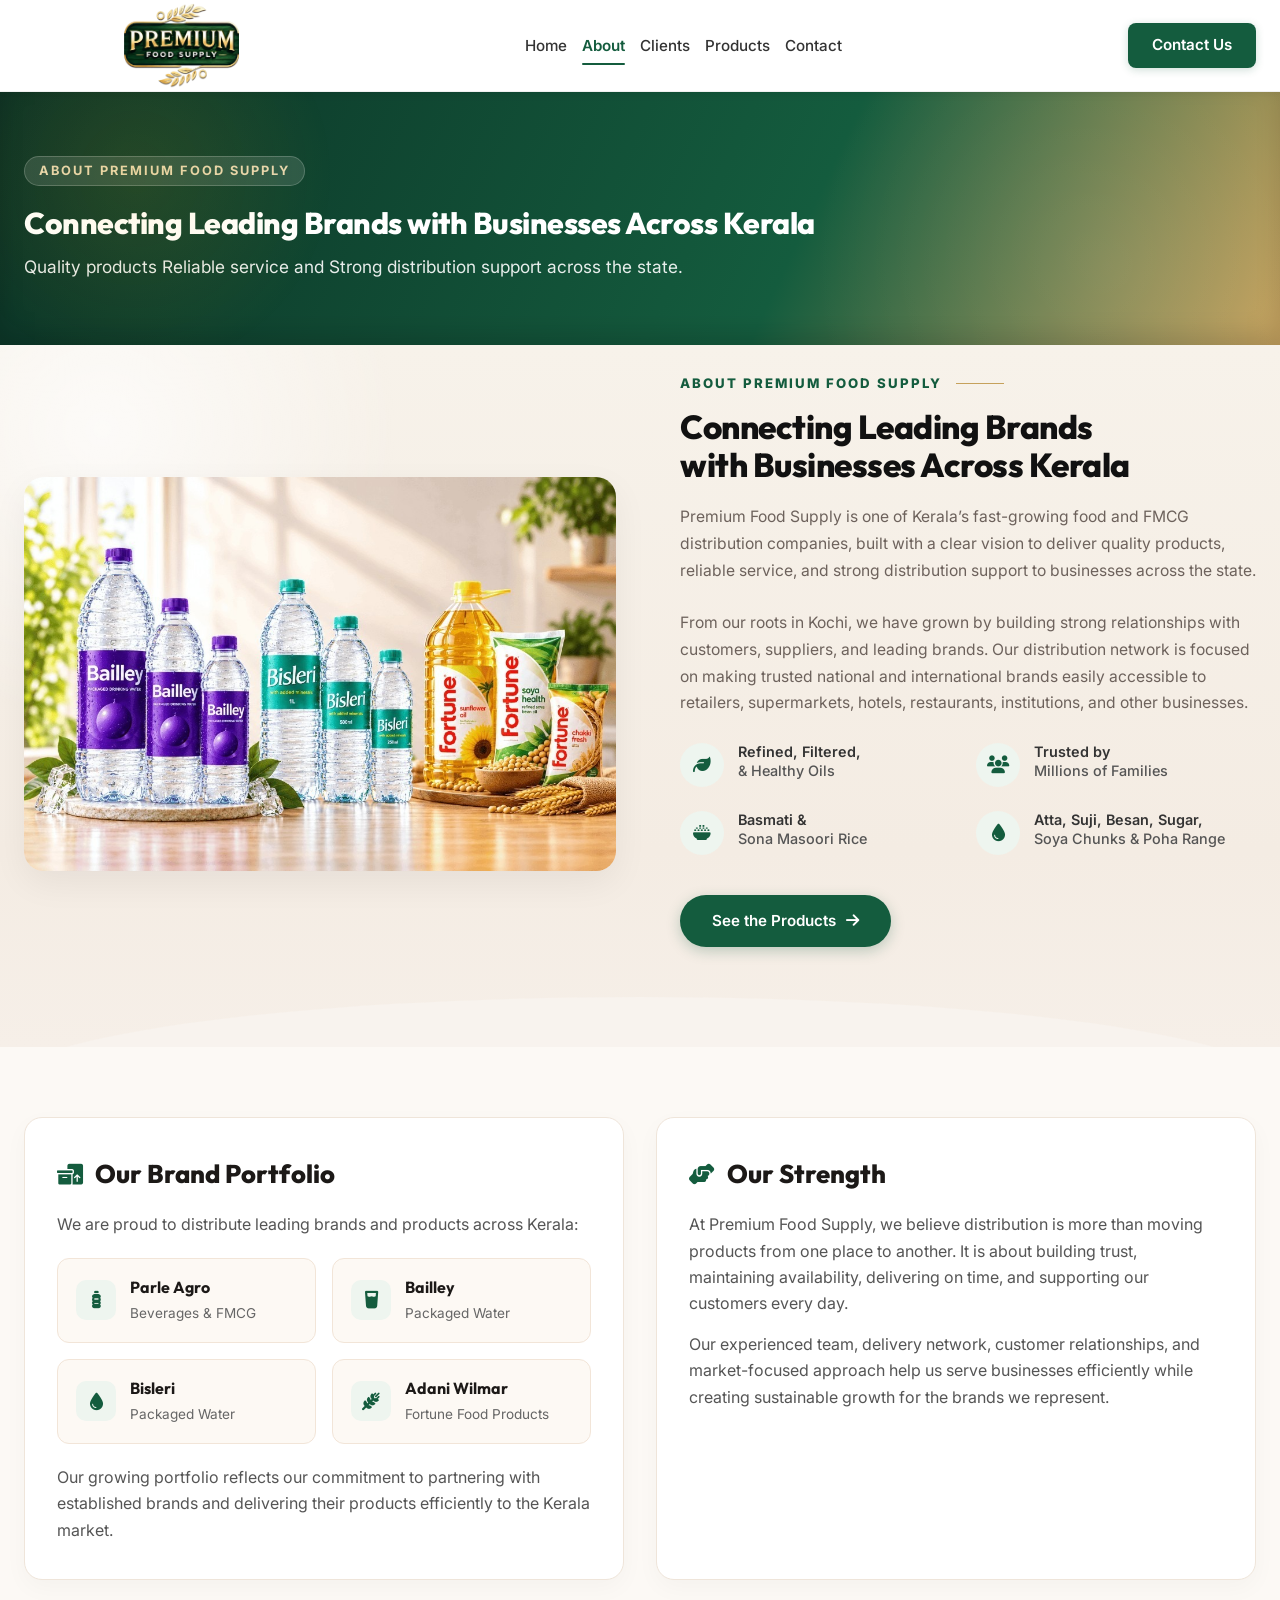
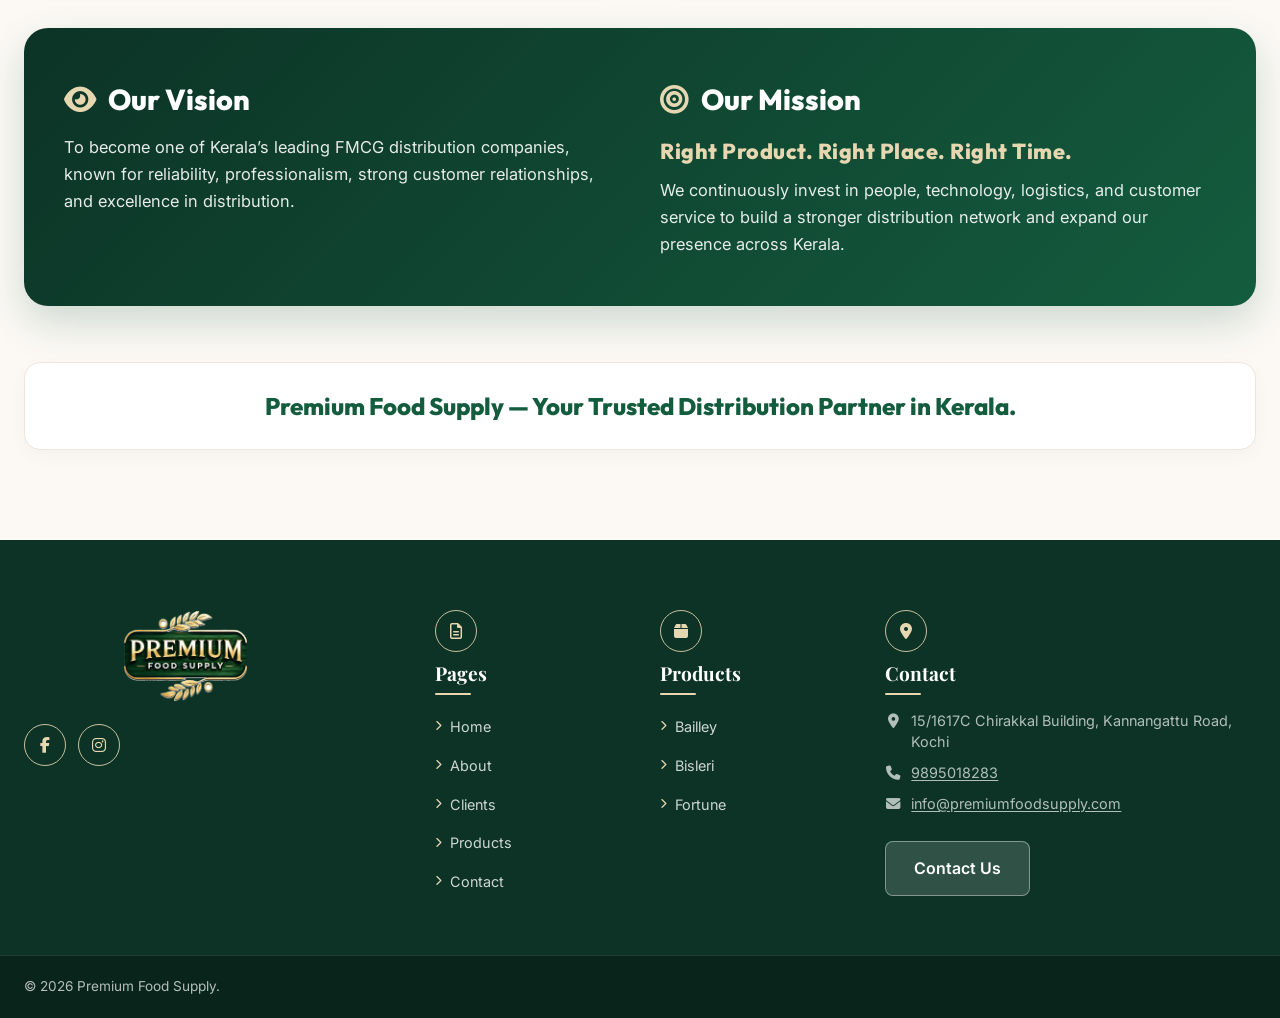
==== commit c70be62b: "Refactor about section titles for improved clarity and styling - Consolidated the title in about.htm" ====
--- a/about.html
+++ b/about.html
@@ -56,7 +56,7 @@
                             <span>ABOUT PREMIUM FOOD SUPPLY</span>
                             <span class="about-kicker-line"></span>
                         </div>
-                        <h2 class="about-title"><span class="about-title-line">Connecting Leading Brands</span><span class="about-title-line">with Businesses</span><span class="about-title-line">Across Kerala</span></h2>
+                        <h2 class="about-title"><span class="about-title-line">Connecting Leading Brands</span><span class="about-title-line">with Businesses Across Kerala</span></h2>
                         <p class="about-desc"><span class="about-desc-line">Premium Food Supply is one of Kerala’s fast-growing food and FMCG</span><span class="about-desc-line">distribution companies, built with a clear vision to deliver quality products,</span><span class="about-desc-line">reliable service, and strong distribution support to businesses across the state.</span></p>
                         <p class="about-desc">From our roots in Kochi, we have grown by building strong relationships with customers, suppliers, and leading brands. Our distribution network is focused on making trusted national and international brands easily accessible to retailers, supermarkets, hotels, restaurants, institutions, and other businesses.</p>
                     </div>
--- a/css/style.css
+++ b/css/style.css
@@ -1586,7 +1586,7 @@
 
 .about-title {
     font-family: 'Outfit', sans-serif;
-    font-size: clamp(1.85rem, 2.4vw, 2.85rem);
+    font-size: clamp(1.7rem, 2.6vw, 2.25rem);
     font-weight: 800;
     color: #111111;
     line-height: 1.15;
@@ -5039,18 +5039,6 @@
         width: auto;
     }
 
-    .about-title .about-title-line:nth-child(2),
-    #home-about .about-title .about-title-line:nth-child(2),
-    .about-title .about-title-line:nth-child(3),
-    #home-about .about-title .about-title-line:nth-child(3) {
-        display: inline !important;
-    }
-
-    .about-title .about-title-line:nth-child(2)::after,
-    #home-about .about-title .about-title-line:nth-child(2)::after {
-        content: " ";
-    }
-
     .about-title .highlight,
     #home-about .about-title .highlight {
         color: #111111 !important;
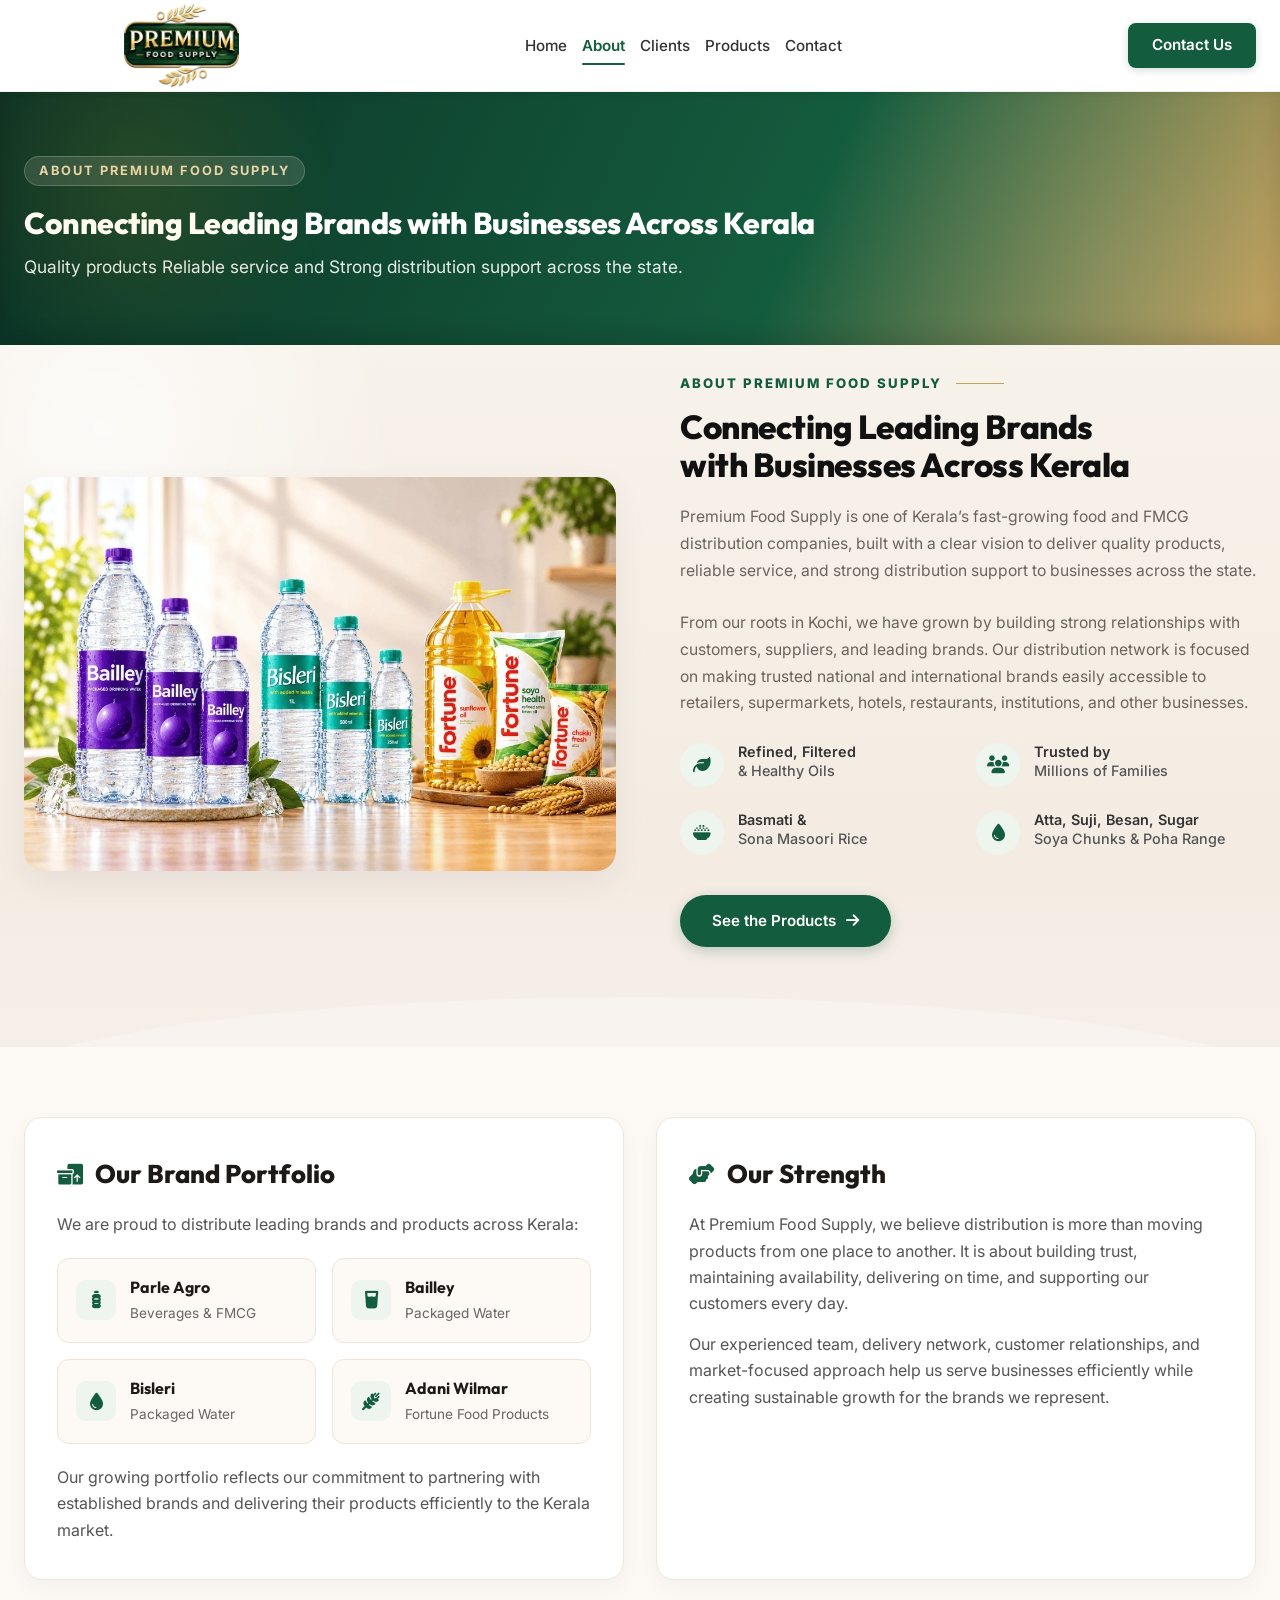
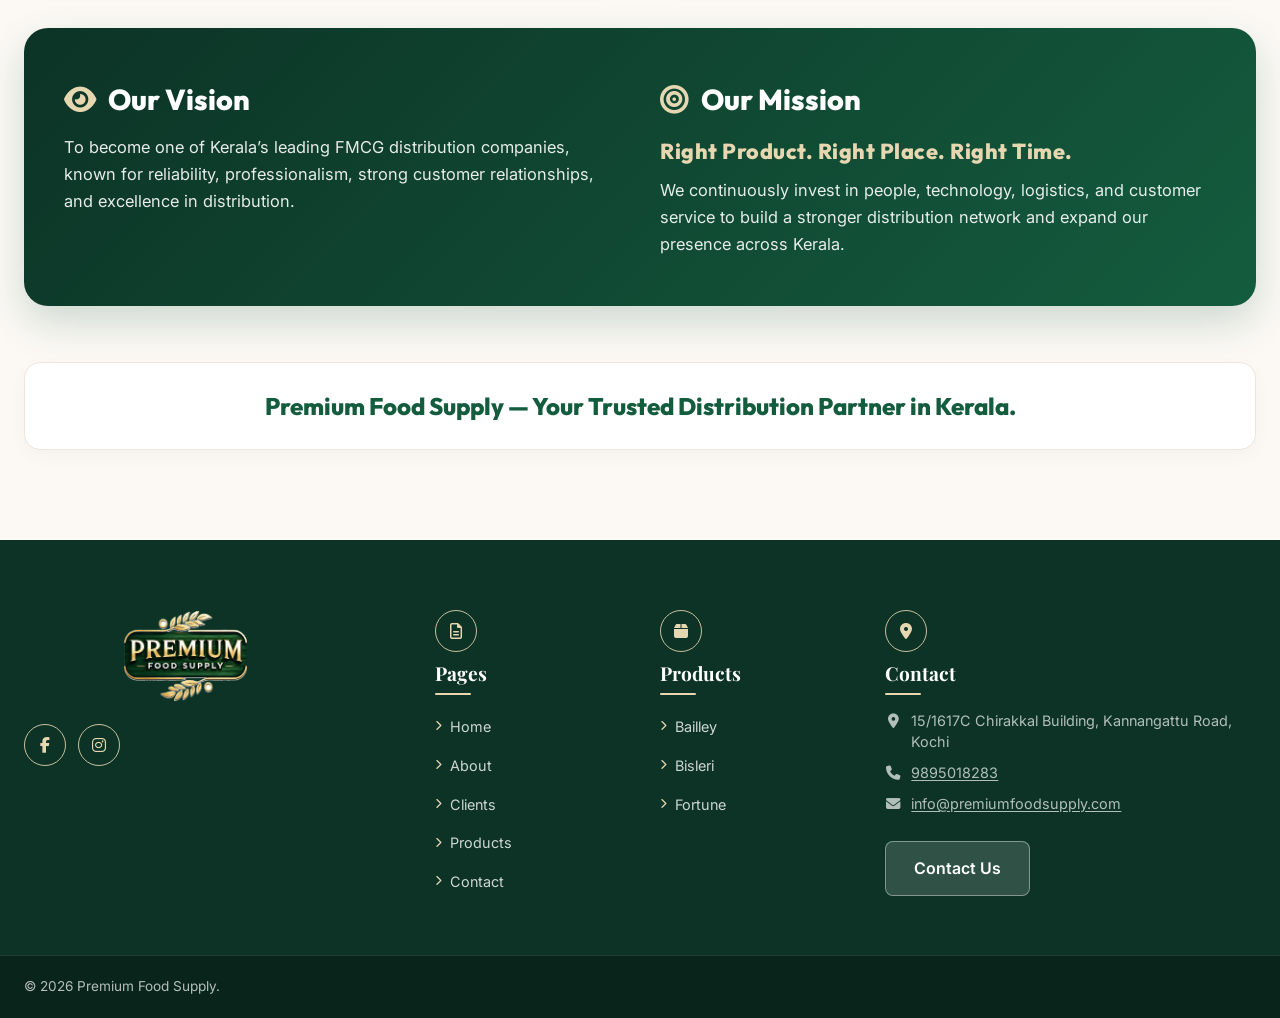
==== commit 64924471: "Refine titles in about.html for improved clarity - Removed trailing commas from feature titles in th" ====
--- a/about.html
+++ b/about.html
@@ -66,7 +66,7 @@
                             <div class="about-feature-item">
                                 <div class="feature-icon-circle"><i class="fa-solid fa-leaf"></i></div>
                                 <div class="feature-text">
-                                    <span class="feature-title">Refined, Filtered,</span>
+                                    <span class="feature-title">Refined, Filtered</span>
                                     <span class="feature-sub">&amp; Healthy Oils</span>
                                 </div>
                             </div>
@@ -87,7 +87,7 @@
                             <div class="about-feature-item">
                                 <div class="feature-icon-circle"><i class="fa-solid fa-droplet"></i></div>
                                 <div class="feature-text">
-                                    <span class="feature-title">Atta, Suji, Besan, Sugar,</span>
+                                    <span class="feature-title">Atta, Suji, Besan, Sugar</span>
                                     <span class="feature-sub">Soya Chunks &amp; Poha Range</span>
                                 </div>
                             </div>
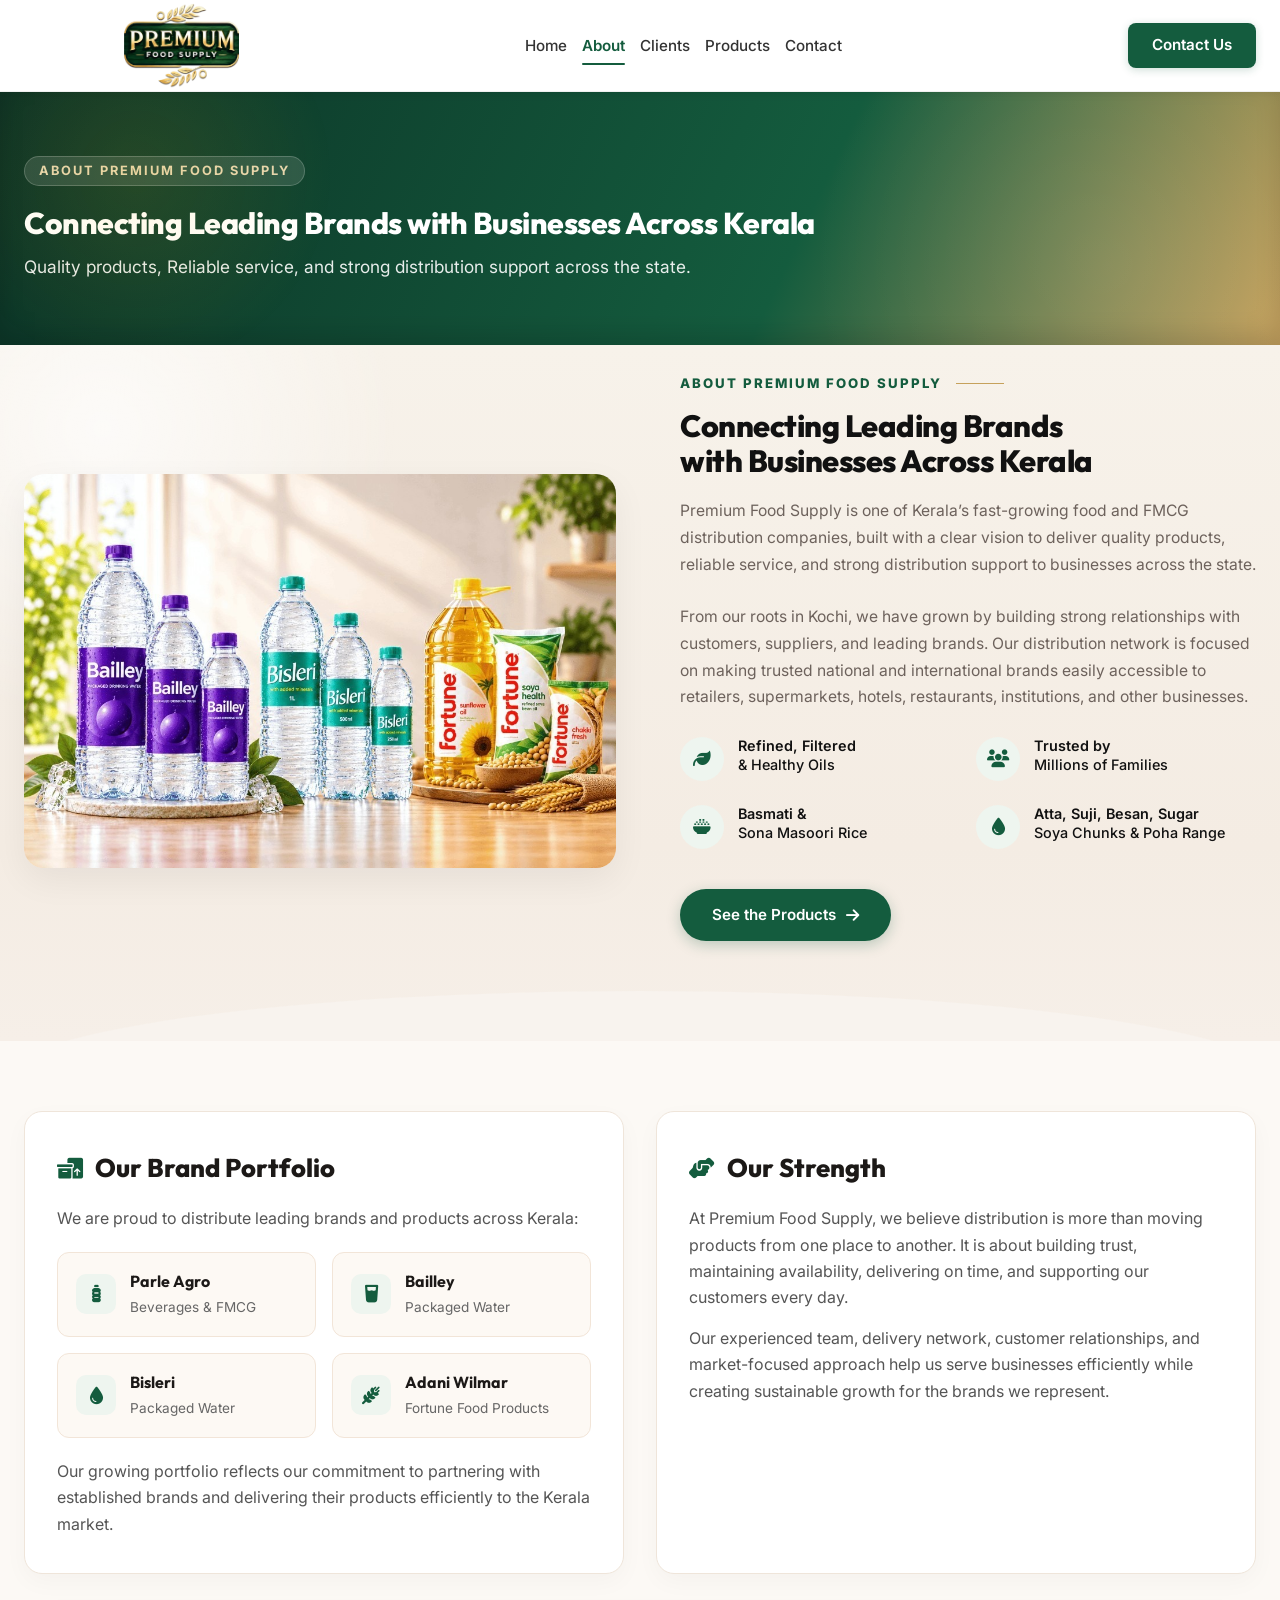
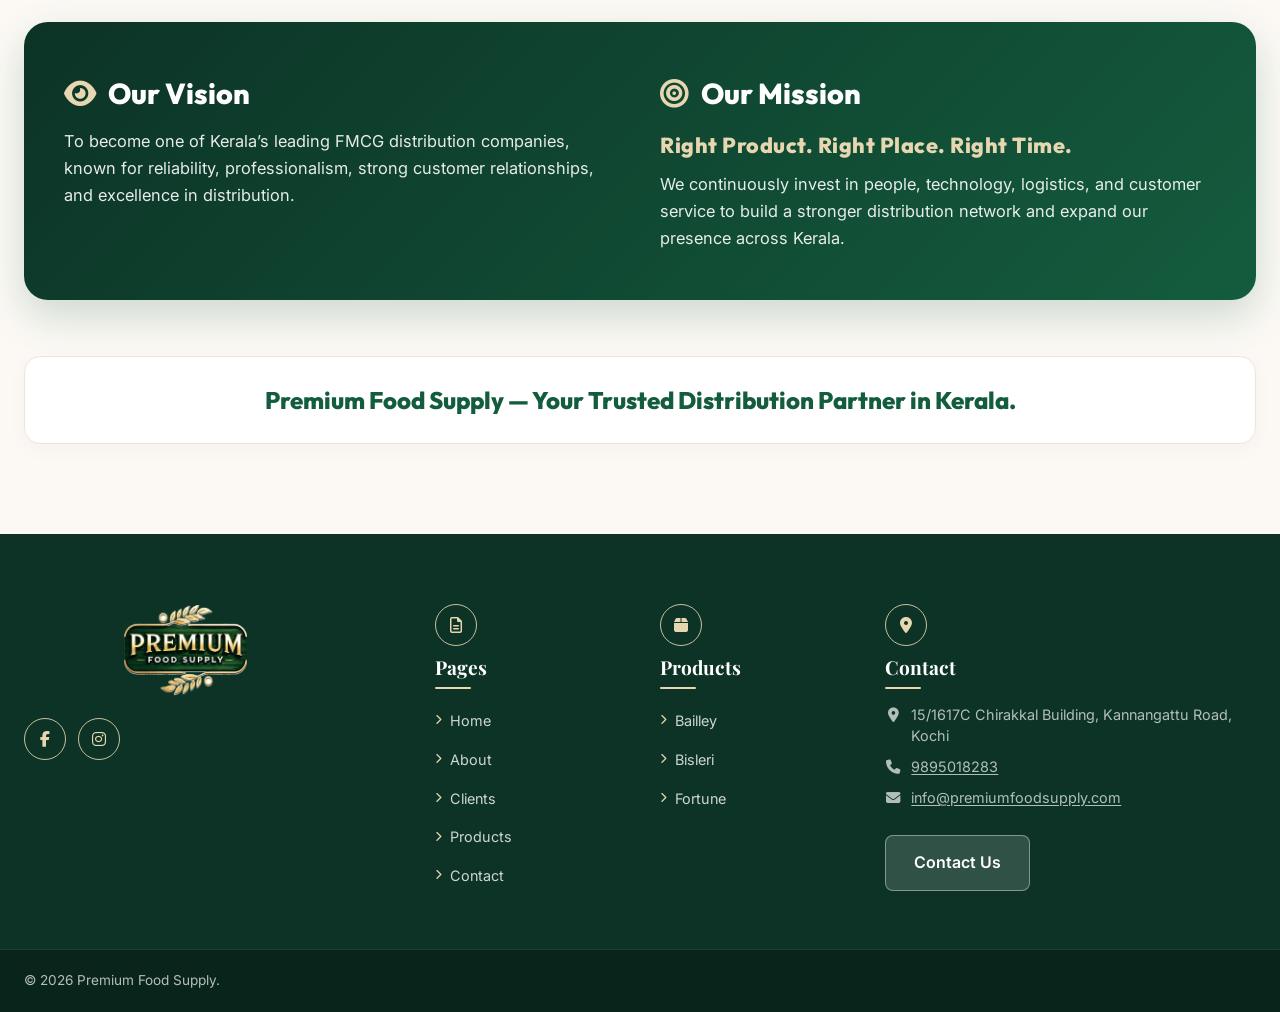
==== commit ac17bb46: "Refactor about section for improved clarity and consistency - Updated the about section in about.htm" ====
--- a/about.html
+++ b/about.html
@@ -38,7 +38,7 @@
         <div class="container">
             <span class="page-kicker">About Premium Food Supply</span>
             <h1>Connecting Leading Brands with Businesses Across Kerala</h1>
-            <p>Quality products Reliable service and Strong distribution support across the state.</p>
+            <p>Quality products, Reliable service, and strong distribution support across the state.</p>
         </div>
     </section>
 
--- a/css/style.css
+++ b/css/style.css
@@ -1586,7 +1586,7 @@
 
 .about-title {
     font-family: 'Outfit', sans-serif;
-    font-size: clamp(1.7rem, 2.6vw, 2.25rem);
+    font-size: clamp(1.85rem, 2.4vw, 2.85rem);
     font-weight: 800;
     color: #111111;
     line-height: 1.15;
@@ -1798,14 +1798,14 @@
     font-family: 'Inter', sans-serif;
     font-size: 0.9rem;
     font-weight: 600;
-    color: #333333;
+    color: #111111;
 }
 
 .about-feature-item .feature-sub {
     font-family: 'Inter', sans-serif;
     font-size: 0.9rem;
     font-weight: 500;
-    color: #555555;
+    color: #111111;
 }
 
 .btn-about-cta {
@@ -5039,6 +5039,18 @@
         width: auto;
     }
 
+    .about-title .about-title-line:nth-child(2),
+    #home-about .about-title .about-title-line:nth-child(2),
+    .about-title .about-title-line:nth-child(3),
+    #home-about .about-title .about-title-line:nth-child(3) {
+        display: inline !important;
+    }
+
+    .about-title .about-title-line:nth-child(2)::after,
+    #home-about .about-title .about-title-line:nth-child(2)::after {
+        content: " ";
+    }
+
     .about-title .highlight,
     #home-about .about-title .highlight {
         color: #111111 !important;
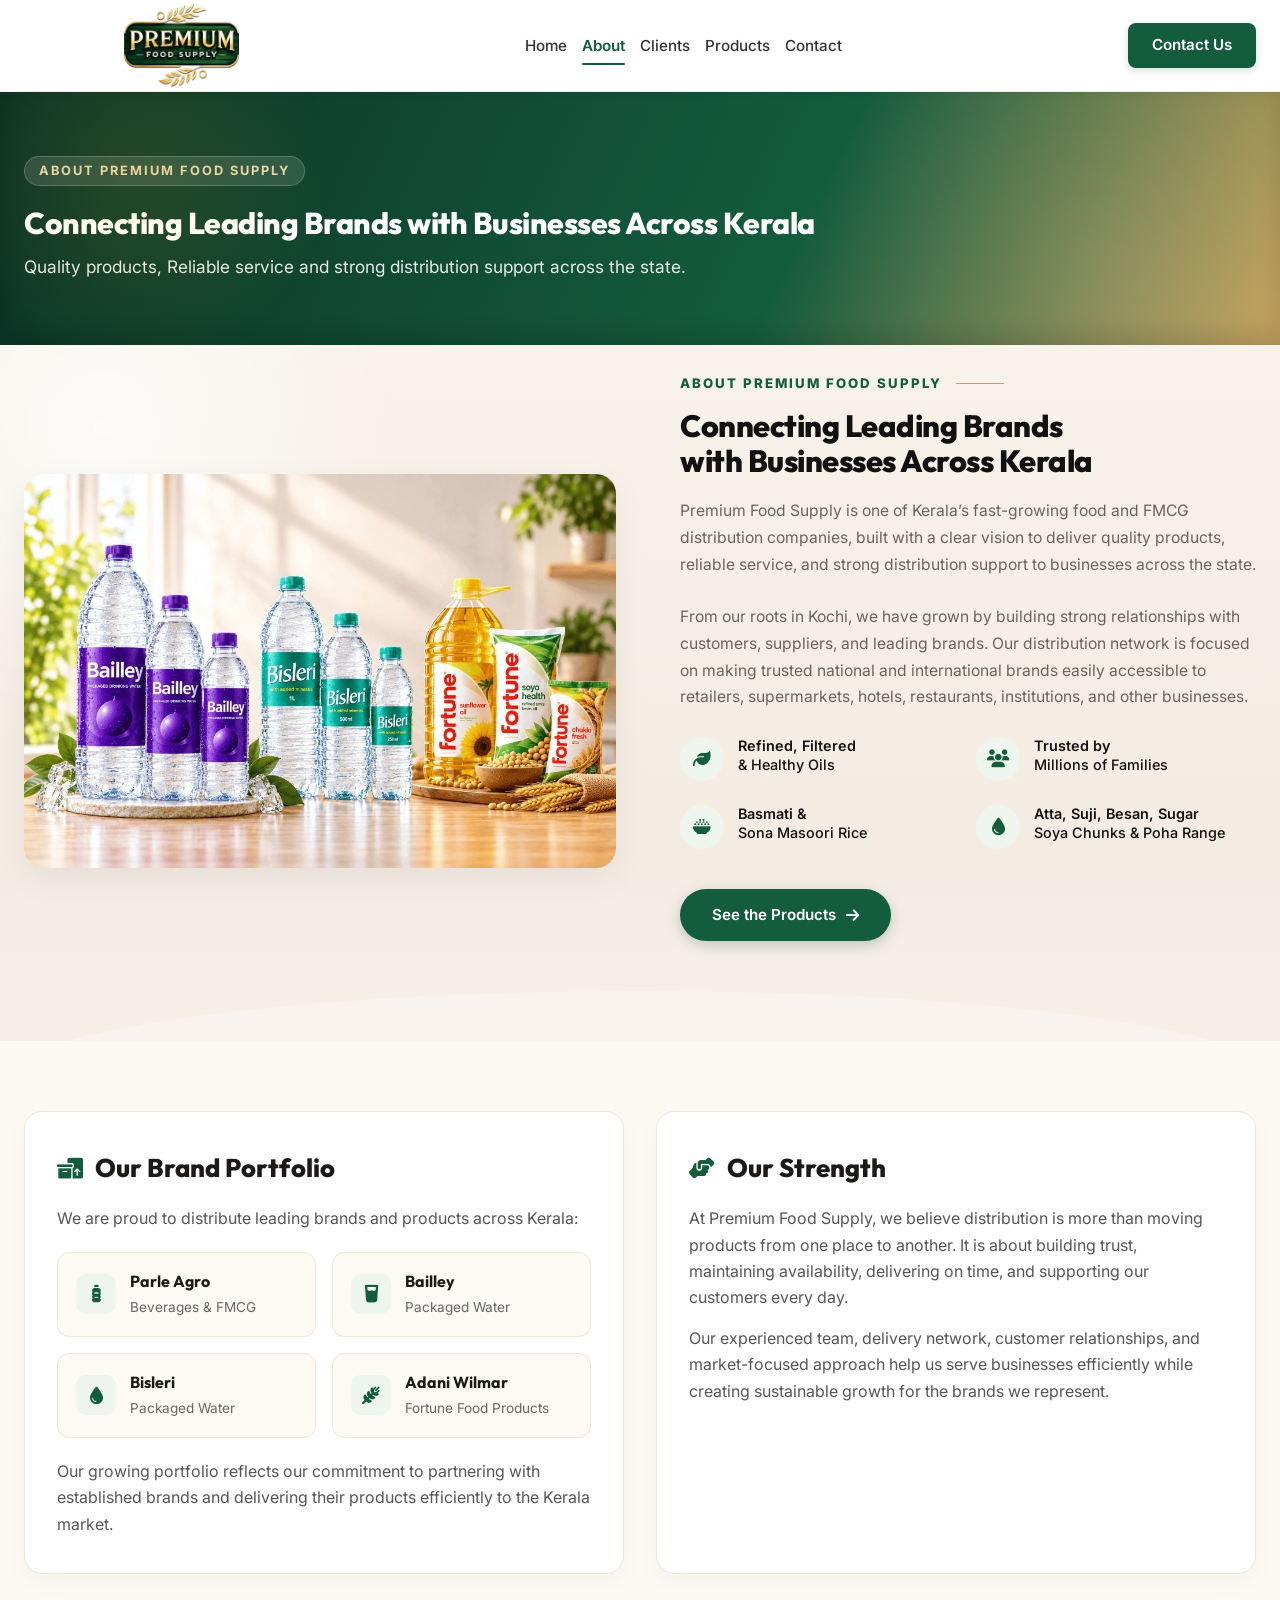
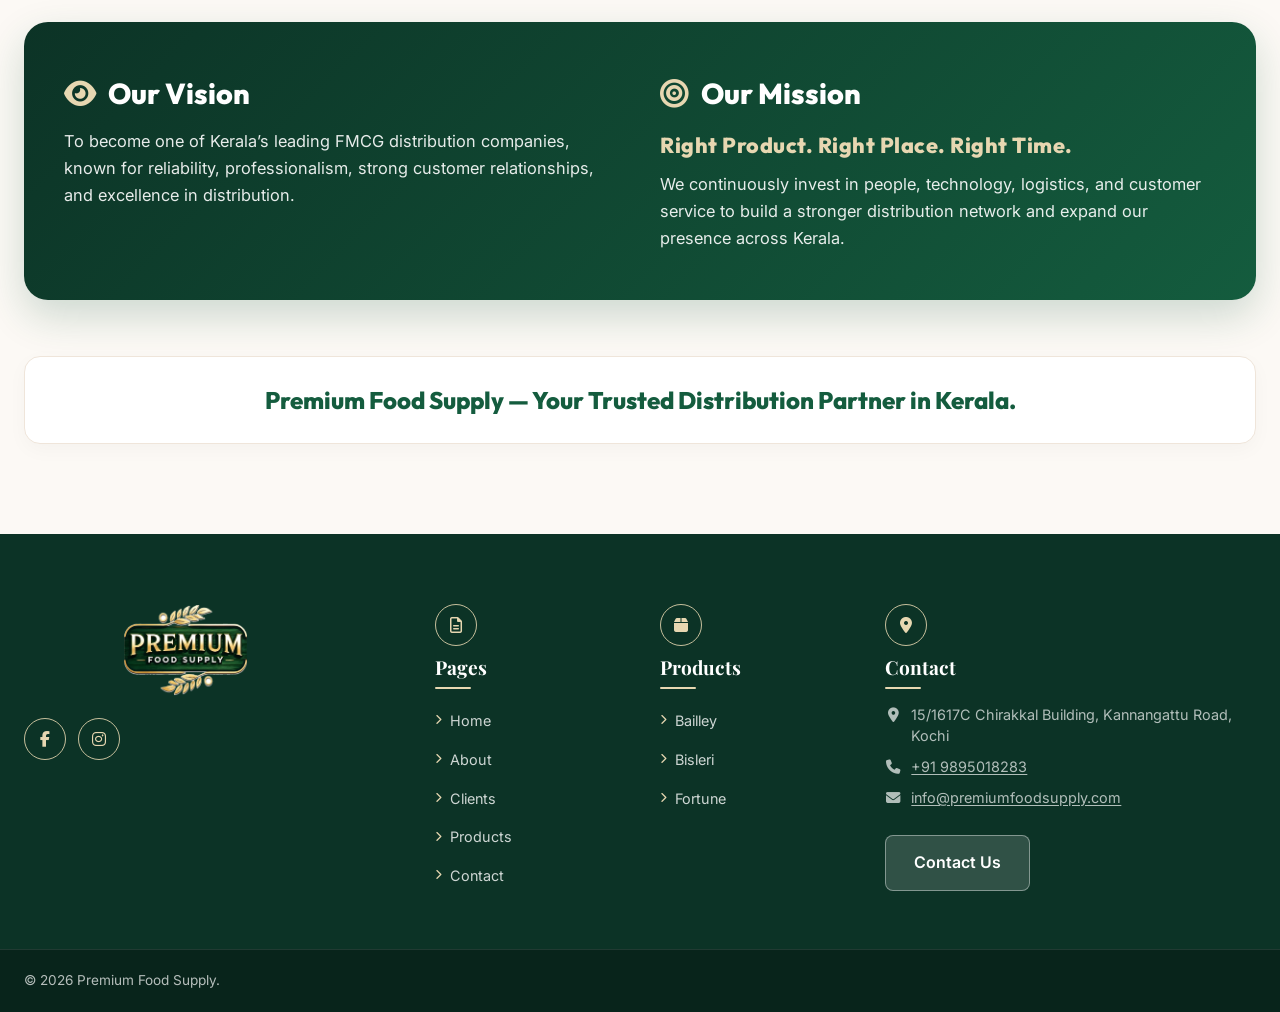
==== commit 38885231: "Update phone number format across multiple HTML files for consistency - Changed phone number format " ====
--- a/about.html
+++ b/about.html
@@ -38,7 +38,7 @@
         <div class="container">
             <span class="page-kicker">About Premium Food Supply</span>
             <h1>Connecting Leading Brands with Businesses Across Kerala</h1>
-            <p>Quality products, Reliable service, and strong distribution support across the state.</p>
+            <p>Quality products, Reliable service and strong distribution support across the state.</p>
         </div>
     </section>
 
@@ -208,7 +208,7 @@
                 </div>
                 <div class="contact-info">
                     <p><i class="fa-solid fa-location-dot" aria-hidden="true"></i><span>15/1617C Chirakkal Building, Kannangattu Road, Kochi</span></p>
-                    <p><i class="fa-solid fa-phone" aria-hidden="true"></i><span><a href="tel:9895018283">9895018283</a></span></p>
+                    <p><i class="fa-solid fa-phone" aria-hidden="true"></i><span><a href="tel:+919895018283">+91 9895018283</a></span></p>
                     <p><i class="fa-solid fa-envelope" aria-hidden="true"></i><span><a href="mailto:info@premiumfoodsupply.com">info@premiumfoodsupply.com</a></span></p>
                 </div>
                 <a href="contact.html" class="btn btn-hero-outline" style="background: rgba(255,255,255,0.15); color: #fff; border-color: rgba(255,255,255,0.4); margin-top: 16px;">Contact Us</a>
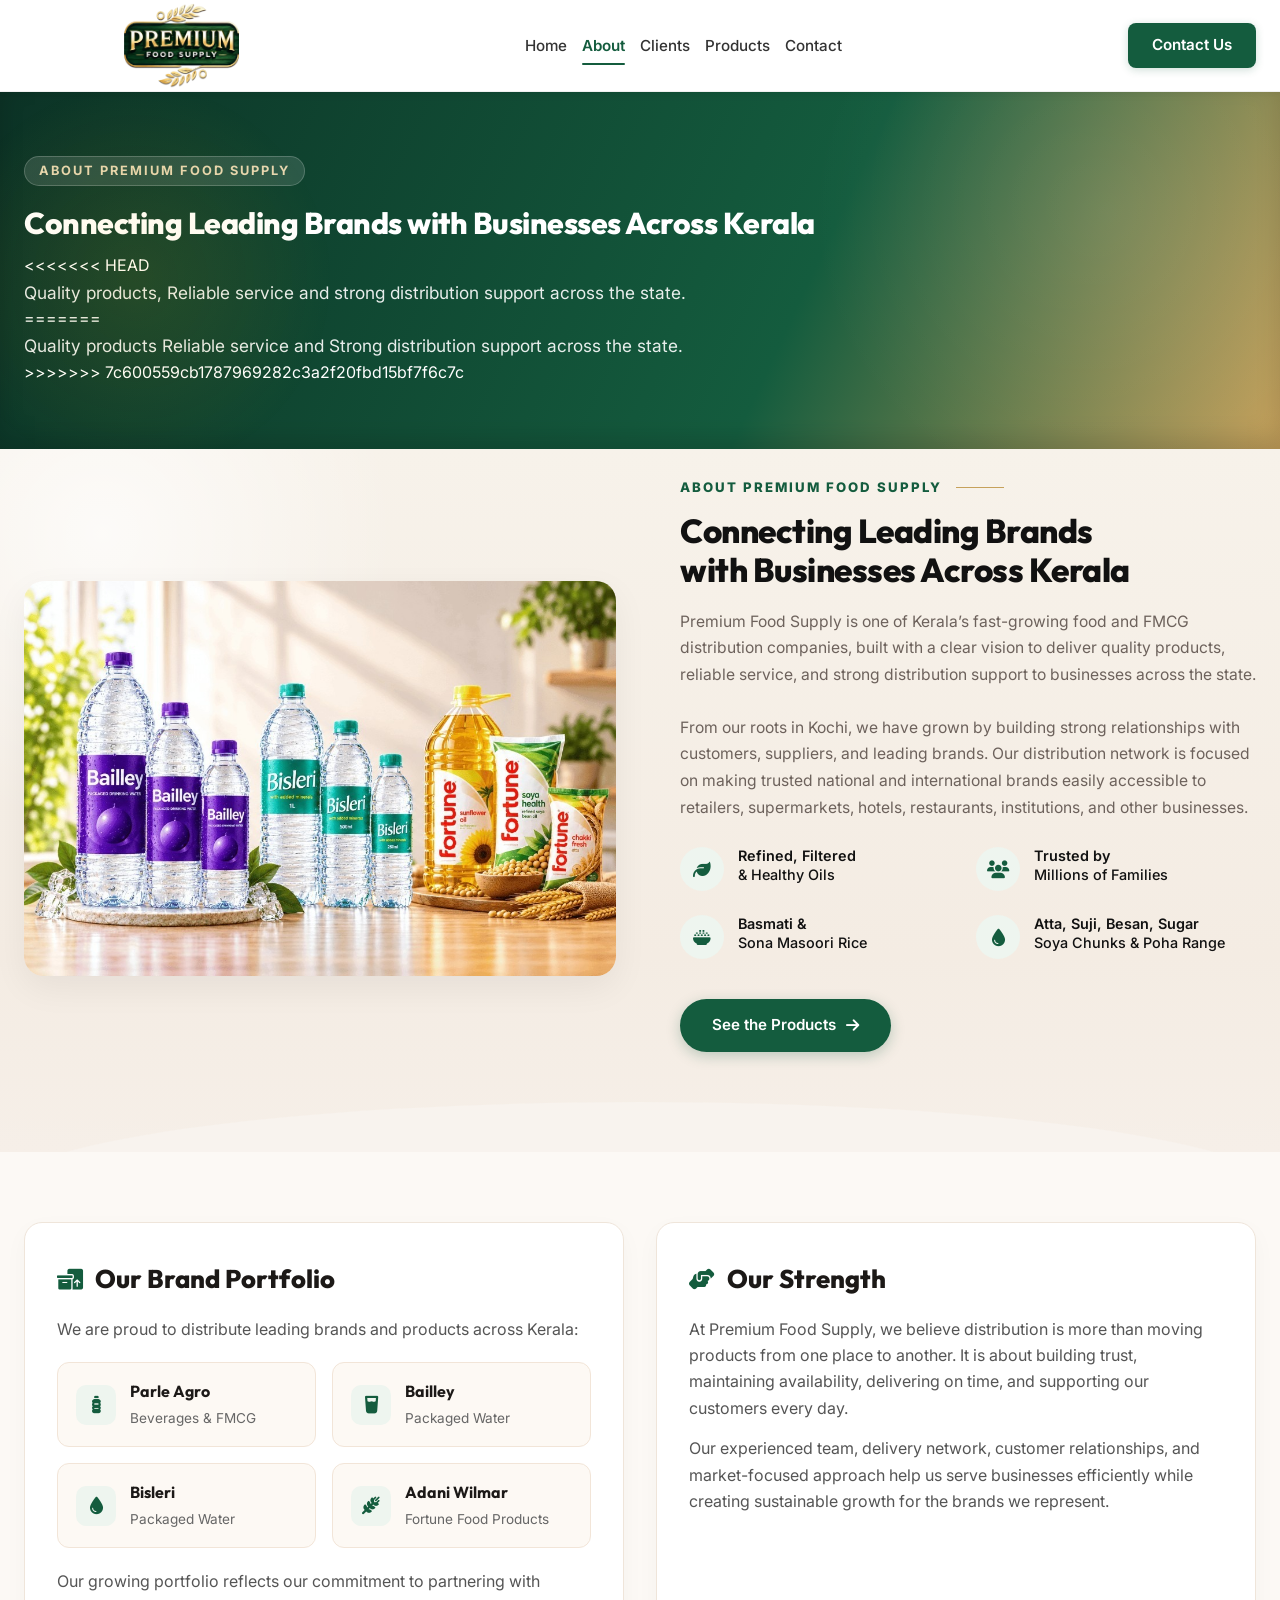
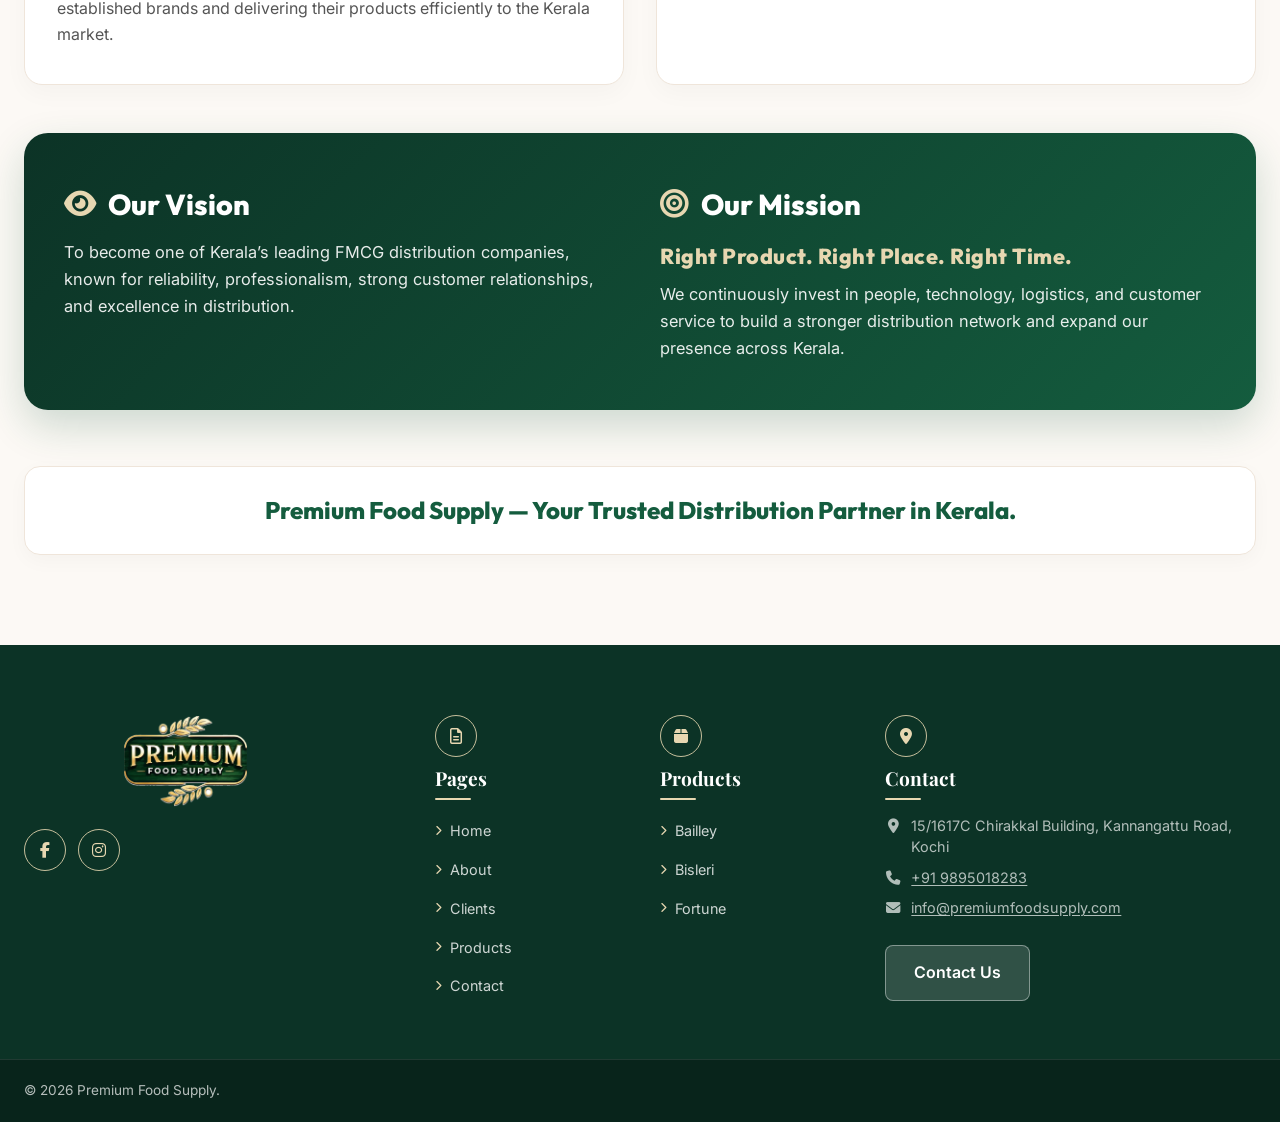
==== commit c3c1ac16: "Fix text formatting and adjust font size in about section - Corrected the text in about.html for con" ====
--- a/about.html
+++ b/about.html
@@ -38,7 +38,11 @@
         <div class="container">
             <span class="page-kicker">About Premium Food Supply</span>
             <h1>Connecting Leading Brands with Businesses Across Kerala</h1>
+<<<<<<< HEAD
             <p>Quality products, Reliable service and strong distribution support across the state.</p>
+=======
+            <p>Quality products Reliable service and Strong distribution support across the state.</p>
+>>>>>>> 7c600559cb1787969282c3a2f20fbd15bf7f6c7c
         </div>
     </section>
 
--- a/css/style.css
+++ b/css/style.css
@@ -1586,7 +1586,7 @@
 
 .about-title {
     font-family: 'Outfit', sans-serif;
-    font-size: clamp(1.85rem, 2.4vw, 2.85rem);
+    font-size: clamp(1.7rem, 2.6vw, 2.25rem);
     font-weight: 800;
     color: #111111;
     line-height: 1.15;
@@ -5039,18 +5039,6 @@
         width: auto;
     }
 
-    .about-title .about-title-line:nth-child(2),
-    #home-about .about-title .about-title-line:nth-child(2),
-    .about-title .about-title-line:nth-child(3),
-    #home-about .about-title .about-title-line:nth-child(3) {
-        display: inline !important;
-    }
-
-    .about-title .about-title-line:nth-child(2)::after,
-    #home-about .about-title .about-title-line:nth-child(2)::after {
-        content: " ";
-    }
-
     .about-title .highlight,
     #home-about .about-title .highlight {
         color: #111111 !important;
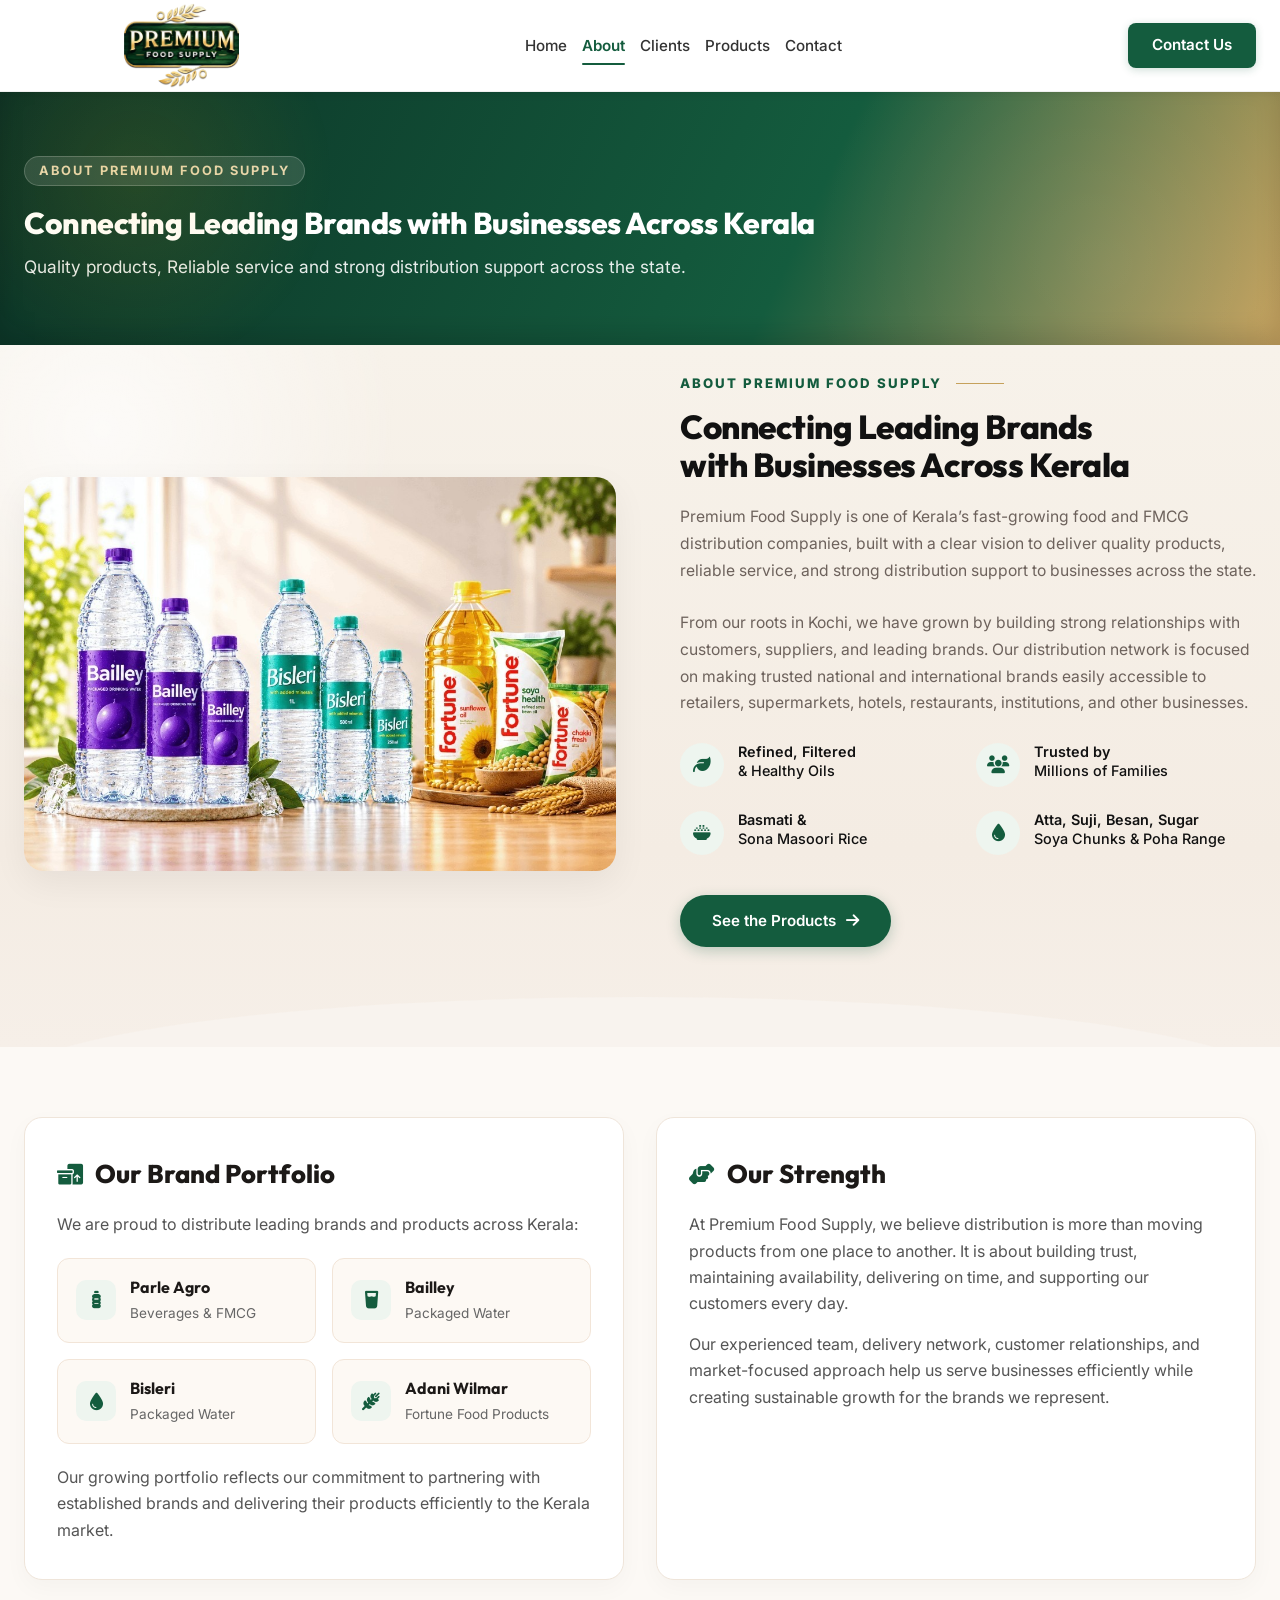
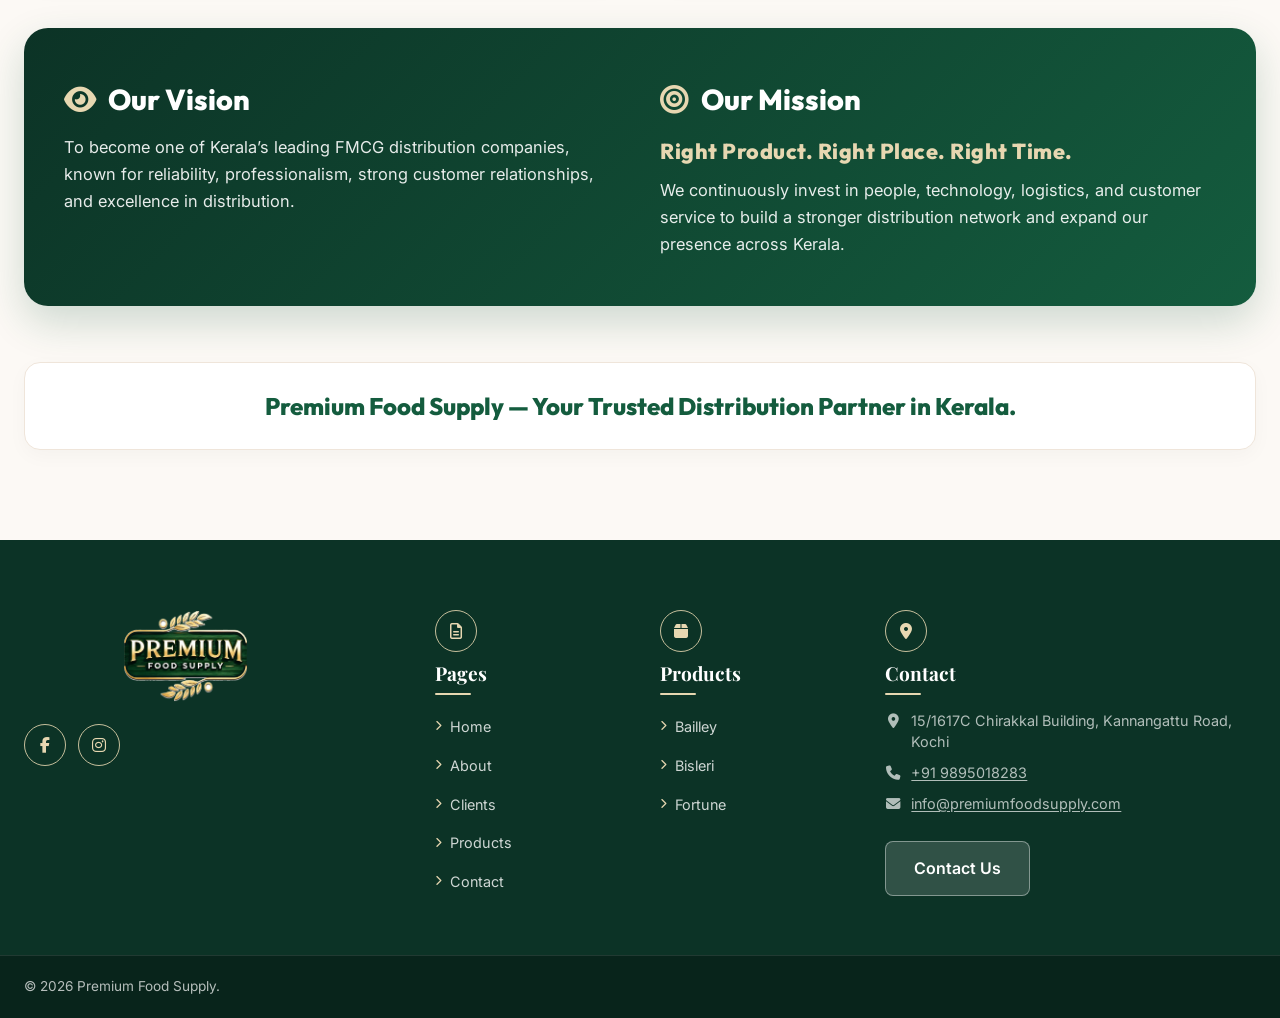
==== commit 37b6a331: "Fix punctuation in about section for consistency - Corrected the service description in about.html b" ====
--- a/about.html
+++ b/about.html
@@ -38,11 +38,7 @@
         <div class="container">
             <span class="page-kicker">About Premium Food Supply</span>
             <h1>Connecting Leading Brands with Businesses Across Kerala</h1>
-<<<<<<< HEAD
             <p>Quality products, Reliable service and strong distribution support across the state.</p>
-=======
-            <p>Quality products Reliable service and Strong distribution support across the state.</p>
->>>>>>> 7c600559cb1787969282c3a2f20fbd15bf7f6c7c
         </div>
     </section>
 
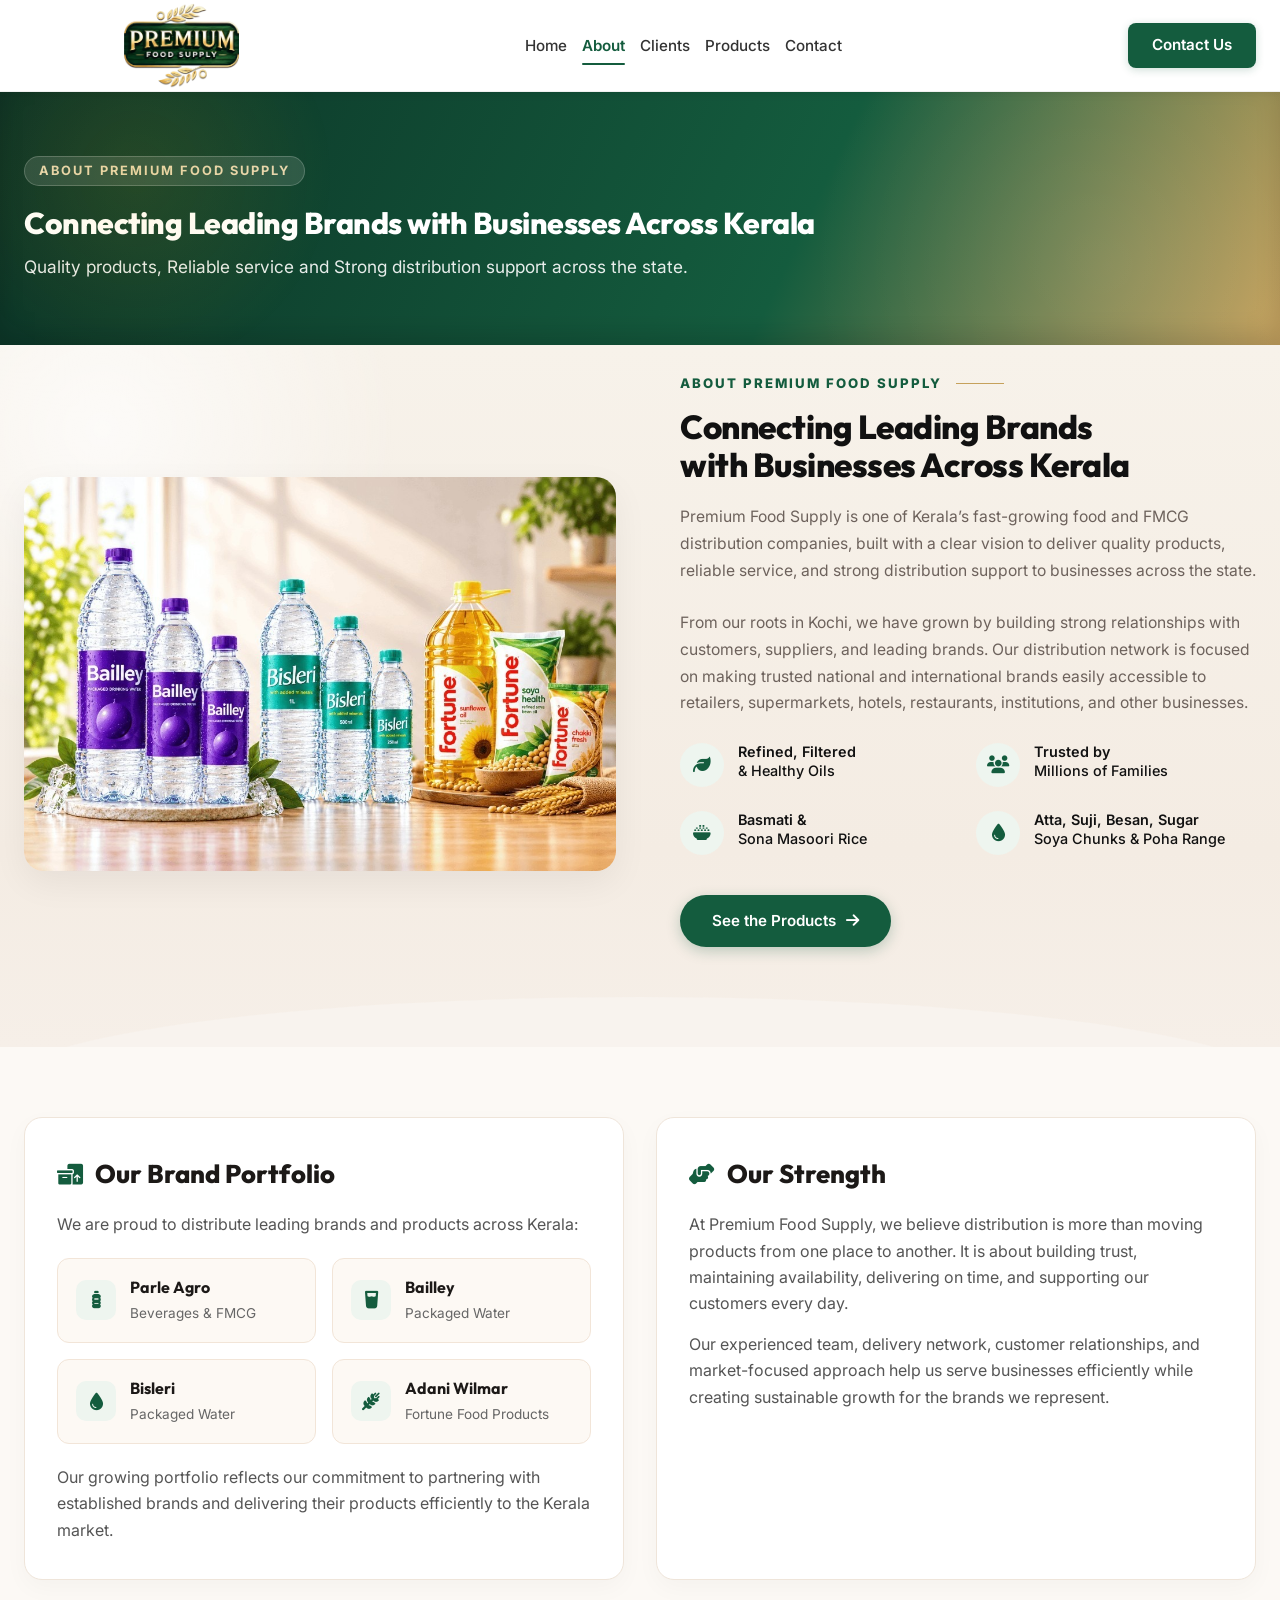
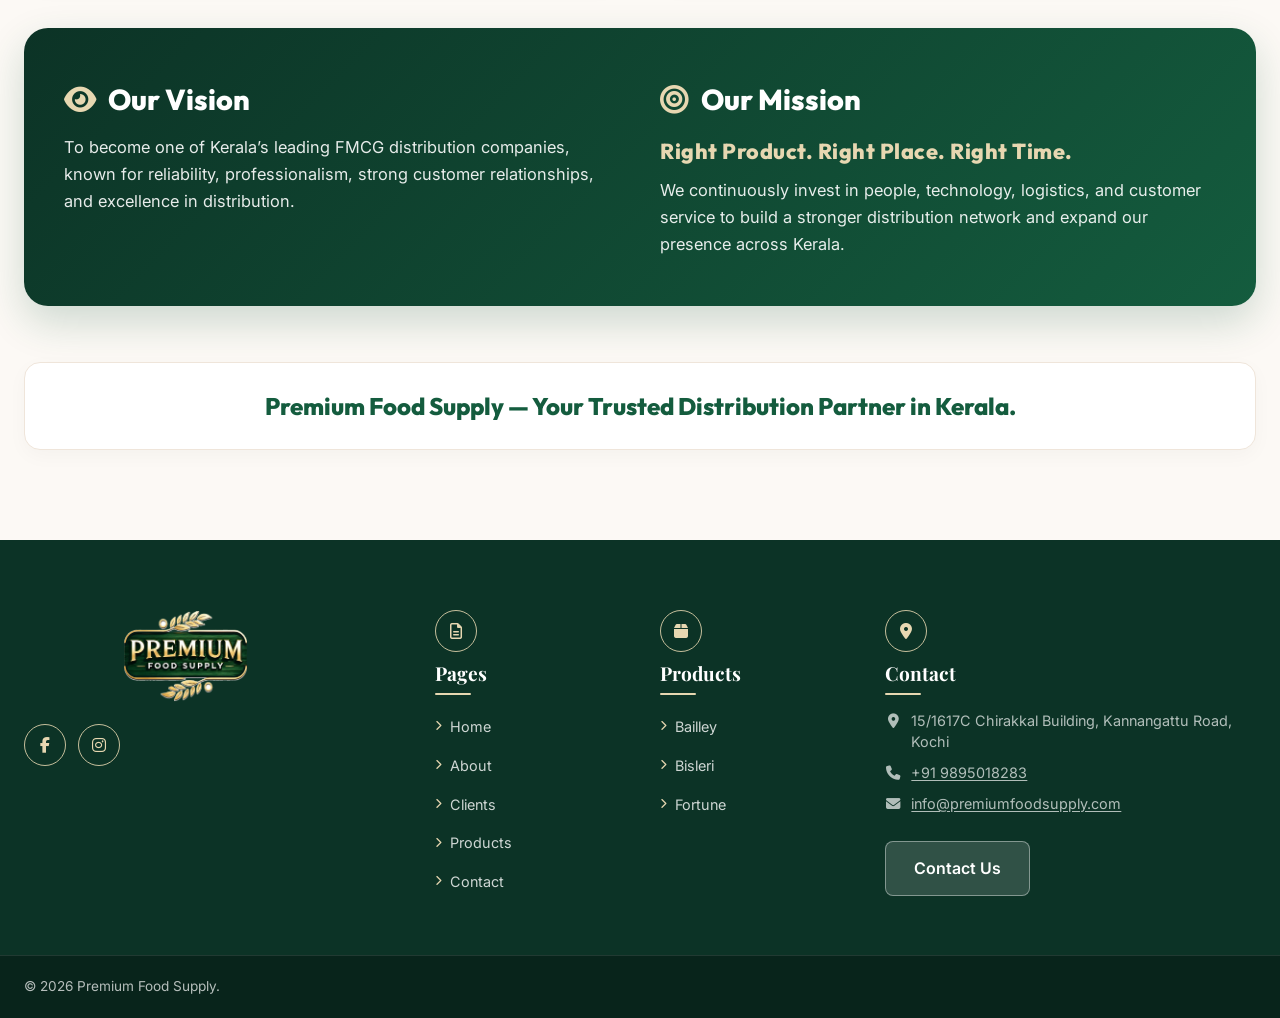
==== commit 65b9f745: "Correct text formatting in about.html and clients.html for consistency; update product details in pr" ====
--- a/about.html
+++ b/about.html
@@ -38,7 +38,7 @@
         <div class="container">
             <span class="page-kicker">About Premium Food Supply</span>
             <h1>Connecting Leading Brands with Businesses Across Kerala</h1>
-            <p>Quality products, Reliable service and strong distribution support across the state.</p>
+            <p>Quality products, Reliable service and Strong distribution support across the state.</p>
         </div>
     </section>
 
